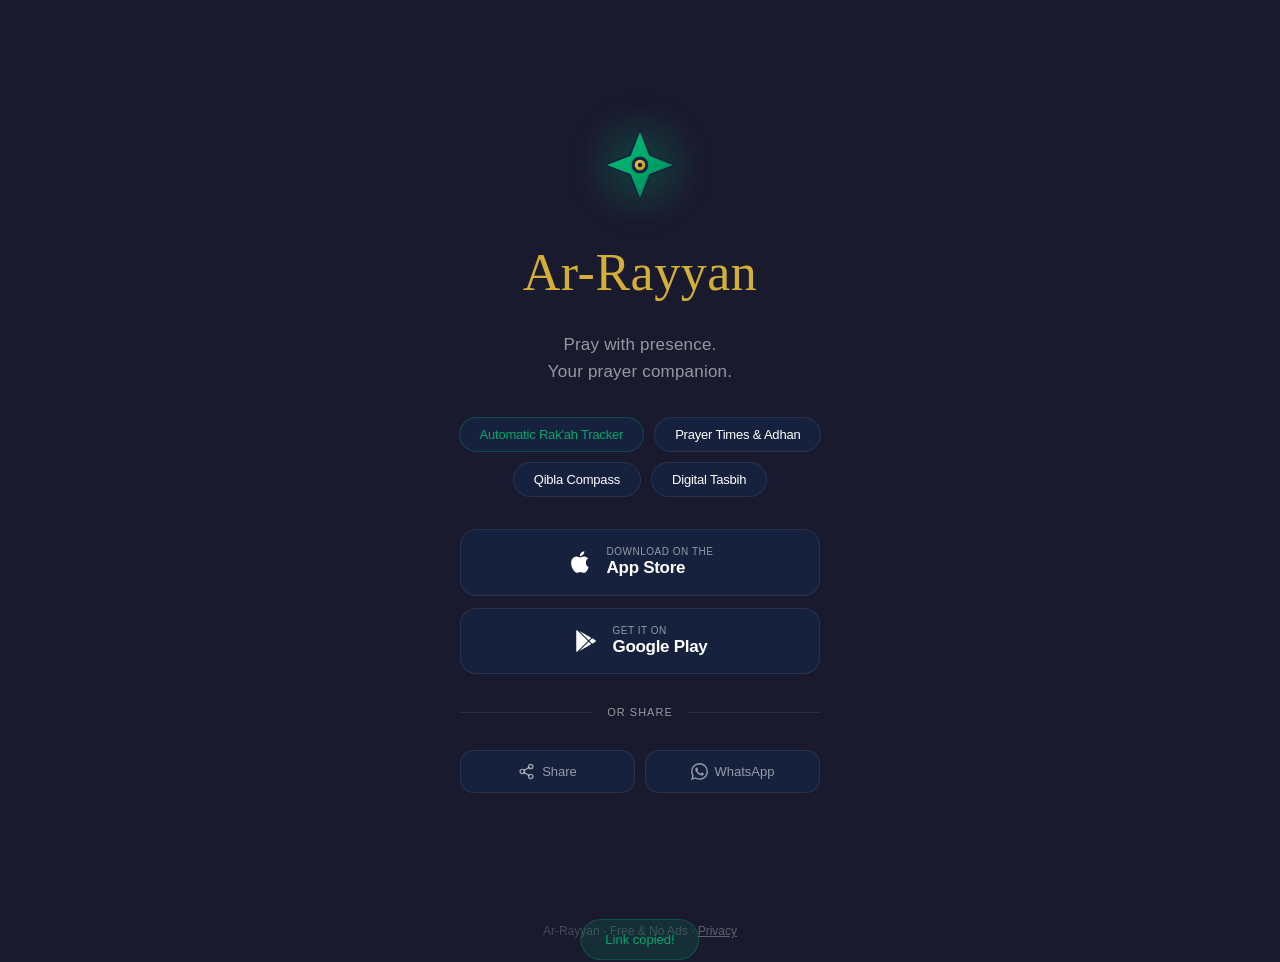
==== index.html @ 62183a60 "Fix colors to match app theme (navy #1A1A2E, emerald #00A86B, gold #D4AF37), remove auto-redirect, h" ====
<!DOCTYPE html>
<html lang="en">
<head>
<meta charset="UTF-8">
<meta name="viewport" content="width=device-width, initial-scale=1.0">
<title>Ar-Rayyan — Your Prayer Companion</title>
<meta name="description" content="Pray with presence. Automatic rakah tracker, prayer times, qibla compass, and digital tasbih. Free, no ads.">

<!-- Open Graph -->
<meta property="og:title" content="Ar-Rayyan — Your Prayer Companion">
<meta property="og:description" content="Automatic rakah tracker, prayer times, qibla compass & digital tasbih. Free, no ads.">
<meta property="og:image" content="https://hussamfazal.github.io/arrayyan-landing/og-image.png">
<meta property="og:image:width" content="1200">
<meta property="og:image:height" content="630">
<meta property="og:type" content="website">
<meta property="og:url" content="https://hussamfazal.github.io/arrayyan-landing/">

<!-- Twitter -->
<meta name="twitter:card" content="summary_large_image">
<meta name="twitter:title" content="Ar-Rayyan — Your Prayer Companion">
<meta name="twitter:description" content="Automatic rakah tracker, prayer times, qibla compass & digital tasbih. Free, no ads.">
<meta name="twitter:image" content="https://hussamfazal.github.io/arrayyan-landing/og-image.png">

<meta name="theme-color" content="#1A1A2E">
<link rel="canonical" href="https://hussamfazal.github.io/arrayyan-landing/">

<script>
  const CONFIG = {
    iosAppId:        "6743618943",       /* ← UPDATE with your real App Store ID */
    iosAppName:      "ar-rayyan",
    androidPackage:  "com.hussam.arrayyan",
    baseUrl:         "https://hussamfazal.github.io/arrayyan-landing/",
    ogImageUrl:      "https://hussamfazal.github.io/arrayyan-landing/og-image.png",
  };
</script>

<style>
  :root {
    --bg:       #1A1A2E;
    --card:     #16213E;
    --emerald:  #00A86B;
    --gold:     #D4AF37;
    --text:     #FFFFFF;
    --muted:    rgba(255, 255, 255, 0.55);
    --border:   rgba(255, 255, 255, 0.08);
  }

  * { margin: 0; padding: 0; box-sizing: border-box; }

  body {
    background: var(--bg);
    font-family: -apple-system, BlinkMacSystemFont, 'SF Pro Display', 'Helvetica Neue', sans-serif;
    -webkit-font-smoothing: antialiased;
    color: var(--text);
    min-height: 100vh;
    min-height: 100dvh;
    display: flex;
    flex-direction: column;
    align-items: center;
  }

  .main {
    display: flex;
    flex-direction: column;
    align-items: center;
    justify-content: center;
    min-height: 100vh;
    min-height: 100dvh;
    padding: 48px 24px 40px;
    max-width: 480px;
    width: 100%;
    gap: 32px;
  }

  /* ── Logo ───────────────────────────────────────────────────── */
  .logo-wrap {
    position: relative;
    width: 100px;
    height: 100px;
    display: flex;
    align-items: center;
    justify-content: center;
  }

  .logo-glow {
    position: absolute;
    inset: -20px;
    border-radius: 50%;
    background: radial-gradient(circle, rgba(0, 168, 107, 0.18) 0%, transparent 60%);
  }

  .logo-svg {
    width: 88px;
    height: 88px;
    position: relative;
    z-index: 2;
    filter: drop-shadow(0 0 24px rgba(0, 168, 107, 0.25));
  }

  /* ── Headline ───────────────────────────────────────────────── */
  .headline {
    font-family: 'Georgia', 'Times New Roman', serif;
    font-size: 52px;
    font-weight: 400;
    color: var(--gold);
    letter-spacing: 0.5px;
    line-height: 1;
    text-align: center;
  }

  .tagline {
    font-size: 17px;
    font-weight: 300;
    color: var(--muted);
    text-align: center;
    line-height: 1.6;
    letter-spacing: 0.2px;
  }

  /* ── Feature pills ──────────────────────────────────────────── */
  .features {
    display: flex;
    gap: 10px;
    flex-wrap: wrap;
    justify-content: center;
  }

  .pill {
    padding: 9px 20px;
    border-radius: 100px;
    background: var(--card);
    border: 1px solid var(--border);
    font-size: 13px;
    font-weight: 400;
    color: var(--text);
    letter-spacing: -0.2px;
    white-space: nowrap;
  }

  .pill.emerald {
    border-color: rgba(0, 168, 107, 0.3);
    color: var(--emerald);
  }

  /* ── Download buttons ───────────────────────────────────────── */
  .download-section {
    display: flex;
    flex-direction: column;
    gap: 12px;
    width: 100%;
    max-width: 360px;
  }

  .store-btn {
    display: flex;
    align-items: center;
    justify-content: center;
    gap: 14px;
    padding: 16px 24px;
    background: var(--card);
    border: 1px solid var(--border);
    border-radius: 16px;
    color: var(--text);
    font-size: 16px;
    font-weight: 500;
    text-decoration: none;
    cursor: pointer;
    transition: all 0.2s ease;
    -webkit-tap-highlight-color: transparent;
    user-select: none;
    position: relative;
  }

  .store-btn:hover,
  .store-btn:active {
    background: rgba(0, 168, 107, 0.08);
    border-color: rgba(0, 168, 107, 0.25);
  }

  /* Highlighted button (detected device) */
  .store-btn.highlight {
    background: rgba(0, 168, 107, 0.1);
    border-color: rgba(0, 168, 107, 0.35);
    box-shadow: 0 0 20px rgba(0, 168, 107, 0.08);
  }

  .store-btn.highlight::after {
    content: 'Tap to install';
    position: absolute;
    top: -10px;
    right: 20px;
    background: var(--emerald);
    color: #fff;
    font-size: 11px;
    font-weight: 600;
    padding: 3px 10px;
    border-radius: 100px;
    letter-spacing: 0.3px;
  }

  .store-btn svg {
    width: 26px;
    height: 26px;
    flex-shrink: 0;
  }

  .btn-text {
    display: flex;
    flex-direction: column;
    align-items: flex-start;
    line-height: 1.2;
  }

  .btn-text .label {
    font-size: 10px;
    color: var(--muted);
    font-weight: 400;
    text-transform: uppercase;
    letter-spacing: 0.5px;
  }

  .btn-text .store {
    font-size: 17px;
    font-weight: 600;
    letter-spacing: -0.3px;
  }

  /* ── Divider ────────────────────────────────────────────────── */
  .divider {
    display: flex;
    align-items: center;
    gap: 14px;
    width: 100%;
    max-width: 360px;
  }
  .divider::before, .divider::after {
    content: '';
    flex: 1;
    height: 1px;
    background: var(--border);
  }
  .divider span {
    font-size: 11px;
    color: var(--muted);
    text-transform: uppercase;
    letter-spacing: 1px;
  }

  /* ── Share buttons ──────────────────────────────────────────── */
  .share-section {
    display: flex;
    gap: 10px;
    width: 100%;
    max-width: 360px;
  }

  .share-btn {
    flex: 1;
    display: flex;
    align-items: center;
    justify-content: center;
    gap: 7px;
    padding: 12px;
    border-radius: 14px;
    background: var(--card);
    border: 1px solid var(--border);
    color: var(--muted);
    font-size: 13px;
    font-weight: 500;
    cursor: pointer;
    text-decoration: none;
    transition: all 0.2s ease;
    -webkit-tap-highlight-color: transparent;
    user-select: none;
  }

  .share-btn:hover,
  .share-btn:active {
    background: rgba(0, 168, 107, 0.08);
    color: var(--text);
  }

  .share-btn svg {
    width: 17px;
    height: 17px;
  }

  /* ── Toast ──────────────────────────────────────────────────── */
  .toast {
    position: fixed;
    bottom: 40px;
    left: 50%;
    transform: translateX(-50%) translateY(100px);
    padding: 12px 24px;
    border-radius: 100px;
    background: rgba(0, 168, 107, 0.15);
    border: 1px solid rgba(0, 168, 107, 0.3);
    color: var(--emerald);
    font-size: 13px;
    font-weight: 500;
    z-index: 100;
    transition: transform 0.3s ease;
    pointer-events: none;
  }

  .toast.show {
    transform: translateX(-50%) translateY(0);
  }

  /* ── Footer ─────────────────────────────────────────────────── */
  .footer {
    padding: 24px;
    text-align: center;
    font-size: 12px;
    color: rgba(255,255,255,0.2);
  }
  .footer a { color: rgba(255,255,255,0.3); }
</style>
</head>
<body>

<main class="main">

  <!-- Logo: emerald 8-pointed star with gold center -->
  <div class="logo-wrap">
    <div class="logo-glow"></div>
    <svg class="logo-svg" viewBox="0 0 200 200" fill="none">
      <g transform="translate(100,100)">
        <polygon points="0,-80 22.6,-22.6 80,0 22.6,22.6 0,80 -22.6,22.6 -80,0 -22.6,-22.6"
                 fill="url(#emeraldGrad)" stroke="#16213E" stroke-width="4"/>
        <polygon points="0,-55 15.5,-15.5 55,0 15.5,15.5 0,55 -15.5,15.5 -55,0 -15.5,-15.5"
                 fill="none" stroke="#00A86B" stroke-width="2.5"/>
        <circle cx="0" cy="0" r="20" fill="#16213E" stroke="#00A86B" stroke-width="2"/>
        <circle cx="0" cy="0" r="12" fill="url(#goldGrad)"/>
        <circle cx="0" cy="0" r="5" fill="#1A1A2E"/>
      </g>
      <defs>
        <linearGradient id="emeraldGrad" x1="0" y1="0" x2="1" y2="1">
          <stop offset="0%" stop-color="#00C17E"/>
          <stop offset="50%" stop-color="#00A86B"/>
          <stop offset="100%" stop-color="#006B44"/>
        </linearGradient>
        <linearGradient id="goldGrad" x1="0" y1="0" x2="1" y2="1">
          <stop offset="0%" stop-color="#F0D060"/>
          <stop offset="50%" stop-color="#D4AF37"/>
          <stop offset="100%" stop-color="#B8960F"/>
        </linearGradient>
      </defs>
    </svg>
  </div>

  <h1 class="headline">Ar-Rayyan</h1>
  <p class="tagline">Pray with presence.<br>Your prayer companion.</p>

  <div class="features">
    <div class="pill emerald">Automatic Rak'ah Tracker</div>
    <div class="pill">Prayer Times &amp; Adhan</div>
    <div class="pill">Qibla Compass</div>
    <div class="pill">Digital Tasbih</div>
  </div>

  <div class="download-section">
    <a class="store-btn" id="iosBtn"
       href="https://apps.apple.com/app/id" target="_blank" rel="noopener">
      <svg viewBox="0 0 24 24" fill="white">
        <path d="M18.71 19.5c-.83 1.24-1.71 2.45-3.05 2.47-1.34.03-1.77-.79-3.29-.79-1.53 0-2 .77-3.27.82-1.31.05-2.3-1.32-3.14-2.53C4.25 17 2.94 12.45 4.7 9.39c.87-1.52 2.43-2.48 4.12-2.51 1.28-.02 2.5.87 3.29.87.78 0 2.26-1.07 3.81-.91.65.03 2.47.26 3.64 1.98-.09.06-2.17 1.28-2.15 3.81.03 3.02 2.65 4.03 2.68 4.04-.03.07-.42 1.44-1.38 2.83M13 3.5c.73-.83 1.94-1.46 2.94-1.5.13 1.17-.34 2.35-1.04 3.19-.69.85-1.83 1.51-2.95 1.42-.15-1.15.41-2.35 1.05-3.11z"/>
      </svg>
      <div class="btn-text">
        <span class="label">Download on the</span>
        <span class="store">App Store</span>
      </div>
    </a>

    <a class="store-btn" id="androidBtn"
       href="https://play.google.com/store/apps/details?id=com.hussam.arrayyan" target="_blank" rel="noopener">
      <svg viewBox="0 0 24 24" fill="white">
        <path d="M3.609 1.814L13.792 12 3.61 22.186a.996.996 0 01-.61-.92V2.734a1 1 0 01.609-.92zm10.89 10.893l2.302 2.302-10.937 6.333 8.635-8.635zm3.199-3.199l2.807 1.626a1 1 0 010 1.732l-2.807 1.626L15.206 12l2.492-2.492zM5.864 2.658L16.8 8.99l-2.302 2.302-8.634-8.634z"/>
      </svg>
      <div class="btn-text">
        <span class="label">Get it on</span>
        <span class="store">Google Play</span>
      </div>
    </a>
  </div>

  <div class="divider"><span>or share</span></div>

  <div class="share-section">
    <button class="share-btn" onclick="shareLink()">
      <svg viewBox="0 0 24 24" fill="none" stroke="currentColor" stroke-width="2" stroke-linecap="round" stroke-linejoin="round">
        <circle cx="18" cy="5" r="3"/>
        <circle cx="6" cy="12" r="3"/>
        <circle cx="18" cy="19" r="3"/>
        <line x1="8.59" y1="13.51" x2="15.42" y2="17.49"/>
        <line x1="15.41" y1="6.51" x2="8.59" y2="10.49"/>
      </svg>
      Share
    </button>

    <a class="share-btn" id="whatsappBtn" target="_blank" rel="noopener">
      <svg viewBox="0 0 24 24" fill="currentColor">
        <path d="M17.472 14.382c-.297-.149-1.758-.867-2.03-.967-.273-.099-.471-.148-.67.15-.197.297-.767.966-.94 1.164-.173.199-.347.223-.644.075-.297-.15-1.255-.463-2.39-1.475-.883-.788-1.48-1.761-1.653-2.059-.173-.297-.018-.458.13-.606.134-.133.298-.347.446-.52.149-.174.198-.298.298-.497.099-.198.05-.371-.025-.52-.075-.149-.669-1.612-.916-2.207-.242-.579-.487-.5-.669-.51-.173-.008-.371-.01-.57-.01-.198 0-.52.074-.792.372-.272.297-1.04 1.016-1.04 2.479 0 1.462 1.065 2.875 1.213 3.074.149.198 2.096 3.2 5.077 4.487.709.306 1.262.489 1.694.625.712.227 1.36.195 1.871.118.571-.085 1.758-.719 2.006-1.413.248-.694.248-1.289.173-1.413-.074-.124-.272-.198-.57-.347m-5.421 7.403h-.004a9.87 9.87 0 01-5.031-1.378l-.361-.214-3.741.982.998-3.648-.235-.374a9.86 9.86 0 01-1.51-5.26c.001-5.45 4.436-9.884 9.888-9.884 2.64 0 5.122 1.03 6.988 2.898a9.825 9.825 0 012.893 6.994c-.003 5.45-4.437 9.884-9.885 9.884m8.413-18.297A11.815 11.815 0 0012.05 0C5.495 0 .16 5.335.157 11.892c0 2.096.547 4.142 1.588 5.945L.057 24l6.305-1.654a11.882 11.882 0 005.683 1.448h.005c6.554 0 11.89-5.335 11.893-11.893a11.821 11.821 0 00-3.48-8.413z"/>
      </svg>
      WhatsApp
    </a>
  </div>

</main>

<div class="toast" id="toast">Link copied!</div>

<div class="footer">
  Ar-Rayyan · Free &amp; No Ads · <a href="/privacy">Privacy</a>
</div>

<script>
(function() {
  const ua = navigator.userAgent || '';

  const isIOS     = /iPhone|iPad|iPod/i.test(ua);
  const isAndroid = /Android/i.test(ua);

  // Build real URLs
  const iosUrl     = `https://apps.apple.com/app/${CONFIG.iosAppName}/id${CONFIG.iosAppId}`;
  const androidUrl = `https://play.google.com/store/apps/details?id=${CONFIG.androidPackage}`;

  document.getElementById('iosBtn').href     = iosUrl;
  document.getElementById('androidBtn').href = androidUrl;

  // Highlight the button matching the visitor's device
  if (isIOS) {
    document.getElementById('iosBtn').classList.add('highlight');
  } else if (isAndroid) {
    document.getElementById('androidBtn').classList.add('highlight');
  }

  // Update OG meta
  document.querySelector('meta[property="og:image"]').content   = CONFIG.ogImageUrl;
  document.querySelector('meta[name="twitter:image"]').content   = CONFIG.ogImageUrl;
  document.querySelector('meta[property="og:url"]').content      = CONFIG.baseUrl;
  document.querySelector('link[rel="canonical"]').href           = CONFIG.baseUrl;

  // WhatsApp share link
  const waText = encodeURIComponent(
    `Ar-Rayyan — Your Prayer Companion 🕌\n\n` +
    `Automatic rakah tracker, prayer times, qibla compass & digital tasbih. Free, no ads.\n\n` +
    `${CONFIG.baseUrl}`
  );
  document.getElementById('whatsappBtn').href = `https://wa.me/?text=${waText}`;

  // Share
  window.shareLink = async function() {
    const shareData = {
      title: 'Ar-Rayyan — Your Prayer Companion',
      text: 'Automatic rakah tracker, prayer times, qibla compass & digital tasbih. Free, no ads.',
      url: CONFIG.baseUrl,
    };

    if (navigator.share) {
      try { await navigator.share(shareData); return; } catch (_) {}
    }

    try {
      await navigator.clipboard.writeText(CONFIG.baseUrl);
    } catch (_) {
      const tmp = document.createElement('input');
      tmp.value = CONFIG.baseUrl;
      document.body.appendChild(tmp);
      tmp.select();
      document.execCommand('copy');
      document.body.removeChild(tmp);
    }

    const toast = document.getElementById('toast');
    toast.classList.add('show');
    setTimeout(() => toast.classList.remove('show'), 2000);
  };
})();
</script>

</body>
</html>
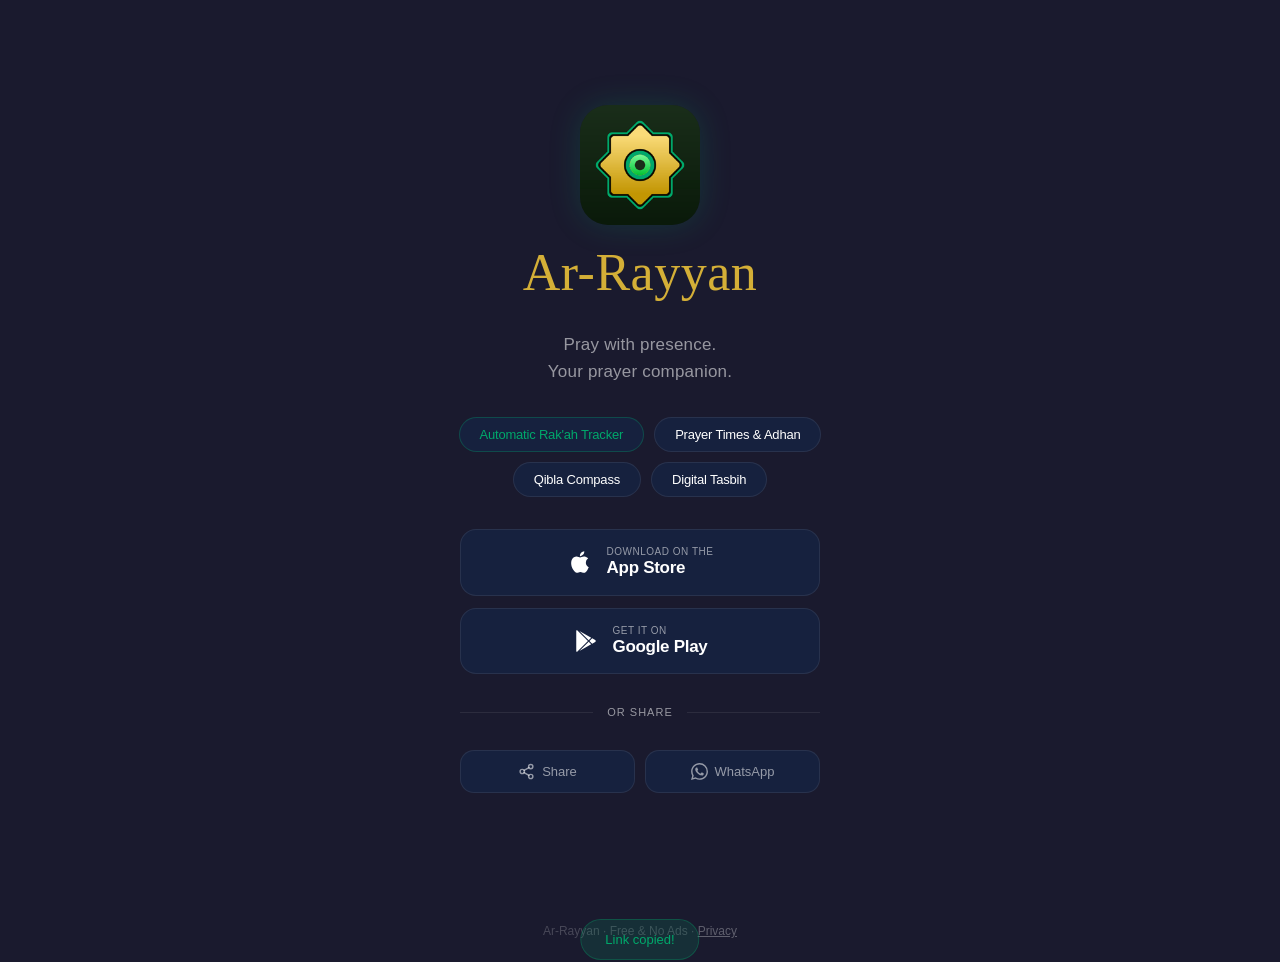
==== commit 75210d87: "Use actual app icon (ic_launcher.png) instead of SVG" ====
--- a/index.html
+++ b/index.html
@@ -95,6 +95,15 @@
     position: relative;
     z-index: 2;
     filter: drop-shadow(0 0 24px rgba(0, 168, 107, 0.25));
+  }
+
+  .logo-img {
+    width: 120px;
+    height: 120px;
+    border-radius: 28px;
+    position: relative;
+    z-index: 2;
+    box-shadow: 0 0 32px rgba(0, 168, 107, 0.2);
   }
 
   /* ── Headline ───────────────────────────────────────────────── */
@@ -321,32 +330,10 @@
 
 <main class="main">
 
-  <!-- Logo: emerald 8-pointed star with gold center -->
+  <!-- Logo: actual app icon -->
   <div class="logo-wrap">
     <div class="logo-glow"></div>
-    <svg class="logo-svg" viewBox="0 0 200 200" fill="none">
-      <g transform="translate(100,100)">
-        <polygon points="0,-80 22.6,-22.6 80,0 22.6,22.6 0,80 -22.6,22.6 -80,0 -22.6,-22.6"
-                 fill="url(#emeraldGrad)" stroke="#16213E" stroke-width="4"/>
-        <polygon points="0,-55 15.5,-15.5 55,0 15.5,15.5 0,55 -15.5,15.5 -55,0 -15.5,-15.5"
-                 fill="none" stroke="#00A86B" stroke-width="2.5"/>
-        <circle cx="0" cy="0" r="20" fill="#16213E" stroke="#00A86B" stroke-width="2"/>
-        <circle cx="0" cy="0" r="12" fill="url(#goldGrad)"/>
-        <circle cx="0" cy="0" r="5" fill="#1A1A2E"/>
-      </g>
-      <defs>
-        <linearGradient id="emeraldGrad" x1="0" y1="0" x2="1" y2="1">
-          <stop offset="0%" stop-color="#00C17E"/>
-          <stop offset="50%" stop-color="#00A86B"/>
-          <stop offset="100%" stop-color="#006B44"/>
-        </linearGradient>
-        <linearGradient id="goldGrad" x1="0" y1="0" x2="1" y2="1">
-          <stop offset="0%" stop-color="#F0D060"/>
-          <stop offset="50%" stop-color="#D4AF37"/>
-          <stop offset="100%" stop-color="#B8960F"/>
-        </linearGradient>
-      </defs>
-    </svg>
+    <img src="icon.png" alt="Ar-Rayyan" class="logo-img" width="120" height="120">
   </div>
 
   <h1 class="headline">Ar-Rayyan</h1>
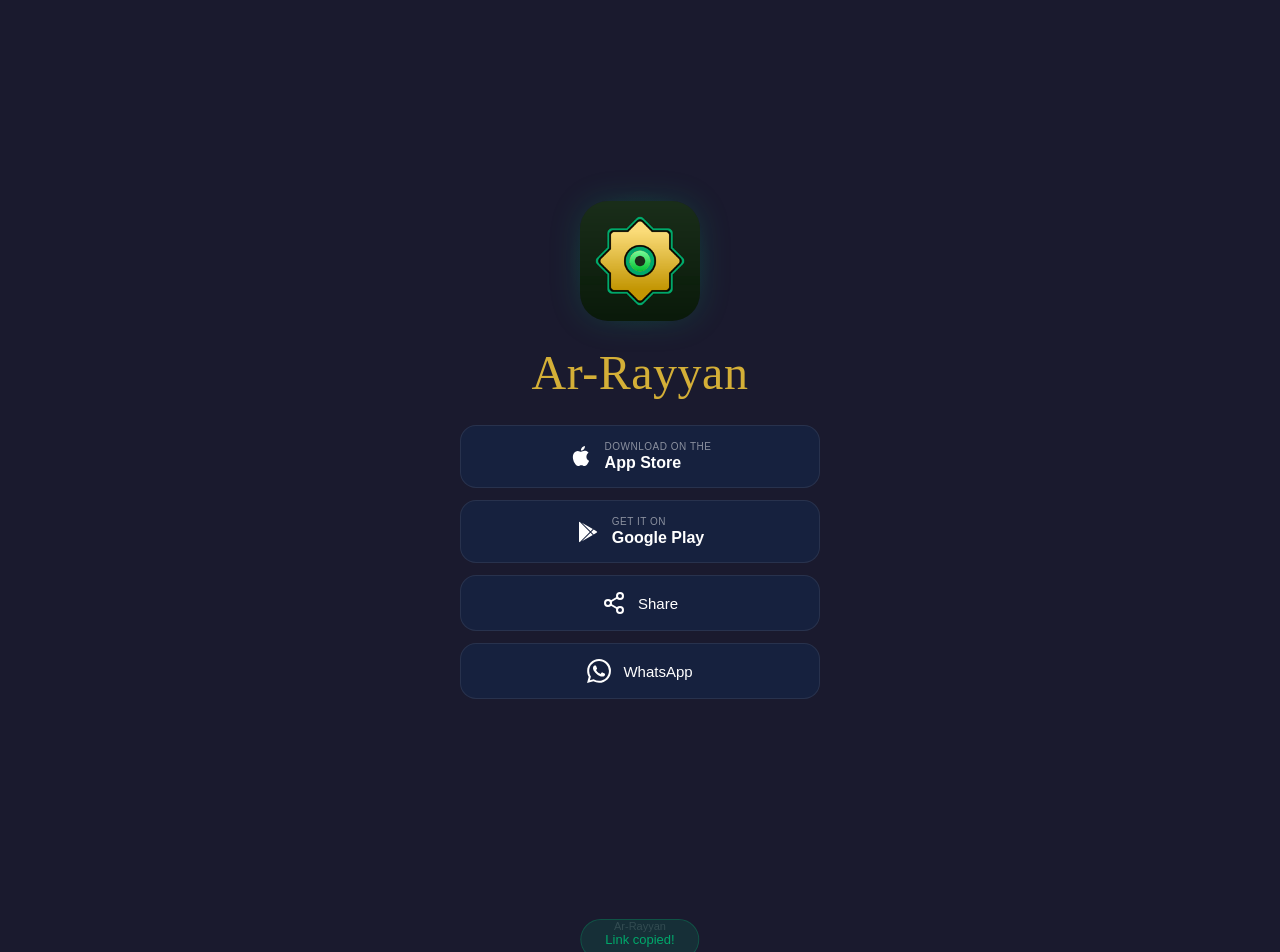
==== commit f656981a: "Simplify: logo + name + 4 buttons only" ====
--- a/index.html
+++ b/index.html
@@ -3,22 +3,20 @@
 <head>
 <meta charset="UTF-8">
 <meta name="viewport" content="width=device-width, initial-scale=1.0">
-<title>Ar-Rayyan — Your Prayer Companion</title>
-<meta name="description" content="Pray with presence. Automatic rakah tracker, prayer times, qibla compass, and digital tasbih. Free, no ads.">
+<title>Ar-Rayyan</title>
+<meta name="description" content="Your prayer companion. Download free on iOS and Android.">
 
-<!-- Open Graph -->
-<meta property="og:title" content="Ar-Rayyan — Your Prayer Companion">
-<meta property="og:description" content="Automatic rakah tracker, prayer times, qibla compass & digital tasbih. Free, no ads.">
+<meta property="og:title" content="Ar-Rayyan">
+<meta property="og:description" content="Your prayer companion. Download free on iOS and Android.">
 <meta property="og:image" content="https://hussamfazal.github.io/arrayyan-landing/og-image.png">
 <meta property="og:image:width" content="1200">
 <meta property="og:image:height" content="630">
 <meta property="og:type" content="website">
 <meta property="og:url" content="https://hussamfazal.github.io/arrayyan-landing/">
 
-<!-- Twitter -->
 <meta name="twitter:card" content="summary_large_image">
-<meta name="twitter:title" content="Ar-Rayyan — Your Prayer Companion">
-<meta name="twitter:description" content="Automatic rakah tracker, prayer times, qibla compass & digital tasbih. Free, no ads.">
+<meta name="twitter:title" content="Ar-Rayyan">
+<meta name="twitter:description" content="Your prayer companion. Download free on iOS and Android.">
 <meta name="twitter:image" content="https://hussamfazal.github.io/arrayyan-landing/og-image.png">
 
 <meta name="theme-color" content="#1A1A2E">
@@ -26,11 +24,10 @@
 
 <script>
   const CONFIG = {
-    iosAppId:        "6743618943",       /* ← UPDATE with your real App Store ID */
+    iosAppId:        "6743618943",
     iosAppName:      "ar-rayyan",
     androidPackage:  "com.hussam.arrayyan",
     baseUrl:         "https://hussamfazal.github.io/arrayyan-landing/",
-    ogImageUrl:      "https://hussamfazal.github.io/arrayyan-landing/og-image.png",
   };
 </script>
 
@@ -41,18 +38,17 @@
     --emerald:  #00A86B;
     --gold:     #D4AF37;
     --text:     #FFFFFF;
-    --muted:    rgba(255, 255, 255, 0.55);
-    --border:   rgba(255, 255, 255, 0.08);
+    --muted:    rgba(255,255,255,0.5);
+    --border:   rgba(255,255,255,0.08);
   }
 
-  * { margin: 0; padding: 0; box-sizing: border-box; }
+  * { margin:0; padding:0; box-sizing:border-box; }
 
   body {
     background: var(--bg);
-    font-family: -apple-system, BlinkMacSystemFont, 'SF Pro Display', 'Helvetica Neue', sans-serif;
+    font-family: -apple-system, BlinkMacSystemFont, 'SF Pro Display', sans-serif;
     -webkit-font-smoothing: antialiased;
     color: var(--text);
-    min-height: 100vh;
     min-height: 100dvh;
     display: flex;
     flex-direction: column;
@@ -64,406 +60,140 @@
     flex-direction: column;
     align-items: center;
     justify-content: center;
-    min-height: 100vh;
     min-height: 100dvh;
-    padding: 48px 24px 40px;
-    max-width: 480px;
+    padding: 48px 24px;
+    max-width: 420px;
     width: 100%;
-    gap: 32px;
+    gap: 28px;
   }
 
-  /* ── Logo ───────────────────────────────────────────────────── */
   .logo-wrap {
     position: relative;
-    width: 100px;
-    height: 100px;
-    display: flex;
-    align-items: center;
-    justify-content: center;
+    width: 120px; height: 120px;
+    display: flex; align-items: center; justify-content: center;
+  }
+  .logo-glow {
+    position: absolute; inset: -24px; border-radius: 50%;
+    background: radial-gradient(circle, rgba(0,168,107,0.2) 0%, transparent 60%);
+  }
+  .logo-img {
+    width: 120px; height: 120px; border-radius: 28px;
+    position: relative; z-index: 2;
+    box-shadow: 0 0 32px rgba(0,168,107,0.2);
   }
 
-  .logo-glow {
-    position: absolute;
-    inset: -20px;
-    border-radius: 50%;
-    background: radial-gradient(circle, rgba(0, 168, 107, 0.18) 0%, transparent 60%);
+  .headline {
+    font-family: 'Georgia','Times New Roman',serif;
+    font-size: 48px; font-weight: 400; color: var(--gold);
+    letter-spacing: 0.5px; line-height: 1; text-align: center;
   }
 
-  .logo-svg {
-    width: 88px;
-    height: 88px;
-    position: relative;
-    z-index: 2;
-    filter: drop-shadow(0 0 24px rgba(0, 168, 107, 0.25));
+  .buttons {
+    display: flex; flex-direction: column; gap: 12px;
+    width: 100%; max-width: 360px;
   }
 
-  .logo-img {
-    width: 120px;
-    height: 120px;
-    border-radius: 28px;
-    position: relative;
-    z-index: 2;
-    box-shadow: 0 0 32px rgba(0, 168, 107, 0.2);
-  }
-
-  /* ── Headline ───────────────────────────────────────────────── */
-  .headline {
-    font-family: 'Georgia', 'Times New Roman', serif;
-    font-size: 52px;
-    font-weight: 400;
-    color: var(--gold);
-    letter-spacing: 0.5px;
-    line-height: 1;
-    text-align: center;
-  }
-
-  .tagline {
-    font-size: 17px;
-    font-weight: 300;
-    color: var(--muted);
-    text-align: center;
-    line-height: 1.6;
-    letter-spacing: 0.2px;
-  }
-
-  /* ── Feature pills ──────────────────────────────────────────── */
-  .features {
-    display: flex;
-    gap: 10px;
-    flex-wrap: wrap;
-    justify-content: center;
-  }
-
-  .pill {
-    padding: 9px 20px;
-    border-radius: 100px;
-    background: var(--card);
-    border: 1px solid var(--border);
-    font-size: 13px;
-    font-weight: 400;
-    color: var(--text);
-    letter-spacing: -0.2px;
-    white-space: nowrap;
-  }
-
-  .pill.emerald {
-    border-color: rgba(0, 168, 107, 0.3);
-    color: var(--emerald);
-  }
-
-  /* ── Download buttons ───────────────────────────────────────── */
-  .download-section {
-    display: flex;
-    flex-direction: column;
-    gap: 12px;
-    width: 100%;
-    max-width: 360px;
-  }
-
-  .store-btn {
-    display: flex;
-    align-items: center;
-    justify-content: center;
-    gap: 14px;
-    padding: 16px 24px;
-    background: var(--card);
-    border: 1px solid var(--border);
-    border-radius: 16px;
-    color: var(--text);
-    font-size: 16px;
-    font-weight: 500;
-    text-decoration: none;
-    cursor: pointer;
-    transition: all 0.2s ease;
-    -webkit-tap-highlight-color: transparent;
-    user-select: none;
+  .btn {
+    display: flex; align-items: center; justify-content: center; gap: 12px;
+    padding: 15px 24px; border-radius: 16px;
+    background: var(--card); border: 1px solid var(--border);
+    color: var(--text); font-size: 15px; font-weight: 500;
+    text-decoration: none; cursor: pointer;
+    transition: all 0.2s; -webkit-tap-highlight-color: transparent;
     position: relative;
   }
+  .btn:hover,.btn:active {
+    background: rgba(0,168,107,0.1); border-color: rgba(0,168,107,0.25);
+  }
+  .btn.highlight {
+    background: rgba(0,168,107,0.12); border-color: rgba(0,168,107,0.35);
+    box-shadow: 0 0 20px rgba(0,168,107,0.08);
+  }
+  .btn.highlight::after {
+    content: 'Tap to install';
+    position: absolute; top: -10px; right: 18px;
+    background: var(--emerald); color: #fff;
+    font-size: 10px; font-weight: 600; padding: 3px 10px;
+    border-radius: 100px; letter-spacing: .3px;
+  }
+  .btn svg { width: 24px; height: 24px; flex-shrink: 0; }
+  .btn-text { display: flex; flex-direction: column; align-items: flex-start; line-height:1.2; }
+  .btn-text .label { font-size: 10px; color: var(--muted); text-transform: uppercase; letter-spacing: .5px; }
+  .btn-text .store { font-size: 16px; font-weight: 600; }
 
-  .store-btn:hover,
-  .store-btn:active {
-    background: rgba(0, 168, 107, 0.08);
-    border-color: rgba(0, 168, 107, 0.25);
+  .toast {
+    position: fixed; bottom: 40px; left: 50%;
+    transform: translateX(-50%) translateY(100px);
+    padding: 12px 24px; border-radius: 100px;
+    background: rgba(0,168,107,0.15); border: 1px solid rgba(0,168,107,0.3);
+    color: var(--emerald); font-size: 13px; font-weight: 500;
+    z-index: 100; transition: transform 0.3s; pointer-events: none;
   }
+  .toast.show { transform: translateX(-50%) translateY(0); }
 
-  /* Highlighted button (detected device) */
-  .store-btn.highlight {
-    background: rgba(0, 168, 107, 0.1);
-    border-color: rgba(0, 168, 107, 0.35);
-    box-shadow: 0 0 20px rgba(0, 168, 107, 0.08);
-  }
-
-  .store-btn.highlight::after {
-    content: 'Tap to install';
-    position: absolute;
-    top: -10px;
-    right: 20px;
-    background: var(--emerald);
-    color: #fff;
-    font-size: 11px;
-    font-weight: 600;
-    padding: 3px 10px;
-    border-radius: 100px;
-    letter-spacing: 0.3px;
-  }
-
-  .store-btn svg {
-    width: 26px;
-    height: 26px;
-    flex-shrink: 0;
-  }
-
-  .btn-text {
-    display: flex;
-    flex-direction: column;
-    align-items: flex-start;
-    line-height: 1.2;
-  }
-
-  .btn-text .label {
-    font-size: 10px;
-    color: var(--muted);
-    font-weight: 400;
-    text-transform: uppercase;
-    letter-spacing: 0.5px;
-  }
-
-  .btn-text .store {
-    font-size: 17px;
-    font-weight: 600;
-    letter-spacing: -0.3px;
-  }
-
-  /* ── Divider ────────────────────────────────────────────────── */
-  .divider {
-    display: flex;
-    align-items: center;
-    gap: 14px;
-    width: 100%;
-    max-width: 360px;
-  }
-  .divider::before, .divider::after {
-    content: '';
-    flex: 1;
-    height: 1px;
-    background: var(--border);
-  }
-  .divider span {
-    font-size: 11px;
-    color: var(--muted);
-    text-transform: uppercase;
-    letter-spacing: 1px;
-  }
-
-  /* ── Share buttons ──────────────────────────────────────────── */
-  .share-section {
-    display: flex;
-    gap: 10px;
-    width: 100%;
-    max-width: 360px;
-  }
-
-  .share-btn {
-    flex: 1;
-    display: flex;
-    align-items: center;
-    justify-content: center;
-    gap: 7px;
-    padding: 12px;
-    border-radius: 14px;
-    background: var(--card);
-    border: 1px solid var(--border);
-    color: var(--muted);
-    font-size: 13px;
-    font-weight: 500;
-    cursor: pointer;
-    text-decoration: none;
-    transition: all 0.2s ease;
-    -webkit-tap-highlight-color: transparent;
-    user-select: none;
-  }
-
-  .share-btn:hover,
-  .share-btn:active {
-    background: rgba(0, 168, 107, 0.08);
-    color: var(--text);
-  }
-
-  .share-btn svg {
-    width: 17px;
-    height: 17px;
-  }
-
-  /* ── Toast ──────────────────────────────────────────────────── */
-  .toast {
-    position: fixed;
-    bottom: 40px;
-    left: 50%;
-    transform: translateX(-50%) translateY(100px);
-    padding: 12px 24px;
-    border-radius: 100px;
-    background: rgba(0, 168, 107, 0.15);
-    border: 1px solid rgba(0, 168, 107, 0.3);
-    color: var(--emerald);
-    font-size: 13px;
-    font-weight: 500;
-    z-index: 100;
-    transition: transform 0.3s ease;
-    pointer-events: none;
-  }
-
-  .toast.show {
-    transform: translateX(-50%) translateY(0);
-  }
-
-  /* ── Footer ─────────────────────────────────────────────────── */
-  .footer {
-    padding: 24px;
-    text-align: center;
-    font-size: 12px;
-    color: rgba(255,255,255,0.2);
-  }
-  .footer a { color: rgba(255,255,255,0.3); }
+  .footer { padding: 20px; font-size: 11px; color: rgba(255,255,255,.15); }
 </style>
 </head>
 <body>
 
 <main class="main">
-
-  <!-- Logo: actual app icon -->
   <div class="logo-wrap">
     <div class="logo-glow"></div>
     <img src="icon.png" alt="Ar-Rayyan" class="logo-img" width="120" height="120">
   </div>
 
   <h1 class="headline">Ar-Rayyan</h1>
-  <p class="tagline">Pray with presence.<br>Your prayer companion.</p>
 
-  <div class="features">
-    <div class="pill emerald">Automatic Rak'ah Tracker</div>
-    <div class="pill">Prayer Times &amp; Adhan</div>
-    <div class="pill">Qibla Compass</div>
-    <div class="pill">Digital Tasbih</div>
-  </div>
-
-  <div class="download-section">
-    <a class="store-btn" id="iosBtn"
-       href="https://apps.apple.com/app/id" target="_blank" rel="noopener">
-      <svg viewBox="0 0 24 24" fill="white">
-        <path d="M18.71 19.5c-.83 1.24-1.71 2.45-3.05 2.47-1.34.03-1.77-.79-3.29-.79-1.53 0-2 .77-3.27.82-1.31.05-2.3-1.32-3.14-2.53C4.25 17 2.94 12.45 4.7 9.39c.87-1.52 2.43-2.48 4.12-2.51 1.28-.02 2.5.87 3.29.87.78 0 2.26-1.07 3.81-.91.65.03 2.47.26 3.64 1.98-.09.06-2.17 1.28-2.15 3.81.03 3.02 2.65 4.03 2.68 4.04-.03.07-.42 1.44-1.38 2.83M13 3.5c.73-.83 1.94-1.46 2.94-1.5.13 1.17-.34 2.35-1.04 3.19-.69.85-1.83 1.51-2.95 1.42-.15-1.15.41-2.35 1.05-3.11z"/>
-      </svg>
-      <div class="btn-text">
-        <span class="label">Download on the</span>
-        <span class="store">App Store</span>
-      </div>
+  <div class="buttons">
+    <a class="btn" id="iosBtn" target="_blank" rel="noopener">
+      <svg viewBox="0 0 24 24" fill="white"><path d="M18.71 19.5c-.83 1.24-1.71 2.45-3.05 2.47-1.34.03-1.77-.79-3.29-.79-1.53 0-2 .77-3.27.82-1.31.05-2.3-1.32-3.14-2.53C4.25 17 2.94 12.45 4.7 9.39c.87-1.52 2.43-2.48 4.12-2.51 1.28-.02 2.5.87 3.29.87.78 0 2.26-1.07 3.81-.91.65.03 2.47.26 3.64 1.98-.09.06-2.17 1.28-2.15 3.81.03 3.02 2.65 4.03 2.68 4.04-.03.07-.42 1.44-1.38 2.83M13 3.5c.73-.83 1.94-1.46 2.94-1.5.13 1.17-.34 2.35-1.04 3.19-.69.85-1.83 1.51-2.95 1.42-.15-1.15.41-2.35 1.05-3.11z"/></svg>
+      <span class="btn-text"><span class="label">Download on the</span><span class="store">App Store</span></span>
     </a>
 
-    <a class="store-btn" id="androidBtn"
-       href="https://play.google.com/store/apps/details?id=com.hussam.arrayyan" target="_blank" rel="noopener">
-      <svg viewBox="0 0 24 24" fill="white">
-        <path d="M3.609 1.814L13.792 12 3.61 22.186a.996.996 0 01-.61-.92V2.734a1 1 0 01.609-.92zm10.89 10.893l2.302 2.302-10.937 6.333 8.635-8.635zm3.199-3.199l2.807 1.626a1 1 0 010 1.732l-2.807 1.626L15.206 12l2.492-2.492zM5.864 2.658L16.8 8.99l-2.302 2.302-8.634-8.634z"/>
-      </svg>
-      <div class="btn-text">
-        <span class="label">Get it on</span>
-        <span class="store">Google Play</span>
-      </div>
+    <a class="btn" id="androidBtn" target="_blank" rel="noopener">
+      <svg viewBox="0 0 24 24" fill="white"><path d="M3.609 1.814L13.792 12 3.61 22.186a.996.996 0 01-.61-.92V2.734a1 1 0 01.609-.92zm10.89 10.893l2.302 2.302-10.937 6.333 8.635-8.635zm3.199-3.199l2.807 1.626a1 1 0 010 1.732l-2.807 1.626L15.206 12l2.492-2.492zM5.864 2.658L16.8 8.99l-2.302 2.302-8.634-8.634z"/></svg>
+      <span class="btn-text"><span class="label">Get it on</span><span class="store">Google Play</span></span>
+    </a>
+
+    <button class="btn" onclick="shareLink()">
+      <svg viewBox="0 0 24 24" fill="none" stroke="currentColor" stroke-width="2" stroke-linecap="round" stroke-linejoin="round"><circle cx="18" cy="5" r="3"/><circle cx="6" cy="12" r="3"/><circle cx="18" cy="19" r="3"/><line x1="8.59" y1="13.51" x2="15.42" y2="17.49"/><line x1="15.41" y1="6.51" x2="8.59" y2="10.49"/></svg>
+      <span>Share</span>
+    </button>
+
+    <a class="btn" id="whatsappBtn" target="_blank" rel="noopener">
+      <svg viewBox="0 0 24 24" fill="currentColor"><path d="M17.472 14.382c-.297-.149-1.758-.867-2.03-.967-.273-.099-.471-.148-.67.15-.197.297-.767.966-.94 1.164-.173.199-.347.223-.644.075-.297-.15-1.255-.463-2.39-1.475-.883-.788-1.48-1.761-1.653-2.059-.173-.297-.018-.458.13-.606.134-.133.298-.347.446-.52.149-.174.198-.298.298-.497.099-.198.05-.371-.025-.52-.075-.149-.669-1.612-.916-2.207-.242-.579-.487-.5-.669-.51-.173-.008-.371-.01-.57-.01-.198 0-.52.074-.792.372-.272.297-1.04 1.016-1.04 2.479 0 1.462 1.065 2.875 1.213 3.074.149.198 2.096 3.2 5.077 4.487.709.306 1.262.489 1.694.625.712.227 1.36.195 1.871.118.571-.085 1.758-.719 2.006-1.413.248-.694.248-1.289.173-1.413-.074-.124-.272-.198-.57-.347m-5.421 7.403h-.004a9.87 9.87 0 01-5.031-1.378l-.361-.214-3.741.982.998-3.648-.235-.374a9.86 9.86 0 01-1.51-5.26c.001-5.45 4.436-9.884 9.888-9.884 2.64 0 5.122 1.03 6.988 2.898a9.825 9.825 0 012.893 6.994c-.003 5.45-4.437 9.884-9.885 9.884m8.413-18.297A11.815 11.815 0 0012.05 0C5.495 0 .16 5.335.157 11.892c0 2.096.547 4.142 1.588 5.945L.057 24l6.305-1.654a11.882 11.882 0 005.683 1.448h.005c6.554 0 11.89-5.335 11.893-11.893a11.821 11.821 0 00-3.48-8.413z"/></svg>
+      <span>WhatsApp</span>
     </a>
   </div>
-
-  <div class="divider"><span>or share</span></div>
-
-  <div class="share-section">
-    <button class="share-btn" onclick="shareLink()">
-      <svg viewBox="0 0 24 24" fill="none" stroke="currentColor" stroke-width="2" stroke-linecap="round" stroke-linejoin="round">
-        <circle cx="18" cy="5" r="3"/>
-        <circle cx="6" cy="12" r="3"/>
-        <circle cx="18" cy="19" r="3"/>
-        <line x1="8.59" y1="13.51" x2="15.42" y2="17.49"/>
-        <line x1="15.41" y1="6.51" x2="8.59" y2="10.49"/>
-      </svg>
-      Share
-    </button>
-
-    <a class="share-btn" id="whatsappBtn" target="_blank" rel="noopener">
-      <svg viewBox="0 0 24 24" fill="currentColor">
-        <path d="M17.472 14.382c-.297-.149-1.758-.867-2.03-.967-.273-.099-.471-.148-.67.15-.197.297-.767.966-.94 1.164-.173.199-.347.223-.644.075-.297-.15-1.255-.463-2.39-1.475-.883-.788-1.48-1.761-1.653-2.059-.173-.297-.018-.458.13-.606.134-.133.298-.347.446-.52.149-.174.198-.298.298-.497.099-.198.05-.371-.025-.52-.075-.149-.669-1.612-.916-2.207-.242-.579-.487-.5-.669-.51-.173-.008-.371-.01-.57-.01-.198 0-.52.074-.792.372-.272.297-1.04 1.016-1.04 2.479 0 1.462 1.065 2.875 1.213 3.074.149.198 2.096 3.2 5.077 4.487.709.306 1.262.489 1.694.625.712.227 1.36.195 1.871.118.571-.085 1.758-.719 2.006-1.413.248-.694.248-1.289.173-1.413-.074-.124-.272-.198-.57-.347m-5.421 7.403h-.004a9.87 9.87 0 01-5.031-1.378l-.361-.214-3.741.982.998-3.648-.235-.374a9.86 9.86 0 01-1.51-5.26c.001-5.45 4.436-9.884 9.888-9.884 2.64 0 5.122 1.03 6.988 2.898a9.825 9.825 0 012.893 6.994c-.003 5.45-4.437 9.884-9.885 9.884m8.413-18.297A11.815 11.815 0 0012.05 0C5.495 0 .16 5.335.157 11.892c0 2.096.547 4.142 1.588 5.945L.057 24l6.305-1.654a11.882 11.882 0 005.683 1.448h.005c6.554 0 11.89-5.335 11.893-11.893a11.821 11.821 0 00-3.48-8.413z"/>
-      </svg>
-      WhatsApp
-    </a>
-  </div>
-
 </main>
 
 <div class="toast" id="toast">Link copied!</div>
-
-<div class="footer">
-  Ar-Rayyan · Free &amp; No Ads · <a href="/privacy">Privacy</a>
-</div>
+<div class="footer">Ar-Rayyan</div>
 
 <script>
-(function() {
-  const ua = navigator.userAgent || '';
+(function(){
+  const ua=navigator.userAgent||'';
+  const isIOS=/iPhone|iPad|iPod/i.test(ua);
+  const isAndroid=/Android/i.test(ua);
 
-  const isIOS     = /iPhone|iPad|iPod/i.test(ua);
-  const isAndroid = /Android/i.test(ua);
+  const iosUrl=`https://apps.apple.com/app/${CONFIG.iosAppName}/id${CONFIG.iosAppId}`;
+  const androidUrl=`https://play.google.com/store/apps/details?id=${CONFIG.androidPackage}`;
+  document.getElementById('iosBtn').href=iosUrl;
+  document.getElementById('androidBtn').href=androidUrl;
 
-  // Build real URLs
-  const iosUrl     = `https://apps.apple.com/app/${CONFIG.iosAppName}/id${CONFIG.iosAppId}`;
-  const androidUrl = `https://play.google.com/store/apps/details?id=${CONFIG.androidPackage}`;
+  if(isIOS) document.getElementById('iosBtn').classList.add('highlight');
+  else if(isAndroid) document.getElementById('androidBtn').classList.add('highlight');
 
-  document.getElementById('iosBtn').href     = iosUrl;
-  document.getElementById('androidBtn').href = androidUrl;
+  const waText=encodeURIComponent(`Ar-Rayyan \uD83D\uDD4C\n\n${CONFIG.baseUrl}`);
+  document.getElementById('whatsappBtn').href=`https://wa.me/?text=${waText}`;
 
-  // Highlight the button matching the visitor's device
-  if (isIOS) {
-    document.getElementById('iosBtn').classList.add('highlight');
-  } else if (isAndroid) {
-    document.getElementById('androidBtn').classList.add('highlight');
-  }
-
-  // Update OG meta
-  document.querySelector('meta[property="og:image"]').content   = CONFIG.ogImageUrl;
-  document.querySelector('meta[name="twitter:image"]').content   = CONFIG.ogImageUrl;
-  document.querySelector('meta[property="og:url"]').content      = CONFIG.baseUrl;
-  document.querySelector('link[rel="canonical"]').href           = CONFIG.baseUrl;
-
-  // WhatsApp share link
-  const waText = encodeURIComponent(
-    `Ar-Rayyan — Your Prayer Companion 🕌\n\n` +
-    `Automatic rakah tracker, prayer times, qibla compass & digital tasbih. Free, no ads.\n\n` +
-    `${CONFIG.baseUrl}`
-  );
-  document.getElementById('whatsappBtn').href = `https://wa.me/?text=${waText}`;
-
-  // Share
-  window.shareLink = async function() {
-    const shareData = {
-      title: 'Ar-Rayyan — Your Prayer Companion',
-      text: 'Automatic rakah tracker, prayer times, qibla compass & digital tasbih. Free, no ads.',
-      url: CONFIG.baseUrl,
-    };
-
-    if (navigator.share) {
-      try { await navigator.share(shareData); return; } catch (_) {}
-    }
-
-    try {
-      await navigator.clipboard.writeText(CONFIG.baseUrl);
-    } catch (_) {
-      const tmp = document.createElement('input');
-      tmp.value = CONFIG.baseUrl;
-      document.body.appendChild(tmp);
-      tmp.select();
-      document.execCommand('copy');
-      document.body.removeChild(tmp);
-    }
-
-    const toast = document.getElementById('toast');
-    toast.classList.add('show');
-    setTimeout(() => toast.classList.remove('show'), 2000);
+  window.shareLink=async function(){
+    if(navigator.share) try{await navigator.share({title:'Ar-Rayyan',url:CONFIG.baseUrl});return}catch(_){}
+    try{await navigator.clipboard.writeText(CONFIG.baseUrl)}
+    catch(_){const t=document.createElement('input');t.value=CONFIG.baseUrl;document.body.appendChild(t);t.select();document.execCommand('copy');document.body.removeChild(t)}
+    const t=document.getElementById('toast');t.classList.add('show');setTimeout(()=>t.classList.remove('show'),2000);
   };
 })();
 </script>
-
 </body>
 </html>
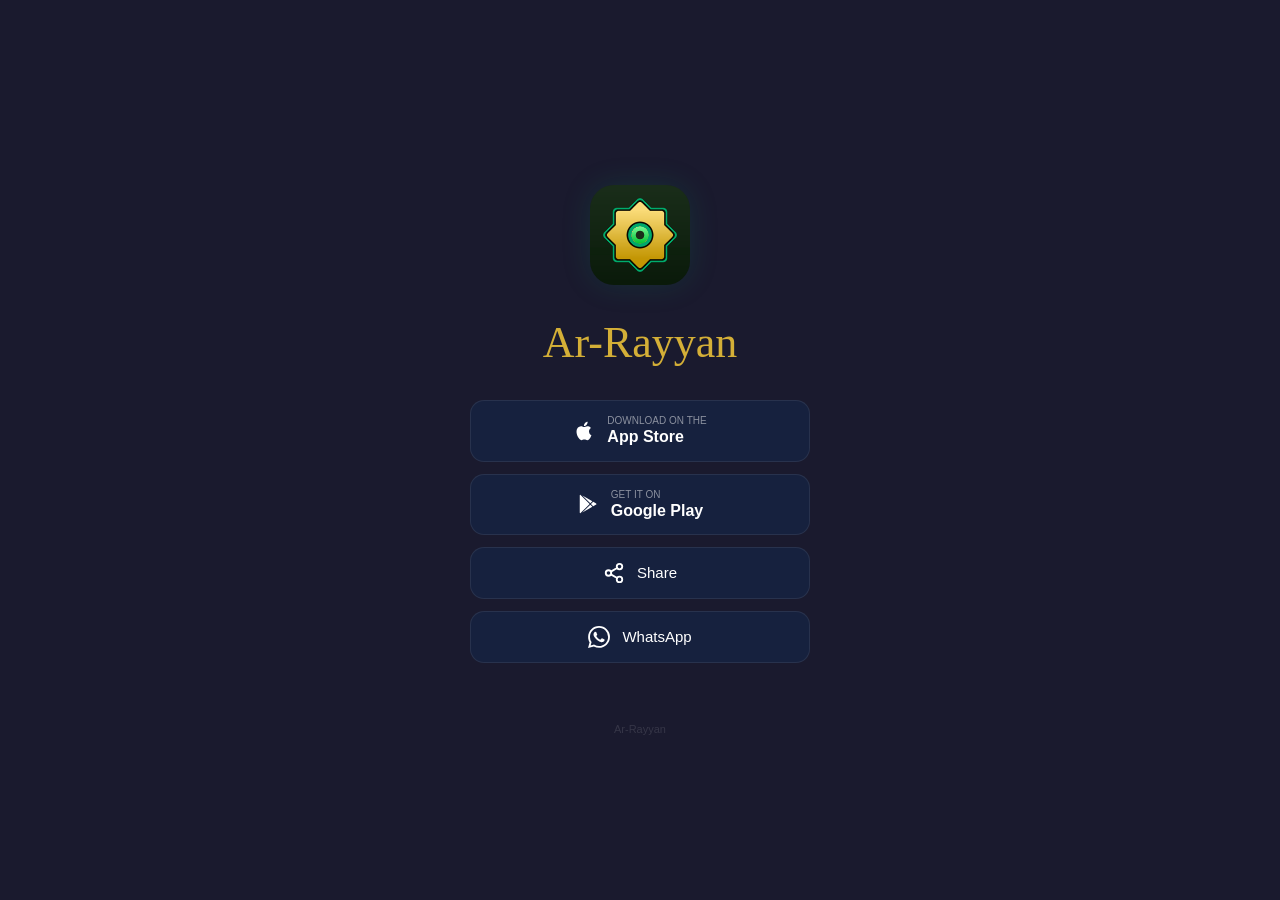
==== commit 3994ab53: "Fix mobile: remove all pseudo-elements, toast, animations; use -webkit-fill-available; simpler CSS" ====
--- a/index.html
+++ b/index.html
@@ -2,25 +2,23 @@
 <html lang="en">
 <head>
 <meta charset="UTF-8">
-<meta name="viewport" content="width=device-width, initial-scale=1.0">
+<meta name="viewport" content="width=device-width, initial-scale=1.0, maximum-scale=1.0, user-scalable=no">
 <title>Ar-Rayyan</title>
 <meta name="description" content="Your prayer companion. Download free on iOS and Android.">
 
 <meta property="og:title" content="Ar-Rayyan">
 <meta property="og:description" content="Your prayer companion. Download free on iOS and Android.">
-<meta property="og:image" content="https://hussamfazal.github.io/arrayyan-landing/og-image.png">
-<meta property="og:image:width" content="1200">
-<meta property="og:image:height" content="630">
+<meta property="og:image" content="https://hussamfazal.github.io/arrayyan-landing/icon.png">
+<meta property="og:image:width" content="192">
+<meta property="og:image:height" content="192">
 <meta property="og:type" content="website">
 <meta property="og:url" content="https://hussamfazal.github.io/arrayyan-landing/">
 
-<meta name="twitter:card" content="summary_large_image">
+<meta name="twitter:card" content="summary">
 <meta name="twitter:title" content="Ar-Rayyan">
-<meta name="twitter:description" content="Your prayer companion. Download free on iOS and Android.">
-<meta name="twitter:image" content="https://hussamfazal.github.io/arrayyan-landing/og-image.png">
+<meta name="twitter:image" content="https://hussamfazal.github.io/arrayyan-landing/icon.png">
 
 <meta name="theme-color" content="#1A1A2E">
-<link rel="canonical" href="https://hussamfazal.github.io/arrayyan-landing/">
 
 <script>
   const CONFIG = {
@@ -32,166 +30,100 @@
 </script>
 
 <style>
-  :root {
-    --bg:       #1A1A2E;
-    --card:     #16213E;
-    --emerald:  #00A86B;
-    --gold:     #D4AF37;
-    --text:     #FFFFFF;
-    --muted:    rgba(255,255,255,0.5);
-    --border:   rgba(255,255,255,0.08);
+  *{margin:0;padding:0;box-sizing:border-box}
+  html,body{height:100%}
+  body{
+    background:#1A1A2E;
+    font-family:-apple-system,BlinkMacSystemFont,'Helvetica Neue',sans-serif;
+    -webkit-font-smoothing:antialiased;
+    color:#fff;
+    display:flex;flex-direction:column;align-items:center;justify-content:center;
+    min-height:-webkit-fill-available;
   }
-
-  * { margin:0; padding:0; box-sizing:border-box; }
-
-  body {
-    background: var(--bg);
-    font-family: -apple-system, BlinkMacSystemFont, 'SF Pro Display', sans-serif;
-    -webkit-font-smoothing: antialiased;
-    color: var(--text);
-    min-height: 100dvh;
-    display: flex;
-    flex-direction: column;
-    align-items: center;
+  .main{
+    display:flex;flex-direction:column;align-items:center;justify-content:center;
+    width:100%;max-width:380px;padding:40px 20px;gap:32px;
   }
-
-  .main {
-    display: flex;
-    flex-direction: column;
-    align-items: center;
-    justify-content: center;
-    min-height: 100dvh;
-    padding: 48px 24px;
-    max-width: 420px;
-    width: 100%;
-    gap: 28px;
+  .logo-img{
+    width:100px;height:100px;border-radius:24px;
+    box-shadow:0 0 30px rgba(0,168,107,.15);
   }
-
-  .logo-wrap {
-    position: relative;
-    width: 120px; height: 120px;
-    display: flex; align-items: center; justify-content: center;
+  h1{
+    font-family:Georgia,'Times New Roman',serif;
+    font-size:44px;font-weight:400;color:#D4AF37;text-align:center;
   }
-  .logo-glow {
-    position: absolute; inset: -24px; border-radius: 50%;
-    background: radial-gradient(circle, rgba(0,168,107,0.2) 0%, transparent 60%);
+  .buttons{display:flex;flex-direction:column;gap:12px;width:100%}
+  .btn{
+    display:flex;align-items:center;justify-content:center;gap:12px;
+    padding:14px 20px;border-radius:14px;
+    background:#16213E;border:1px solid rgba(255,255,255,.08);
+    color:#fff;font-size:15px;font-weight:500;
+    text-decoration:none;cursor:pointer;
+    -webkit-tap-highlight-color:transparent;
+    transition:background .15s,border-color .15s;
   }
-  .logo-img {
-    width: 120px; height: 120px; border-radius: 28px;
-    position: relative; z-index: 2;
-    box-shadow: 0 0 32px rgba(0,168,107,0.2);
-  }
-
-  .headline {
-    font-family: 'Georgia','Times New Roman',serif;
-    font-size: 48px; font-weight: 400; color: var(--gold);
-    letter-spacing: 0.5px; line-height: 1; text-align: center;
-  }
-
-  .buttons {
-    display: flex; flex-direction: column; gap: 12px;
-    width: 100%; max-width: 360px;
-  }
-
-  .btn {
-    display: flex; align-items: center; justify-content: center; gap: 12px;
-    padding: 15px 24px; border-radius: 16px;
-    background: var(--card); border: 1px solid var(--border);
-    color: var(--text); font-size: 15px; font-weight: 500;
-    text-decoration: none; cursor: pointer;
-    transition: all 0.2s; -webkit-tap-highlight-color: transparent;
-    position: relative;
-  }
-  .btn:hover,.btn:active {
-    background: rgba(0,168,107,0.1); border-color: rgba(0,168,107,0.25);
-  }
-  .btn.highlight {
-    background: rgba(0,168,107,0.12); border-color: rgba(0,168,107,0.35);
-    box-shadow: 0 0 20px rgba(0,168,107,0.08);
-  }
-  .btn.highlight::after {
-    content: 'Tap to install';
-    position: absolute; top: -10px; right: 18px;
-    background: var(--emerald); color: #fff;
-    font-size: 10px; font-weight: 600; padding: 3px 10px;
-    border-radius: 100px; letter-spacing: .3px;
-  }
-  .btn svg { width: 24px; height: 24px; flex-shrink: 0; }
-  .btn-text { display: flex; flex-direction: column; align-items: flex-start; line-height:1.2; }
-  .btn-text .label { font-size: 10px; color: var(--muted); text-transform: uppercase; letter-spacing: .5px; }
-  .btn-text .store { font-size: 16px; font-weight: 600; }
-
-  .toast {
-    position: fixed; bottom: 40px; left: 50%;
-    transform: translateX(-50%) translateY(100px);
-    padding: 12px 24px; border-radius: 100px;
-    background: rgba(0,168,107,0.15); border: 1px solid rgba(0,168,107,0.3);
-    color: var(--emerald); font-size: 13px; font-weight: 500;
-    z-index: 100; transition: transform 0.3s; pointer-events: none;
-  }
-  .toast.show { transform: translateX(-50%) translateY(0); }
-
-  .footer { padding: 20px; font-size: 11px; color: rgba(255,255,255,.15); }
+  .btn:active{background:rgba(0,168,107,.12);border-color:rgba(0,168,107,.25)}
+  .btn svg{width:22px;height:22px;flex-shrink:0}
+  .btn-text{display:flex;flex-direction:column;align-items:flex-start;line-height:1.2}
+  .btn-text span:first-child{font-size:10px;color:rgba(255,255,255,.5);text-transform:uppercase}
+  .btn-text span:last-child{font-size:16px;font-weight:600}
+  .footer{padding:20px;font-size:11px;color:rgba(255,255,255,.12)}
 </style>
 </head>
 <body>
 
 <main class="main">
-  <div class="logo-wrap">
-    <div class="logo-glow"></div>
-    <img src="icon.png" alt="Ar-Rayyan" class="logo-img" width="120" height="120">
-  </div>
+  <img src="icon.png" alt="Ar-Rayyan" class="logo-img" width="100" height="100">
 
-  <h1 class="headline">Ar-Rayyan</h1>
+  <h1>Ar-Rayyan</h1>
 
   <div class="buttons">
-    <a class="btn" id="iosBtn" target="_blank" rel="noopener">
-      <svg viewBox="0 0 24 24" fill="white"><path d="M18.71 19.5c-.83 1.24-1.71 2.45-3.05 2.47-1.34.03-1.77-.79-3.29-.79-1.53 0-2 .77-3.27.82-1.31.05-2.3-1.32-3.14-2.53C4.25 17 2.94 12.45 4.7 9.39c.87-1.52 2.43-2.48 4.12-2.51 1.28-.02 2.5.87 3.29.87.78 0 2.26-1.07 3.81-.91.65.03 2.47.26 3.64 1.98-.09.06-2.17 1.28-2.15 3.81.03 3.02 2.65 4.03 2.68 4.04-.03.07-.42 1.44-1.38 2.83M13 3.5c.73-.83 1.94-1.46 2.94-1.5.13 1.17-.34 2.35-1.04 3.19-.69.85-1.83 1.51-2.95 1.42-.15-1.15.41-2.35 1.05-3.11z"/></svg>
-      <span class="btn-text"><span class="label">Download on the</span><span class="store">App Store</span></span>
+    <a class="btn" id="iosBtn">
+      <svg viewBox="0 0 24 24" fill="white"><path d="M18.71 19.5c-.83 1.24-1.71 2.45-3.05 2.47-1.34.03-1.77-.79-3.29-.79-1.53 0-2 .77-3.27.82-1.31.05-2.3-1.32-3.14-2.53C4.25 17 2.94 12.45 4.7 9.39c.87-1.52 2.43-2.48 4.12-2.51 1.28-.02 2.5.87 3.29.87.78 0 2.26-1.07 3.81-.91.65.03 2.47.26 3.64 1.98-.09.06-2.17 1.28-2.15 3.81.03 3.02 2.65 4.03 2.68 4.04-.03.07-.42 1.44-1.38 2.83M13 3.5c.73-.83 1.94-1.46 2.94-1.5.13 1.17-.34 2.35-1.04 3.19-.69.85-1.83 1.51-2.95 1.42-.15-1.15.41-2.35 1.05-3.11"/></svg>
+      <span class="btn-text"><span>Download on the</span><span>App Store</span></span>
     </a>
 
-    <a class="btn" id="androidBtn" target="_blank" rel="noopener">
-      <svg viewBox="0 0 24 24" fill="white"><path d="M3.609 1.814L13.792 12 3.61 22.186a.996.996 0 01-.61-.92V2.734a1 1 0 01.609-.92zm10.89 10.893l2.302 2.302-10.937 6.333 8.635-8.635zm3.199-3.199l2.807 1.626a1 1 0 010 1.732l-2.807 1.626L15.206 12l2.492-2.492zM5.864 2.658L16.8 8.99l-2.302 2.302-8.634-8.634z"/></svg>
-      <span class="btn-text"><span class="label">Get it on</span><span class="store">Google Play</span></span>
+    <a class="btn" id="androidBtn">
+      <svg viewBox="0 0 24 24" fill="white"><path d="M3.609 1.814L13.792 12 3.61 22.186a.996.996 0 01-.61-.92V2.734a1 1 0 01.609-.92zm10.89 10.893l2.302 2.302-10.937 6.333 8.635-8.635zm3.199-3.199l2.807 1.626a1 1 0 010 1.732l-2.807 1.626L15.206 12l2.492-2.492zM5.864 2.658L16.8 8.99l-2.302 2.302-8.634-8.634"/></svg>
+      <span class="btn-text"><span>Get it on</span><span>Google Play</span></span>
     </a>
 
-    <button class="btn" onclick="shareLink()">
+    <button class="btn" onclick="shareLink()" style="font-family:inherit">
       <svg viewBox="0 0 24 24" fill="none" stroke="currentColor" stroke-width="2" stroke-linecap="round" stroke-linejoin="round"><circle cx="18" cy="5" r="3"/><circle cx="6" cy="12" r="3"/><circle cx="18" cy="19" r="3"/><line x1="8.59" y1="13.51" x2="15.42" y2="17.49"/><line x1="15.41" y1="6.51" x2="8.59" y2="10.49"/></svg>
-      <span>Share</span>
+      Share
     </button>
 
-    <a class="btn" id="whatsappBtn" target="_blank" rel="noopener">
-      <svg viewBox="0 0 24 24" fill="currentColor"><path d="M17.472 14.382c-.297-.149-1.758-.867-2.03-.967-.273-.099-.471-.148-.67.15-.197.297-.767.966-.94 1.164-.173.199-.347.223-.644.075-.297-.15-1.255-.463-2.39-1.475-.883-.788-1.48-1.761-1.653-2.059-.173-.297-.018-.458.13-.606.134-.133.298-.347.446-.52.149-.174.198-.298.298-.497.099-.198.05-.371-.025-.52-.075-.149-.669-1.612-.916-2.207-.242-.579-.487-.5-.669-.51-.173-.008-.371-.01-.57-.01-.198 0-.52.074-.792.372-.272.297-1.04 1.016-1.04 2.479 0 1.462 1.065 2.875 1.213 3.074.149.198 2.096 3.2 5.077 4.487.709.306 1.262.489 1.694.625.712.227 1.36.195 1.871.118.571-.085 1.758-.719 2.006-1.413.248-.694.248-1.289.173-1.413-.074-.124-.272-.198-.57-.347m-5.421 7.403h-.004a9.87 9.87 0 01-5.031-1.378l-.361-.214-3.741.982.998-3.648-.235-.374a9.86 9.86 0 01-1.51-5.26c.001-5.45 4.436-9.884 9.888-9.884 2.64 0 5.122 1.03 6.988 2.898a9.825 9.825 0 012.893 6.994c-.003 5.45-4.437 9.884-9.885 9.884m8.413-18.297A11.815 11.815 0 0012.05 0C5.495 0 .16 5.335.157 11.892c0 2.096.547 4.142 1.588 5.945L.057 24l6.305-1.654a11.882 11.882 0 005.683 1.448h.005c6.554 0 11.89-5.335 11.893-11.893a11.821 11.821 0 00-3.48-8.413z"/></svg>
-      <span>WhatsApp</span>
+    <a class="btn" id="whatsappBtn">
+      <svg viewBox="0 0 24 24" fill="currentColor"><path d="M17.472 14.382c-.297-.149-1.758-.867-2.03-.967-.273-.099-.471-.148-.67.15-.197.297-.767.966-.94 1.164-.173.199-.347.223-.644.075-.297-.15-1.255-.463-2.39-1.475-.883-.788-1.48-1.761-1.653-2.059-.173-.297-.018-.458.13-.606.134-.133.298-.347.446-.52.149-.174.198-.298.298-.497.099-.198.05-.371-.025-.52-.075-.149-.669-1.612-.916-2.207-.242-.579-.487-.5-.669-.51-.173-.008-.371-.01-.57-.01-.198 0-.52.074-.792.372-.272.297-1.04 1.016-1.04 2.479 0 1.462 1.065 2.875 1.213 3.074.149.198 2.096 3.2 5.077 4.487.709.306 1.262.489 1.694.625.712.227 1.36.195 1.871.118.571-.085 1.758-.719 2.006-1.413.248-.694.248-1.289.173-1.413-.074-.124-.272-.198-.57-.347m-5.421 7.403h-.004a9.87 9.87 0 01-5.031-1.378l-.361-.214-3.741.982.998-3.648-.235-.374a9.86 9.86 0 01-1.51-5.26c.001-5.45 4.436-9.884 9.888-9.884 2.64 0 5.122 1.03 6.988 2.898a9.825 9.825 0 012.893 6.994c-.003 5.45-4.437 9.884-9.885 9.884m8.413-18.297A11.815 11.815 0 0012.05 0C5.495 0 .16 5.335.157 11.892c0 2.096.547 4.142 1.588 5.945L.057 24l6.305-1.654a11.882 11.882 0 005.683 1.448h.005c6.554 0 11.89-5.335 11.893-11.893a11.821 11.821 0 00-3.48-8.413"/></svg>
+      WhatsApp
     </a>
   </div>
 </main>
 
-<div class="toast" id="toast">Link copied!</div>
 <div class="footer">Ar-Rayyan</div>
 
 <script>
 (function(){
-  const ua=navigator.userAgent||'';
-  const isIOS=/iPhone|iPad|iPod/i.test(ua);
-  const isAndroid=/Android/i.test(ua);
+  var ua=navigator.userAgent||'';
+  var isIOS=/iPhone|iPad|iPod/i.test(ua);
+  var isAndroid=/Android/i.test(ua);
 
-  const iosUrl=`https://apps.apple.com/app/${CONFIG.iosAppName}/id${CONFIG.iosAppId}`;
-  const androidUrl=`https://play.google.com/store/apps/details?id=${CONFIG.androidPackage}`;
-  document.getElementById('iosBtn').href=iosUrl;
-  document.getElementById('androidBtn').href=androidUrl;
+  document.getElementById('iosBtn').href='https://apps.apple.com/app/'+CONFIG.iosAppName+'/id'+CONFIG.iosAppId;
+  document.getElementById('androidBtn').href='https://play.google.com/store/apps/details?id='+CONFIG.androidPackage;
 
-  if(isIOS) document.getElementById('iosBtn').classList.add('highlight');
-  else if(isAndroid) document.getElementById('androidBtn').classList.add('highlight');
+  if(isIOS) document.getElementById('iosBtn').style.borderColor='rgba(0,168,107,.4)';
+  if(isAndroid) document.getElementById('androidBtn').style.borderColor='rgba(0,168,107,.4)';
 
-  const waText=encodeURIComponent(`Ar-Rayyan \uD83D\uDD4C\n\n${CONFIG.baseUrl}`);
-  document.getElementById('whatsappBtn').href=`https://wa.me/?text=${waText}`;
+  document.getElementById('whatsappBtn').href='https://wa.me/?text='+encodeURIComponent('Ar-Rayyan \uD83D\uDD4C\n\n'+CONFIG.baseUrl);
 
-  window.shareLink=async function(){
-    if(navigator.share) try{await navigator.share({title:'Ar-Rayyan',url:CONFIG.baseUrl});return}catch(_){}
-    try{await navigator.clipboard.writeText(CONFIG.baseUrl)}
-    catch(_){const t=document.createElement('input');t.value=CONFIG.baseUrl;document.body.appendChild(t);t.select();document.execCommand('copy');document.body.removeChild(t)}
-    const t=document.getElementById('toast');t.classList.add('show');setTimeout(()=>t.classList.remove('show'),2000);
+  window.shareLink=function(){
+    if(navigator.share){
+      navigator.share({title:'Ar-Rayyan',url:CONFIG.baseUrl}).catch(function(){});
+      return;
+    }
+    if(navigator.clipboard){
+      navigator.clipboard.writeText(CONFIG.baseUrl).catch(function(){});
+    }
   };
 })();
 </script>
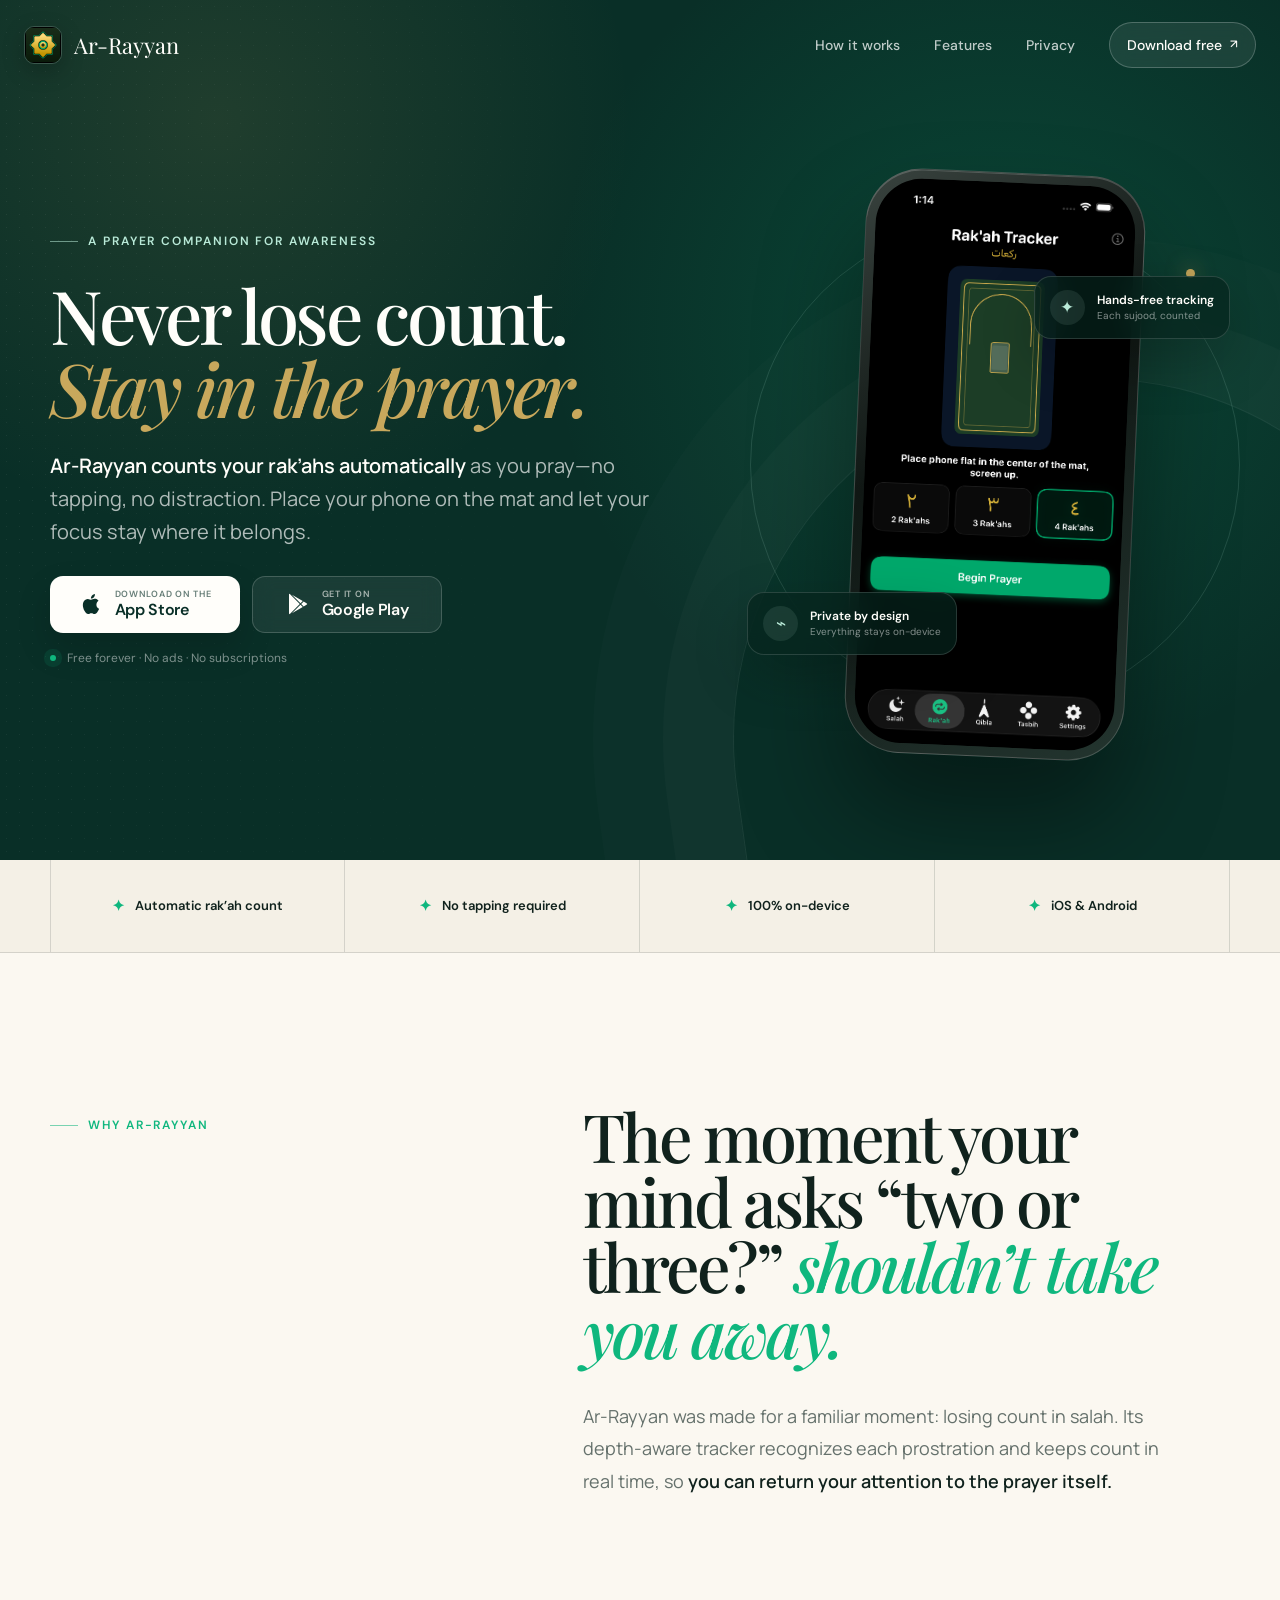
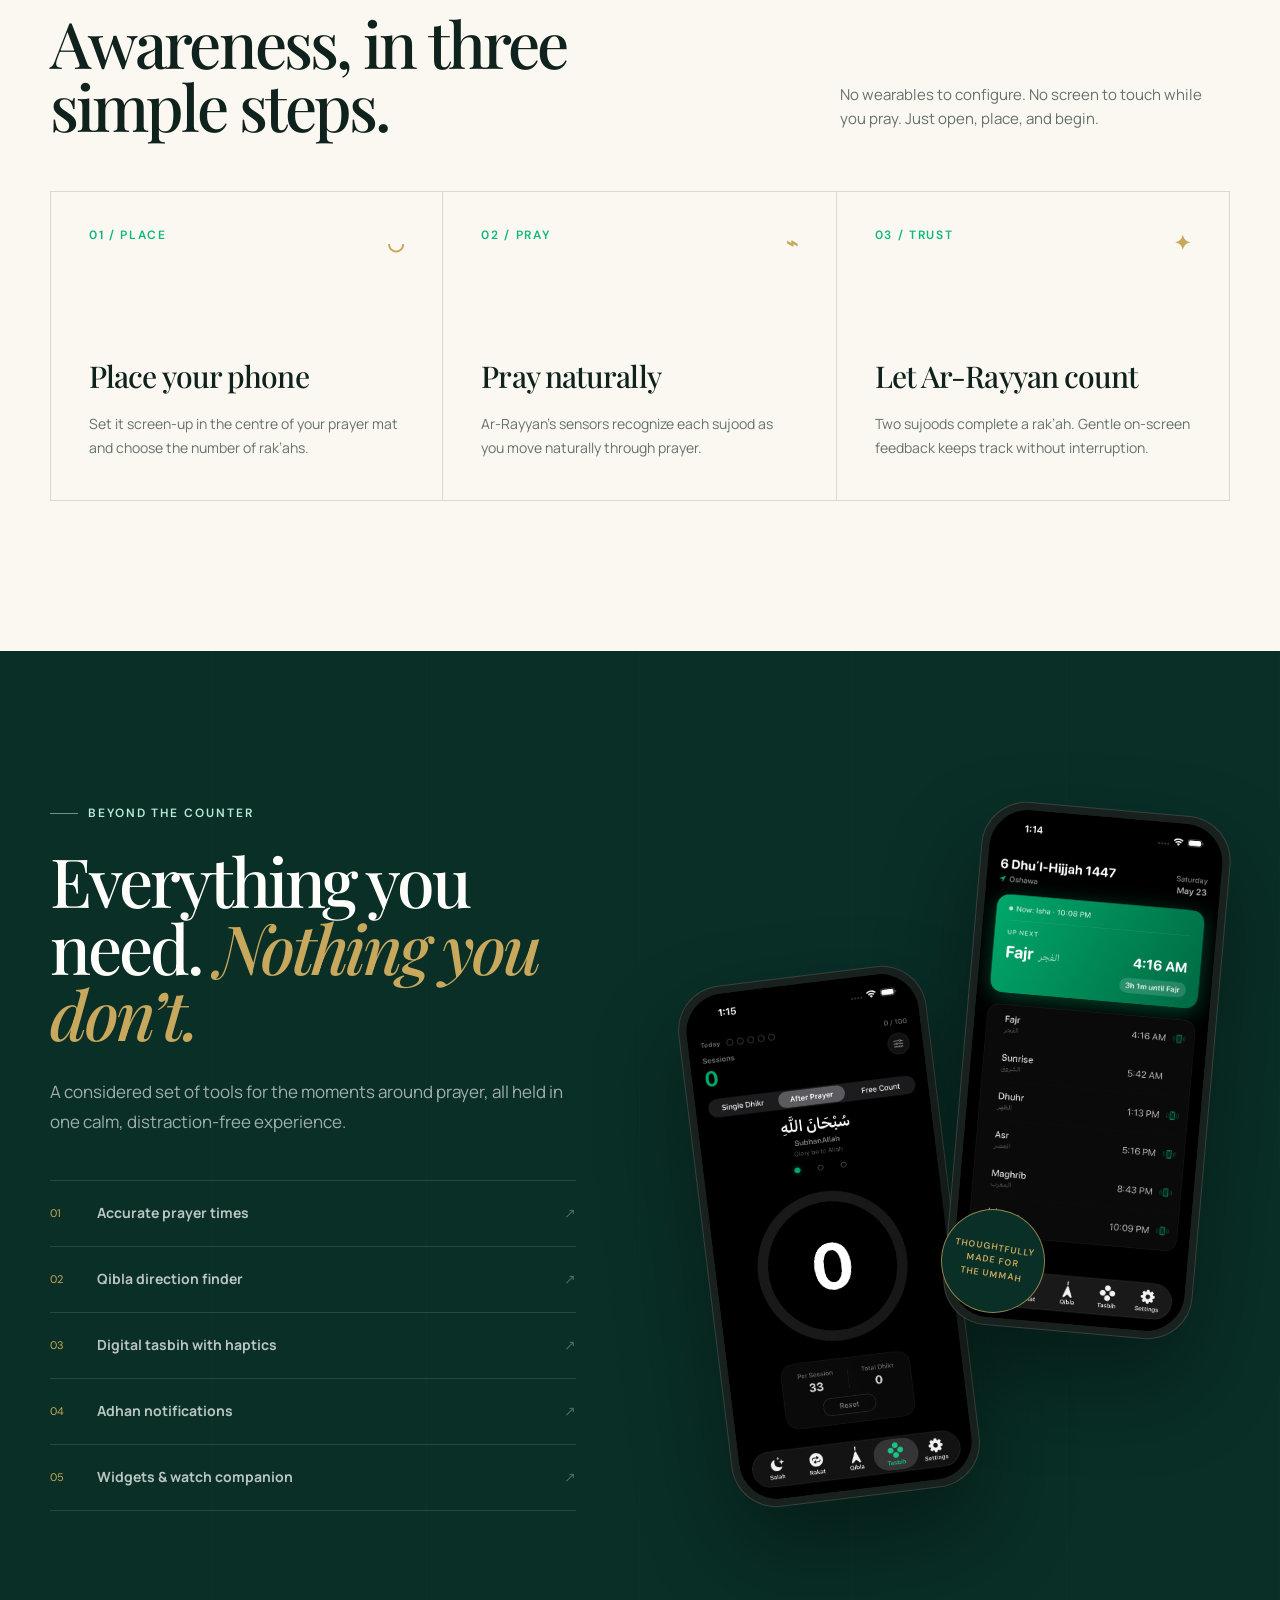
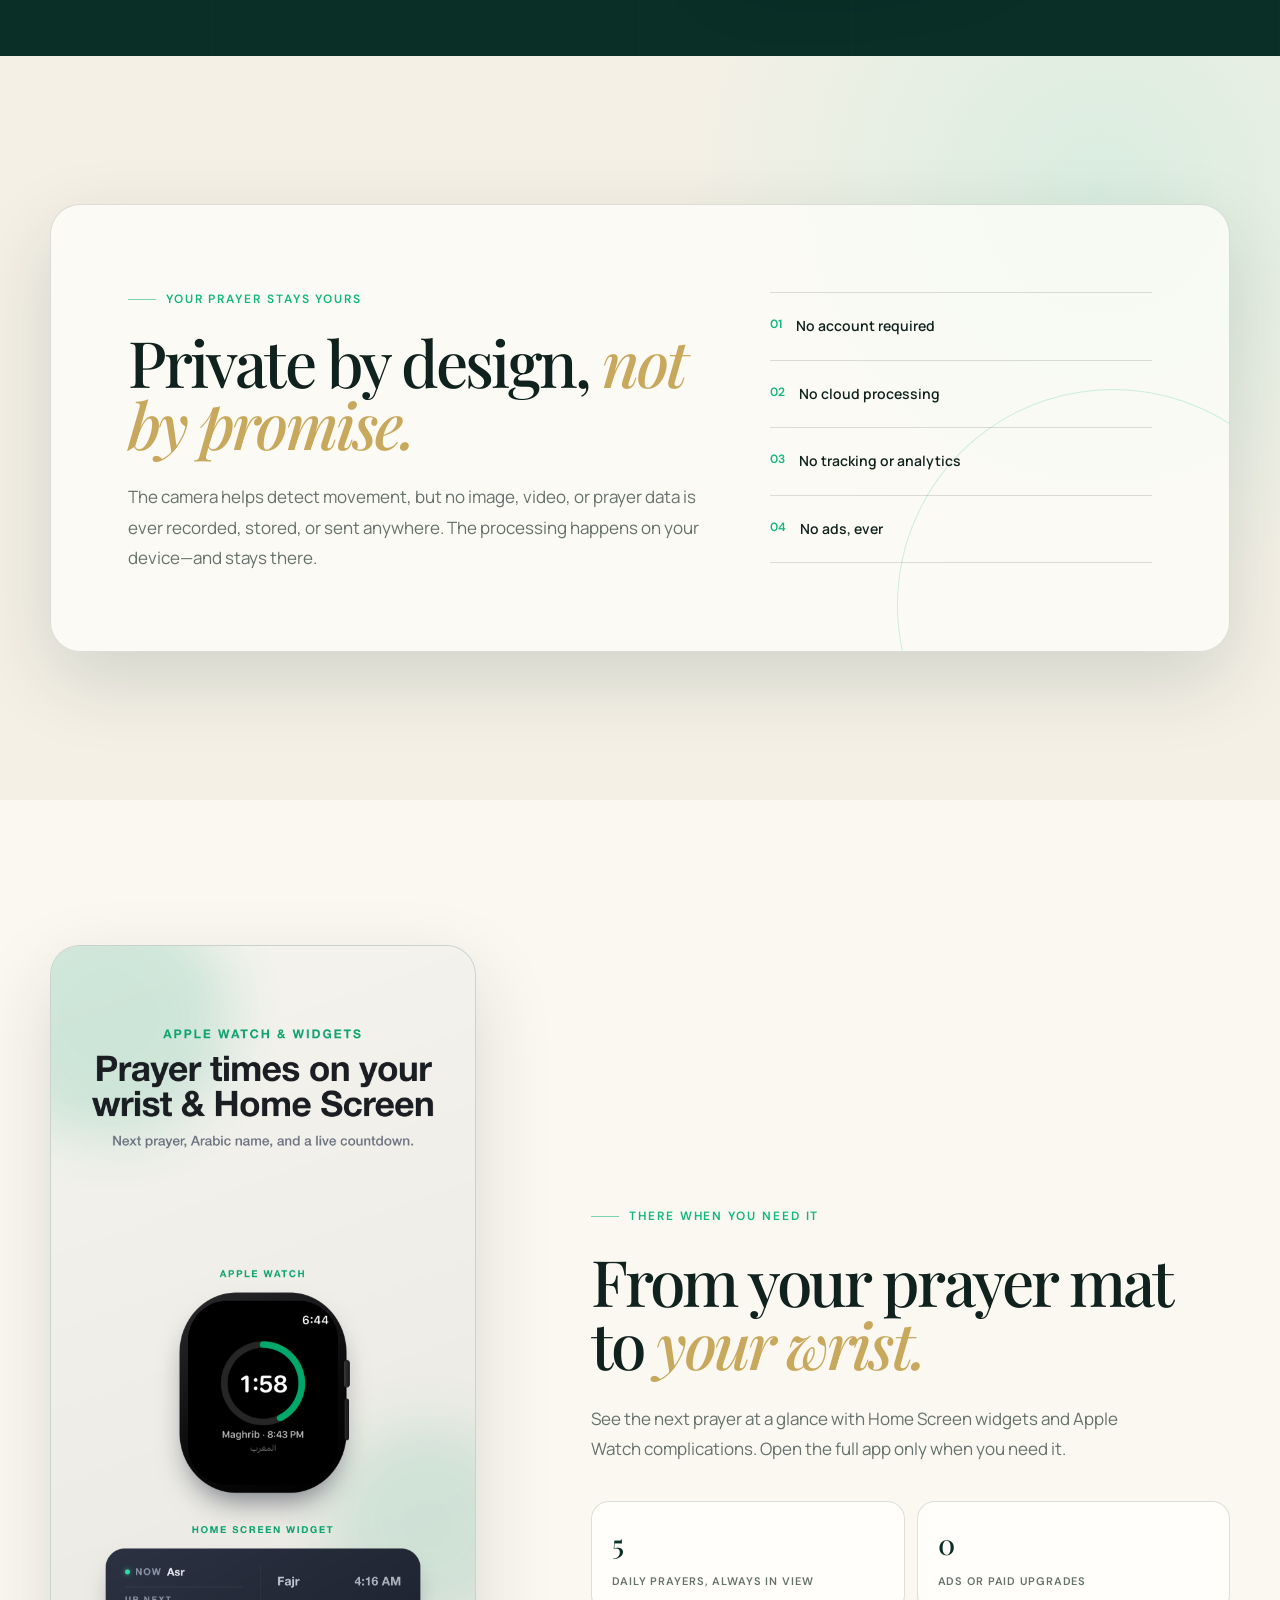
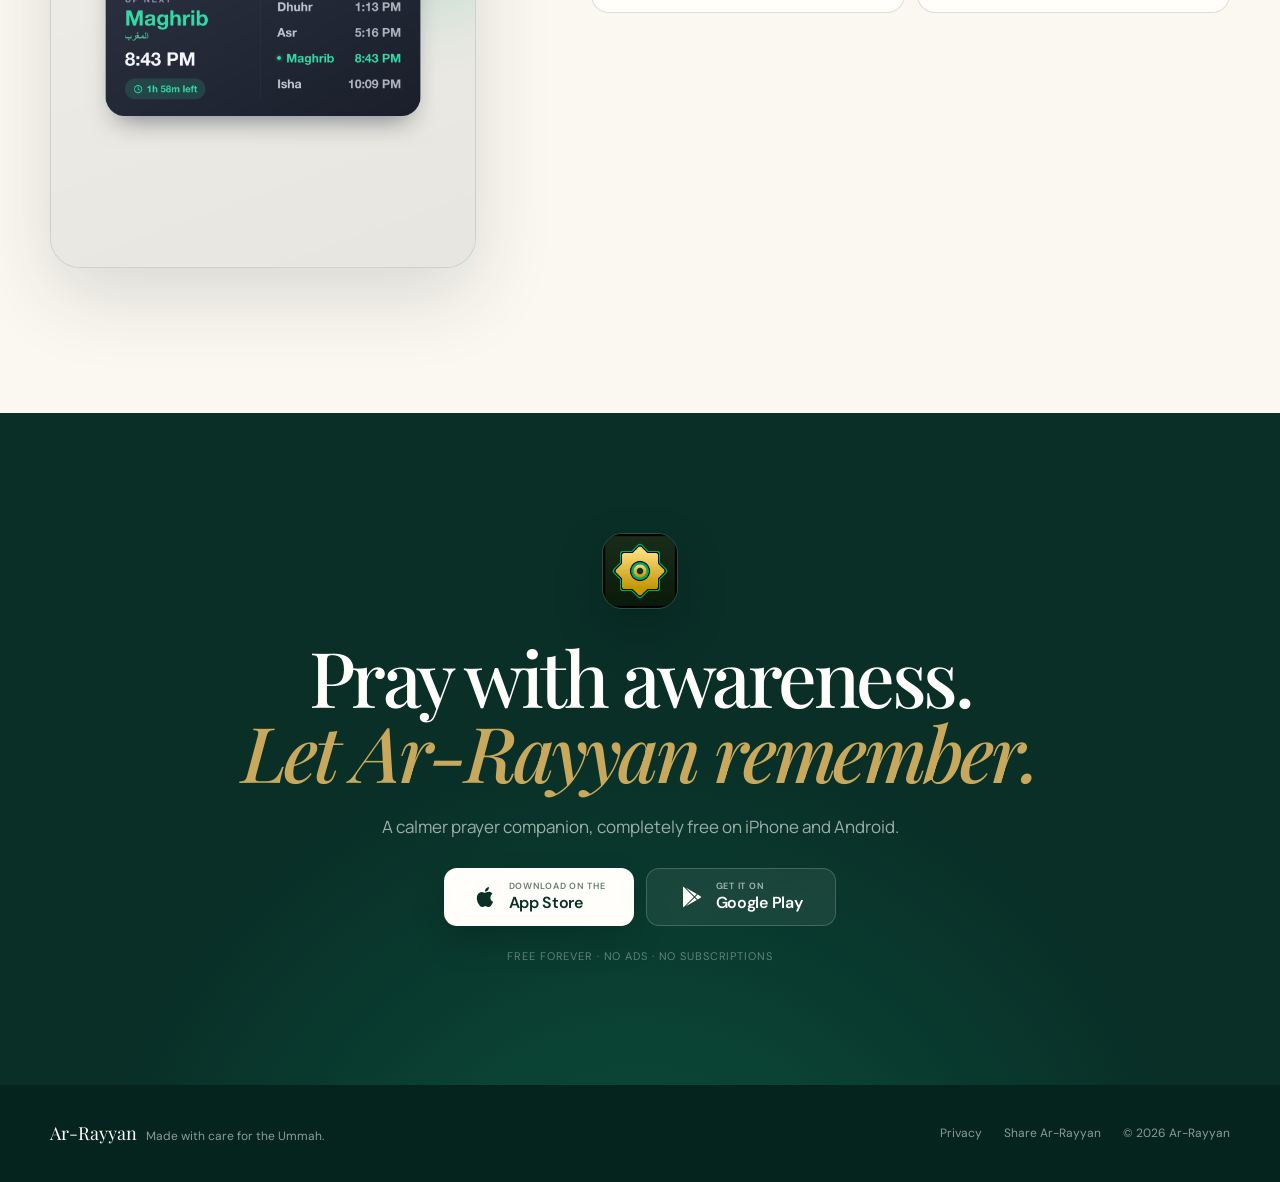
==== commit 93c2da4c: "Replace landing page with premium Ar-Rayyan site" ====
--- a/index.html
+++ b/index.html
@@ -1,131 +1,1624 @@
 <!DOCTYPE html>
 <html lang="en">
 <head>
-<meta charset="UTF-8">
-<meta name="viewport" content="width=device-width, initial-scale=1.0, maximum-scale=1.0, user-scalable=no">
-<title>Ar-Rayyan</title>
-<meta name="description" content="Your prayer companion. Download free on iOS and Android.">
-
-<meta property="og:title" content="Ar-Rayyan">
-<meta property="og:description" content="Your prayer companion. Download free on iOS and Android.">
-<meta property="og:image" content="https://hussamfazal.github.io/arrayyan-landing/icon.png">
-<meta property="og:image:width" content="192">
-<meta property="og:image:height" content="192">
-<meta property="og:type" content="website">
-<meta property="og:url" content="https://hussamfazal.github.io/arrayyan-landing/">
-
-<meta name="twitter:card" content="summary">
-<meta name="twitter:title" content="Ar-Rayyan">
-<meta name="twitter:image" content="https://hussamfazal.github.io/arrayyan-landing/icon.png">
-
-<meta name="theme-color" content="#1A1A2E">
-
-<script>
-  const CONFIG = {
-    iosAppId:        "6743618943",
-    iosAppName:      "ar-rayyan",
-    androidPackage:  "com.hussam.arrayyan",
-    baseUrl:         "https://hussamfazal.github.io/arrayyan-landing/",
-  };
-</script>
-
-<style>
-  *{margin:0;padding:0;box-sizing:border-box}
-  html,body{height:100%}
-  body{
-    background:#1A1A2E;
-    font-family:-apple-system,BlinkMacSystemFont,'Helvetica Neue',sans-serif;
-    -webkit-font-smoothing:antialiased;
-    color:#fff;
-    display:flex;flex-direction:column;align-items:center;justify-content:center;
-    min-height:-webkit-fill-available;
-  }
-  .main{
-    display:flex;flex-direction:column;align-items:center;justify-content:center;
-    width:100%;max-width:380px;padding:40px 20px;gap:32px;
-  }
-  .logo-img{
-    width:100px;height:100px;border-radius:24px;
-    box-shadow:0 0 30px rgba(0,168,107,.15);
-  }
-  h1{
-    font-family:Georgia,'Times New Roman',serif;
-    font-size:44px;font-weight:400;color:#D4AF37;text-align:center;
-  }
-  .buttons{display:flex;flex-direction:column;gap:12px;width:100%}
-  .btn{
-    display:flex;align-items:center;justify-content:center;gap:12px;
-    padding:14px 20px;border-radius:14px;
-    background:#16213E;border:1px solid rgba(255,255,255,.08);
-    color:#fff;font-size:15px;font-weight:500;
-    text-decoration:none;cursor:pointer;
-    -webkit-tap-highlight-color:transparent;
-    transition:background .15s,border-color .15s;
-  }
-  .btn:active{background:rgba(0,168,107,.12);border-color:rgba(0,168,107,.25)}
-  .btn svg{width:22px;height:22px;flex-shrink:0}
-  .btn-text{display:flex;flex-direction:column;align-items:flex-start;line-height:1.2}
-  .btn-text span:first-child{font-size:10px;color:rgba(255,255,255,.5);text-transform:uppercase}
-  .btn-text span:last-child{font-size:16px;font-weight:600}
-  .footer{padding:20px;font-size:11px;color:rgba(255,255,255,.12)}
-</style>
+  <meta charset="UTF-8">
+  <meta name="viewport" content="width=device-width, initial-scale=1">
+  <title>Ar-Rayyan — Stay Aware in Every Prayer</title>
+  <meta name="description" content="Ar-Rayyan counts your rak’ahs automatically so you can pray with awareness. Prayer times, qibla, tasbih, widgets and more — free on iOS and Android.">
+  <meta name="theme-color" content="#092f27">
+  <meta property="og:title" content="Ar-Rayyan — Stay Aware in Every Prayer">
+  <meta property="og:description" content="Hands-free rak’ah tracking. Private by design. Free forever.">
+  <meta property="og:image" content="https://hussamfazal.github.io/arrayyan-landing/og-image.png">
+  <meta property="og:image:width" content="1200">
+  <meta property="og:image:height" content="630">
+  <meta property="og:type" content="website">
+  <meta property="og:url" content="https://hussamfazal.github.io/arrayyan-landing/">
+  <meta name="twitter:card" content="summary_large_image">
+  <meta name="twitter:title" content="Ar-Rayyan — Stay Aware in Every Prayer">
+  <meta name="twitter:description" content="Hands-free rak’ah tracking. Private by design. Free forever.">
+  <meta name="twitter:image" content="https://hussamfazal.github.io/arrayyan-landing/og-image.png">
+  <link rel="preconnect" href="https://fonts.googleapis.com">
+  <link rel="preconnect" href="https://fonts.gstatic.com" crossorigin>
+  <link href="https://fonts.googleapis.com/css2?family=DM+Sans:wght@400;500;600&family=Manrope:wght@400;500;600;700&family=Playfair+Display:ital,wght@0,500;1,500&display=swap" rel="stylesheet">
+  <script>
+    const CONFIG = {
+      iosUrl: "https://apps.apple.com/app/ar-rayyan-muslim-prayer-times/id6778996322",
+      androidUrl: "https://play.google.com/store/apps/details?id=com.hussam.arrayyan",
+      baseUrl: "https://hussamfazal.github.io/arrayyan-landing/"
+    };
+  </script>
+  <style>
+    :root {
+      --ink: #10221d;
+      --forest: #092f27;
+      --forest-2: #0c3d32;
+      --green: #0fb77e;
+      --mint: #b9ead8;
+      --ivory: #f4f0e6;
+      --paper: #fbf8f1;
+      --gold: #c8a85c;
+      --line: rgba(16, 34, 29, .14);
+      --muted: #65716c;
+      --white: #fffefa;
+      --radius: 30px;
+      --shadow: 0 28px 80px rgba(5, 37, 30, .14);
+    }
+
+    * {
+      box-sizing: border-box;
+      margin: 0;
+      padding: 0;
+    }
+
+    html {
+      scroll-behavior: smooth;
+      background: var(--paper);
+    }
+
+    body {
+      color: var(--ink);
+      background:
+        radial-gradient(circle at 8% 3%, rgba(185, 234, 216, .42), transparent 24rem),
+        var(--paper);
+      font-family: "Manrope", -apple-system, BlinkMacSystemFont, "Segoe UI", sans-serif;
+      font-size: 16px;
+      line-height: 1.6;
+      -webkit-font-smoothing: antialiased;
+      overflow-x: hidden;
+    }
+
+    body.menu-open {
+      overflow: hidden;
+    }
+
+    img {
+      display: block;
+      max-width: 100%;
+      height: auto;
+    }
+
+    a {
+      color: inherit;
+    }
+
+    button,
+    a {
+      -webkit-tap-highlight-color: transparent;
+    }
+
+    .shell {
+      width: min(1180px, calc(100% - 48px));
+      margin-inline: auto;
+    }
+
+    .eyebrow {
+      display: inline-flex;
+      align-items: center;
+      gap: 10px;
+      font-family: "DM Sans", sans-serif;
+      font-size: 12px;
+      font-weight: 600;
+      letter-spacing: .16em;
+      text-transform: uppercase;
+    }
+
+    .eyebrow::before {
+      content: "";
+      width: 28px;
+      height: 1px;
+      background: currentColor;
+      opacity: .55;
+    }
+
+    .display {
+      font-family: "Playfair Display", Georgia, serif;
+      font-weight: 500;
+      letter-spacing: -.045em;
+      line-height: .98;
+    }
+
+    .display em {
+      color: var(--gold);
+      font-weight: 500;
+    }
+
+    .skip-link {
+      position: fixed;
+      z-index: 100;
+      left: 16px;
+      top: 12px;
+      transform: translateY(-150%);
+      border-radius: 100px;
+      background: var(--white);
+      color: var(--forest);
+      padding: 10px 16px;
+      font-weight: 700;
+    }
+
+    .skip-link:focus {
+      transform: translateY(0);
+    }
+
+    .nav {
+      position: absolute;
+      z-index: 20;
+      top: 0;
+      left: 0;
+      width: 100%;
+      color: var(--white);
+    }
+
+    .nav-inner {
+      width: min(1240px, calc(100% - 48px));
+      min-height: 90px;
+      margin-inline: auto;
+      display: flex;
+      align-items: center;
+      justify-content: space-between;
+      gap: 32px;
+    }
+
+    .brand {
+      display: inline-flex;
+      align-items: center;
+      gap: 12px;
+      color: inherit;
+      text-decoration: none;
+      font-family: "Playfair Display", Georgia, serif;
+      font-size: 22px;
+      line-height: 1;
+    }
+
+    .brand img {
+      width: 38px;
+      aspect-ratio: 1;
+      border: 1px solid rgba(255, 255, 255, .16);
+      border-radius: 10px;
+      box-shadow: 0 7px 22px rgba(0, 0, 0, .22);
+    }
+
+    .nav-links {
+      display: flex;
+      align-items: center;
+      gap: 34px;
+      list-style: none;
+    }
+
+    .nav-links a {
+      color: rgba(255, 255, 255, .74);
+      font-family: "DM Sans", sans-serif;
+      font-size: 14px;
+      font-weight: 500;
+      text-decoration: none;
+      transition: color .2s ease;
+    }
+
+    .nav-links a:hover,
+    .nav-links a:focus-visible {
+      color: var(--white);
+    }
+
+    .nav-download {
+      display: inline-flex;
+      align-items: center;
+      gap: 8px;
+      border: 1px solid rgba(255, 255, 255, .22);
+      border-radius: 100px;
+      padding: 11px 17px;
+      color: var(--white) !important;
+      background: rgba(255, 255, 255, .08);
+      backdrop-filter: blur(10px);
+    }
+
+    .nav-download::after {
+      content: "↗";
+      font-size: 12px;
+    }
+
+    .menu-button {
+      display: none;
+      width: 44px;
+      height: 44px;
+      border: 1px solid rgba(255, 255, 255, .2);
+      border-radius: 50%;
+      background: rgba(255, 255, 255, .08);
+      color: var(--white);
+      cursor: pointer;
+    }
+
+    .menu-button span,
+    .menu-button::before,
+    .menu-button::after {
+      display: block;
+      width: 18px;
+      height: 1px;
+      margin: 5px auto;
+      background: currentColor;
+      content: "";
+      transition: transform .2s ease, opacity .2s ease;
+    }
+
+    .menu-button[aria-expanded="true"] span {
+      opacity: 0;
+    }
+
+    .menu-button[aria-expanded="true"]::before {
+      transform: translateY(6px) rotate(45deg);
+    }
+
+    .menu-button[aria-expanded="true"]::after {
+      transform: translateY(-6px) rotate(-45deg);
+    }
+
+    .hero {
+      position: relative;
+      min-height: 860px;
+      padding: 170px 0 84px;
+      color: var(--white);
+      background:
+        radial-gradient(circle at 78% 38%, rgba(15, 183, 126, .18), transparent 28rem),
+        radial-gradient(circle at 17% 14%, rgba(200, 168, 92, .12), transparent 26rem),
+        var(--forest);
+      isolation: isolate;
+      overflow: hidden;
+    }
+
+    .hero::before,
+    .hero::after {
+      position: absolute;
+      z-index: -1;
+      content: "";
+      pointer-events: none;
+    }
+
+    .hero::before {
+      width: 720px;
+      height: 720px;
+      right: -175px;
+      bottom: -240px;
+      border: 1px solid rgba(255, 255, 255, .08);
+      border-radius: 50% 50% 0 0;
+      box-shadow:
+        0 0 0 70px rgba(255, 255, 255, .018),
+        0 0 0 140px rgba(255, 255, 255, .012);
+      transform: rotate(-8deg);
+    }
+
+    .hero::after {
+      inset: 0;
+      opacity: .16;
+      background-image: radial-gradient(rgba(255, 255, 255, .42) .65px, transparent .65px);
+      background-size: 13px 13px;
+      mask-image: linear-gradient(100deg, black, transparent 46%);
+    }
+
+    .hero-grid {
+      display: grid;
+      grid-template-columns: minmax(0, 1.18fr) minmax(340px, .82fr);
+      align-items: center;
+      gap: 32px;
+    }
+
+    .hero-copy {
+      position: relative;
+      z-index: 2;
+      padding-bottom: 38px;
+    }
+
+    .hero .eyebrow {
+      color: var(--mint);
+      margin-bottom: 28px;
+    }
+
+    .hero h1 {
+      max-width: 720px;
+      font-size: clamp(56px, 5.8vw, 82px);
+    }
+
+    .hero h1 em {
+      display: block;
+    }
+
+    .hero-lead {
+      max-width: 620px;
+      margin-top: 24px;
+      color: rgba(255, 255, 255, .68);
+      font-size: clamp(17px, 1.7vw, 20px);
+      line-height: 1.65;
+    }
+
+    .hero-lead strong {
+      color: var(--white);
+      font-weight: 600;
+    }
+
+    .download-row {
+      display: flex;
+      flex-wrap: wrap;
+      gap: 12px;
+      margin-top: 28px;
+    }
+
+    .store-button {
+      min-width: 190px;
+      display: inline-flex;
+      align-items: center;
+      justify-content: center;
+      gap: 12px;
+      border-radius: 13px;
+      padding: 13px 20px;
+      color: var(--forest);
+      background: var(--white);
+      text-decoration: none;
+      box-shadow: 0 16px 34px rgba(0, 0, 0, .16);
+      transition: transform .2s ease, box-shadow .2s ease;
+    }
+
+    .store-button.secondary {
+      border: 1px solid rgba(255, 255, 255, .18);
+      color: var(--white);
+      background: rgba(255, 255, 255, .07);
+      box-shadow: none;
+      backdrop-filter: blur(10px);
+    }
+
+    .store-button:hover,
+    .store-button:focus-visible {
+      transform: translateY(-2px);
+      box-shadow: 0 20px 42px rgba(0, 0, 0, .2);
+    }
+
+    .store-button svg {
+      width: 24px;
+      height: 24px;
+      flex: 0 0 auto;
+    }
+
+    .store-copy {
+      display: flex;
+      flex-direction: column;
+      align-items: flex-start;
+      font-family: "DM Sans", sans-serif;
+      line-height: 1.05;
+    }
+
+    .store-copy small {
+      margin-bottom: 3px;
+      font-size: 9px;
+      font-weight: 600;
+      letter-spacing: .08em;
+      text-transform: uppercase;
+      opacity: .62;
+    }
+
+    .store-copy span {
+      font-size: 16px;
+      font-weight: 600;
+      letter-spacing: -.02em;
+    }
+
+    .hero-note {
+      display: flex;
+      align-items: center;
+      gap: 11px;
+      margin-top: 16px;
+      color: rgba(255, 255, 255, .47);
+      font-family: "DM Sans", sans-serif;
+      font-size: 12px;
+    }
+
+    .hero-note span {
+      width: 6px;
+      height: 6px;
+      border-radius: 50%;
+      background: var(--green);
+      box-shadow: 0 0 0 6px rgba(15, 183, 126, .12);
+    }
+
+    .hero-visual {
+      position: relative;
+      display: grid;
+      place-items: center;
+      min-height: 590px;
+    }
+
+    .phone {
+      position: relative;
+      width: min(280px, 70vw);
+      padding: 9px;
+      border: 1px solid rgba(255, 255, 255, .18);
+      border-radius: 56px;
+      background: linear-gradient(145deg, #39433f, #101714 42%, #23352f);
+      box-shadow:
+        0 60px 100px rgba(0, 0, 0, .4),
+        inset 0 1px rgba(255, 255, 255, .18);
+      transform: rotate(2.5deg);
+    }
+
+    .phone::before {
+      position: absolute;
+      z-index: 2;
+      top: 17px;
+      left: 50%;
+      width: 86px;
+      height: 25px;
+      border-radius: 100px;
+      background: #000;
+      content: "";
+      transform: translateX(-50%);
+    }
+
+    .phone img {
+      width: 100%;
+      border-radius: 47px;
+      background: #000;
+    }
+
+    .orbit {
+      position: absolute;
+      width: 490px;
+      aspect-ratio: 1;
+      border: 1px solid rgba(185, 234, 216, .14);
+      border-radius: 50%;
+      animation: slow-spin 42s linear infinite;
+    }
+
+    .orbit::after {
+      position: absolute;
+      top: 48px;
+      right: 44px;
+      width: 9px;
+      height: 9px;
+      border-radius: 50%;
+      background: var(--gold);
+      box-shadow: 0 0 20px rgba(200, 168, 92, .7);
+      content: "";
+    }
+
+    @keyframes slow-spin {
+      to { transform: rotate(360deg); }
+    }
+
+    .float-card {
+      position: absolute;
+      z-index: 3;
+      display: flex;
+      align-items: center;
+      gap: 12px;
+      min-width: 178px;
+      border: 1px solid rgba(255, 255, 255, .14);
+      border-radius: 17px;
+      padding: 13px 15px;
+      color: var(--white);
+      background: rgba(6, 36, 29, .7);
+      box-shadow: 0 22px 54px rgba(0, 0, 0, .22);
+      backdrop-filter: blur(16px);
+      font-family: "DM Sans", sans-serif;
+    }
+
+    .float-card.top {
+      top: 106px;
+      right: 0;
+    }
+
+    .float-card.bottom {
+      bottom: 105px;
+      left: -12px;
+    }
+
+    .float-icon {
+      display: grid;
+      place-items: center;
+      width: 35px;
+      height: 35px;
+      border-radius: 50%;
+      color: var(--mint);
+      background: rgba(185, 234, 216, .1);
+      font-size: 17px;
+    }
+
+    .float-copy {
+      display: flex;
+      flex-direction: column;
+      line-height: 1.25;
+    }
+
+    .float-copy strong {
+      font-size: 12px;
+      font-weight: 600;
+    }
+
+    .float-copy span {
+      margin-top: 2px;
+      color: rgba(255, 255, 255, .5);
+      font-size: 10px;
+    }
+
+    .assurance {
+      border-bottom: 1px solid var(--line);
+      background: var(--ivory);
+    }
+
+    .assurance-grid {
+      display: grid;
+      grid-template-columns: repeat(4, 1fr);
+    }
+
+    .assurance-item {
+      display: flex;
+      align-items: center;
+      justify-content: center;
+      gap: 10px;
+      min-height: 92px;
+      border-right: 1px solid var(--line);
+      font-family: "DM Sans", sans-serif;
+      font-size: 13px;
+      font-weight: 600;
+    }
+
+    .assurance-item:first-child {
+      border-left: 1px solid var(--line);
+    }
+
+    .assurance-mark {
+      color: var(--green);
+      font-size: 15px;
+    }
+
+    .intro {
+      padding: 150px 0 115px;
+      background: var(--paper);
+    }
+
+    .intro-grid {
+      display: grid;
+      grid-template-columns: minmax(0, .77fr) minmax(0, 1.23fr);
+      gap: 10vw;
+      align-items: start;
+    }
+
+    .intro .eyebrow {
+      color: var(--green);
+      margin-top: 13px;
+    }
+
+    .intro h2 {
+      max-width: 780px;
+      font-size: clamp(45px, 5.2vw, 72px);
+    }
+
+    .intro h2 em {
+      color: var(--green);
+    }
+
+    .intro-copy {
+      max-width: 610px;
+      margin-top: 36px;
+      color: var(--muted);
+      font-size: 18px;
+      line-height: 1.8;
+    }
+
+    .intro-copy strong {
+      color: var(--ink);
+      font-weight: 600;
+    }
+
+    .how {
+      padding: 0 0 150px;
+      background: var(--paper);
+    }
+
+    .section-head {
+      display: flex;
+      align-items: end;
+      justify-content: space-between;
+      gap: 40px;
+      margin-bottom: 54px;
+    }
+
+    .section-head h2 {
+      max-width: 650px;
+      font-size: clamp(42px, 5vw, 64px);
+    }
+
+    .section-head p {
+      max-width: 390px;
+      padding-bottom: 6px;
+      color: var(--muted);
+      font-size: 15px;
+    }
+
+    .steps {
+      display: grid;
+      grid-template-columns: repeat(3, 1fr);
+      border-top: 1px solid var(--line);
+      border-bottom: 1px solid var(--line);
+    }
+
+    .step {
+      min-height: 300px;
+      padding: 34px 38px 40px;
+      border-right: 1px solid var(--line);
+      transition: background .25s ease;
+    }
+
+    .step:first-child {
+      border-left: 1px solid var(--line);
+    }
+
+    .step:hover {
+      background: var(--ivory);
+    }
+
+    .step-number {
+      display: flex;
+      justify-content: space-between;
+      color: var(--green);
+      font-family: "DM Sans", sans-serif;
+      font-size: 12px;
+      font-weight: 600;
+      letter-spacing: .14em;
+    }
+
+    .step-symbol {
+      color: var(--gold);
+      font-family: "Playfair Display", Georgia, serif;
+      font-size: 20px;
+      letter-spacing: 0;
+    }
+
+    .step h3 {
+      margin-top: 94px;
+      font-family: "Playfair Display", Georgia, serif;
+      font-size: 30px;
+      font-weight: 500;
+      letter-spacing: -.03em;
+    }
+
+    .step p {
+      margin-top: 12px;
+      color: var(--muted);
+      font-size: 14px;
+      line-height: 1.7;
+    }
+
+    .feature-stage {
+      position: relative;
+      padding: 145px 0;
+      color: var(--white);
+      background: var(--forest);
+      overflow: hidden;
+    }
+
+    .feature-stage::before {
+      position: absolute;
+      inset: 0;
+      opacity: .18;
+      background:
+        repeating-linear-gradient(90deg, transparent 0, transparent calc(16.666% - 1px), rgba(255, 255, 255, .06) calc(16.666% - 1px), rgba(255, 255, 255, .06) 16.666%);
+      content: "";
+      pointer-events: none;
+    }
+
+    .feature-grid {
+      position: relative;
+      display: grid;
+      grid-template-columns: minmax(0, 1fr) minmax(0, 1fr);
+      gap: 10vw;
+      align-items: center;
+    }
+
+    .feature-copy .eyebrow {
+      color: var(--mint);
+      margin-bottom: 24px;
+    }
+
+    .feature-copy h2 {
+      max-width: 600px;
+      font-size: clamp(45px, 5.3vw, 72px);
+    }
+
+    .feature-copy > p {
+      max-width: 520px;
+      margin-top: 30px;
+      color: rgba(255, 255, 255, .62);
+      font-size: 17px;
+      line-height: 1.8;
+    }
+
+    .feature-list {
+      margin-top: 42px;
+      border-top: 1px solid rgba(255, 255, 255, .12);
+      list-style: none;
+    }
+
+    .feature-list li {
+      display: grid;
+      grid-template-columns: 34px 1fr auto;
+      align-items: center;
+      gap: 13px;
+      min-height: 66px;
+      border-bottom: 1px solid rgba(255, 255, 255, .12);
+      color: rgba(255, 255, 255, .72);
+      font-size: 14px;
+    }
+
+    .feature-list span:first-child {
+      color: var(--gold);
+      font-family: "DM Sans", sans-serif;
+      font-size: 11px;
+    }
+
+    .feature-list span:last-child {
+      color: rgba(255, 255, 255, .28);
+    }
+
+    .phone-pair {
+      position: relative;
+      min-height: 690px;
+    }
+
+    .mini-phone {
+      position: absolute;
+      width: 250px;
+      padding: 7px;
+      border: 1px solid rgba(255, 255, 255, .14);
+      border-radius: 45px;
+      background: #18211e;
+      box-shadow: 0 45px 90px rgba(0, 0, 0, .38);
+    }
+
+    .mini-phone img {
+      border-radius: 39px;
+    }
+
+    .mini-phone.one {
+      z-index: 2;
+      top: 0;
+      right: 18px;
+      transform: rotate(5deg);
+    }
+
+    .mini-phone.two {
+      z-index: 1;
+      bottom: 0;
+      left: 0;
+      transform: rotate(-7deg);
+    }
+
+    .feature-seal {
+      position: absolute;
+      z-index: 3;
+      right: 185px;
+      bottom: 185px;
+      display: grid;
+      place-items: center;
+      width: 104px;
+      aspect-ratio: 1;
+      border: 1px solid rgba(200, 168, 92, .7);
+      border-radius: 50%;
+      color: var(--gold);
+      background: var(--forest);
+      font-family: "DM Sans", sans-serif;
+      font-size: 9px;
+      font-weight: 600;
+      letter-spacing: .12em;
+      line-height: 1.45;
+      text-align: center;
+      text-transform: uppercase;
+      transform: rotate(9deg);
+    }
+
+    .privacy {
+      padding: 148px 0;
+      background:
+        radial-gradient(circle at 86% 18%, rgba(185, 234, 216, .45), transparent 26rem),
+        var(--ivory);
+    }
+
+    .privacy-card {
+      position: relative;
+      display: grid;
+      grid-template-columns: minmax(0, 1.2fr) minmax(280px, .8fr);
+      gap: 70px;
+      align-items: center;
+      border: 1px solid var(--line);
+      border-radius: var(--radius);
+      padding: clamp(42px, 6vw, 78px);
+      background: rgba(255, 254, 250, .74);
+      box-shadow: var(--shadow);
+      overflow: hidden;
+    }
+
+    .privacy-card::after {
+      position: absolute;
+      right: -100px;
+      bottom: -170px;
+      width: 430px;
+      height: 430px;
+      border: 1px solid rgba(15, 183, 126, .2);
+      border-radius: 50% 50% 0 0;
+      content: "";
+      transform: rotate(-18deg);
+    }
+
+    .privacy-copy {
+      position: relative;
+      z-index: 1;
+    }
+
+    .privacy .eyebrow {
+      margin-bottom: 22px;
+      color: var(--green);
+    }
+
+    .privacy h2 {
+      max-width: 690px;
+      font-size: clamp(42px, 5vw, 66px);
+    }
+
+    .privacy p {
+      max-width: 650px;
+      margin-top: 26px;
+      color: var(--muted);
+      font-size: 17px;
+      line-height: 1.8;
+    }
+
+    .privacy-points {
+      position: relative;
+      z-index: 1;
+      list-style: none;
+    }
+
+    .privacy-points li {
+      display: flex;
+      gap: 14px;
+      align-items: flex-start;
+      padding: 22px 0;
+      border-bottom: 1px solid var(--line);
+    }
+
+    .privacy-points li:first-child {
+      border-top: 1px solid var(--line);
+    }
+
+    .privacy-points b {
+      color: var(--green);
+      font-family: "DM Sans", sans-serif;
+      font-size: 12px;
+      font-weight: 600;
+    }
+
+    .privacy-points span {
+      font-size: 14px;
+      font-weight: 600;
+    }
+
+    .ecosystem {
+      padding: 145px 0;
+      background: var(--paper);
+    }
+
+    .ecosystem-grid {
+      display: grid;
+      grid-template-columns: minmax(0, .8fr) minmax(0, 1.2fr);
+      gap: 9vw;
+      align-items: center;
+    }
+
+    .ecosystem-art {
+      overflow: hidden;
+      border: 1px solid var(--line);
+      border-radius: var(--radius);
+      box-shadow: var(--shadow);
+      background: #e7f0e9;
+    }
+
+    .ecosystem-copy .eyebrow {
+      margin-bottom: 24px;
+      color: var(--green);
+    }
+
+    .ecosystem-copy h2 {
+      font-size: clamp(44px, 5vw, 66px);
+    }
+
+    .ecosystem-copy p {
+      max-width: 540px;
+      margin-top: 28px;
+      color: var(--muted);
+      font-size: 17px;
+      line-height: 1.8;
+    }
+
+    .ecosystem-stats {
+      display: grid;
+      grid-template-columns: repeat(2, 1fr);
+      gap: 12px;
+      margin-top: 36px;
+    }
+
+    .ecosystem-stat {
+      border: 1px solid var(--line);
+      border-radius: 18px;
+      padding: 20px;
+      background: var(--white);
+    }
+
+    .ecosystem-stat strong {
+      display: block;
+      color: var(--forest);
+      font-family: "Playfair Display", Georgia, serif;
+      font-size: 28px;
+      font-weight: 500;
+    }
+
+    .ecosystem-stat span {
+      color: var(--muted);
+      font-family: "DM Sans", sans-serif;
+      font-size: 11px;
+      font-weight: 600;
+      letter-spacing: .08em;
+      text-transform: uppercase;
+    }
+
+    .closing {
+      padding: 120px 0;
+      color: var(--white);
+      background:
+        radial-gradient(circle at 50% 130%, rgba(15, 183, 126, .25), transparent 35rem),
+        var(--forest);
+      text-align: center;
+    }
+
+    .closing-icon {
+      width: 76px;
+      margin-inline: auto;
+      border: 1px solid rgba(255, 255, 255, .14);
+      border-radius: 20px;
+      box-shadow: 0 20px 50px rgba(0, 0, 0, .2);
+    }
+
+    .closing h2 {
+      max-width: 800px;
+      margin: 30px auto 0;
+      font-size: clamp(48px, 6vw, 80px);
+    }
+
+    .closing p {
+      max-width: 560px;
+      margin: 24px auto 0;
+      color: rgba(255, 255, 255, .6);
+      font-size: 17px;
+    }
+
+    .closing .download-row {
+      justify-content: center;
+    }
+
+    .closing-note {
+      margin-top: 22px;
+      color: rgba(255, 255, 255, .36);
+      font-family: "DM Sans", sans-serif;
+      font-size: 11px;
+      letter-spacing: .08em;
+      text-transform: uppercase;
+    }
+
+    .footer {
+      padding: 34px 0;
+      color: rgba(255, 255, 255, .54);
+      background: #05241e;
+      font-family: "DM Sans", sans-serif;
+      font-size: 12px;
+    }
+
+    .footer-inner {
+      display: flex;
+      align-items: center;
+      justify-content: space-between;
+      gap: 30px;
+    }
+
+    .footer-brand {
+      color: var(--white);
+      font-family: "Playfair Display", Georgia, serif;
+      font-size: 18px;
+    }
+
+    .footer-links {
+      display: flex;
+      flex-wrap: wrap;
+      gap: 22px;
+    }
+
+    .footer a {
+      text-decoration: none;
+    }
+
+    .footer a:hover,
+    .footer a:focus-visible {
+      color: var(--white);
+    }
+
+    .reveal {
+      opacity: 0;
+      transform: translateY(28px);
+      transition: opacity .75s ease, transform .75s ease;
+    }
+
+    .reveal.visible {
+      opacity: 1;
+      transform: none;
+    }
+
+    .delay-1 { transition-delay: .08s; }
+    .delay-2 { transition-delay: .16s; }
+
+    :focus-visible {
+      outline: 2px solid var(--gold);
+      outline-offset: 4px;
+    }
+
+    @media (max-width: 960px) {
+      .nav-links {
+        position: fixed;
+        inset: 0;
+        z-index: -1;
+        flex-direction: column;
+        justify-content: center;
+        gap: 24px;
+        visibility: hidden;
+        opacity: 0;
+        background: rgba(5, 36, 30, .98);
+        transition: opacity .2s ease, visibility .2s ease;
+      }
+
+      .nav-links.open {
+        visibility: visible;
+        opacity: 1;
+      }
+
+      .nav-links a {
+        font-family: "Playfair Display", Georgia, serif;
+        font-size: 34px;
+      }
+
+      .nav-download {
+        margin-top: 10px;
+        font-family: "DM Sans", sans-serif !important;
+        font-size: 15px !important;
+      }
+
+      .menu-button {
+        z-index: 2;
+        display: block;
+      }
+
+      .hero {
+        padding-top: 145px;
+      }
+
+      .hero-grid,
+      .intro-grid,
+      .feature-grid,
+      .privacy-card,
+      .ecosystem-grid {
+        grid-template-columns: 1fr;
+      }
+
+      .hero-copy {
+        max-width: 760px;
+      }
+
+      .hero-visual {
+        min-height: 610px;
+      }
+
+      .float-card.top {
+        right: 8%;
+      }
+
+      .float-card.bottom {
+        left: 8%;
+      }
+
+      .assurance-grid {
+        grid-template-columns: repeat(2, 1fr);
+      }
+
+      .assurance-item:nth-child(3) {
+        border-left: 1px solid var(--line);
+      }
+
+      .assurance-item:nth-child(-n+2) {
+        border-bottom: 1px solid var(--line);
+      }
+
+      .intro {
+        padding-block: 110px 90px;
+      }
+
+      .intro-grid {
+        gap: 34px;
+      }
+
+      .steps {
+        grid-template-columns: 1fr;
+      }
+
+      .step {
+        min-height: auto;
+        border-left: 1px solid var(--line);
+        border-bottom: 1px solid var(--line);
+      }
+
+      .step:last-child {
+        border-bottom: 0;
+      }
+
+      .step h3 {
+        margin-top: 55px;
+      }
+
+      .phone-pair {
+        width: min(560px, 100%);
+        margin-inline: auto;
+      }
+
+      .privacy-card {
+        gap: 38px;
+      }
+
+      .ecosystem-art {
+        max-width: 620px;
+        margin-inline: auto;
+      }
+    }
+
+    @media (max-width: 640px) {
+      .shell,
+      .nav-inner {
+        width: min(100% - 32px, 1180px);
+      }
+
+      .nav-inner {
+        min-height: 76px;
+      }
+
+      .brand {
+        font-size: 20px;
+      }
+
+      .hero {
+        min-height: auto;
+        padding: 125px 0 62px;
+      }
+
+      .hero h1 {
+        font-size: clamp(52px, 16vw, 68px);
+      }
+
+      .hero-lead {
+        margin-top: 24px;
+        font-size: 16px;
+      }
+
+      .download-row {
+        display: grid;
+        grid-template-columns: 1fr;
+      }
+
+      .store-button {
+        width: 100%;
+      }
+
+      .hero-visual {
+        min-height: 530px;
+        margin-top: 8px;
+      }
+
+      .phone {
+        width: 250px;
+        border-radius: 47px;
+      }
+
+      .phone img {
+        border-radius: 39px;
+      }
+
+      .orbit {
+        width: 390px;
+      }
+
+      .float-card {
+        min-width: 150px;
+        padding: 11px 12px;
+      }
+
+      .float-card.top {
+        top: 92px;
+        right: 0;
+      }
+
+      .float-card.bottom {
+        bottom: 75px;
+        left: 0;
+      }
+
+      .assurance-item {
+        min-height: 74px;
+        padding: 10px;
+        font-size: 11px;
+        text-align: center;
+      }
+
+      .intro,
+      .feature-stage,
+      .privacy,
+      .ecosystem {
+        padding-block: 92px;
+      }
+
+      .how {
+        padding-bottom: 92px;
+      }
+
+      .section-head {
+        display: block;
+        margin-bottom: 34px;
+      }
+
+      .section-head p {
+        margin-top: 20px;
+      }
+
+      .step {
+        padding: 28px;
+      }
+
+      .feature-grid {
+        gap: 70px;
+      }
+
+      .feature-copy > p,
+      .intro-copy,
+      .privacy p,
+      .ecosystem-copy p {
+        font-size: 16px;
+      }
+
+      .phone-pair {
+        min-height: 530px;
+      }
+
+      .mini-phone {
+        width: 194px;
+        border-radius: 37px;
+      }
+
+      .mini-phone img {
+        border-radius: 31px;
+      }
+
+      .feature-seal {
+        right: 120px;
+        bottom: 144px;
+        width: 85px;
+      }
+
+      .privacy-card {
+        padding: 34px 24px;
+      }
+
+      .ecosystem-stats {
+        grid-template-columns: 1fr;
+      }
+
+      .closing {
+        padding-block: 90px;
+      }
+
+      .footer-inner {
+        flex-direction: column;
+        align-items: flex-start;
+      }
+    }
+
+    @media (prefers-reduced-motion: reduce) {
+      *,
+      *::before,
+      *::after {
+        scroll-behavior: auto !important;
+        animation-duration: .01ms !important;
+        animation-iteration-count: 1 !important;
+        transition-duration: .01ms !important;
+      }
+
+      .reveal {
+        opacity: 1;
+        transform: none;
+      }
+    }
+  </style>
 </head>
 <body>
-
-<main class="main">
-  <img src="icon.png" alt="Ar-Rayyan" class="logo-img" width="100" height="100">
-
-  <h1>Ar-Rayyan</h1>
-
-  <div class="buttons">
-    <a class="btn" id="iosBtn">
-      <svg viewBox="0 0 24 24" fill="white"><path d="M18.71 19.5c-.83 1.24-1.71 2.45-3.05 2.47-1.34.03-1.77-.79-3.29-.79-1.53 0-2 .77-3.27.82-1.31.05-2.3-1.32-3.14-2.53C4.25 17 2.94 12.45 4.7 9.39c.87-1.52 2.43-2.48 4.12-2.51 1.28-.02 2.5.87 3.29.87.78 0 2.26-1.07 3.81-.91.65.03 2.47.26 3.64 1.98-.09.06-2.17 1.28-2.15 3.81.03 3.02 2.65 4.03 2.68 4.04-.03.07-.42 1.44-1.38 2.83M13 3.5c.73-.83 1.94-1.46 2.94-1.5.13 1.17-.34 2.35-1.04 3.19-.69.85-1.83 1.51-2.95 1.42-.15-1.15.41-2.35 1.05-3.11"/></svg>
-      <span class="btn-text"><span>Download on the</span><span>App Store</span></span>
-    </a>
-
-    <a class="btn" id="androidBtn">
-      <svg viewBox="0 0 24 24" fill="white"><path d="M3.609 1.814L13.792 12 3.61 22.186a.996.996 0 01-.61-.92V2.734a1 1 0 01.609-.92zm10.89 10.893l2.302 2.302-10.937 6.333 8.635-8.635zm3.199-3.199l2.807 1.626a1 1 0 010 1.732l-2.807 1.626L15.206 12l2.492-2.492zM5.864 2.658L16.8 8.99l-2.302 2.302-8.634-8.634"/></svg>
-      <span class="btn-text"><span>Get it on</span><span>Google Play</span></span>
-    </a>
-
-    <button class="btn" onclick="shareLink()" style="font-family:inherit">
-      <svg viewBox="0 0 24 24" fill="none" stroke="currentColor" stroke-width="2" stroke-linecap="round" stroke-linejoin="round"><circle cx="18" cy="5" r="3"/><circle cx="6" cy="12" r="3"/><circle cx="18" cy="19" r="3"/><line x1="8.59" y1="13.51" x2="15.42" y2="17.49"/><line x1="15.41" y1="6.51" x2="8.59" y2="10.49"/></svg>
-      Share
-    </button>
-
-    <a class="btn" id="whatsappBtn">
-      <svg viewBox="0 0 24 24" fill="currentColor"><path d="M17.472 14.382c-.297-.149-1.758-.867-2.03-.967-.273-.099-.471-.148-.67.15-.197.297-.767.966-.94 1.164-.173.199-.347.223-.644.075-.297-.15-1.255-.463-2.39-1.475-.883-.788-1.48-1.761-1.653-2.059-.173-.297-.018-.458.13-.606.134-.133.298-.347.446-.52.149-.174.198-.298.298-.497.099-.198.05-.371-.025-.52-.075-.149-.669-1.612-.916-2.207-.242-.579-.487-.5-.669-.51-.173-.008-.371-.01-.57-.01-.198 0-.52.074-.792.372-.272.297-1.04 1.016-1.04 2.479 0 1.462 1.065 2.875 1.213 3.074.149.198 2.096 3.2 5.077 4.487.709.306 1.262.489 1.694.625.712.227 1.36.195 1.871.118.571-.085 1.758-.719 2.006-1.413.248-.694.248-1.289.173-1.413-.074-.124-.272-.198-.57-.347m-5.421 7.403h-.004a9.87 9.87 0 01-5.031-1.378l-.361-.214-3.741.982.998-3.648-.235-.374a9.86 9.86 0 01-1.51-5.26c.001-5.45 4.436-9.884 9.888-9.884 2.64 0 5.122 1.03 6.988 2.898a9.825 9.825 0 012.893 6.994c-.003 5.45-4.437 9.884-9.885 9.884m8.413-18.297A11.815 11.815 0 0012.05 0C5.495 0 .16 5.335.157 11.892c0 2.096.547 4.142 1.588 5.945L.057 24l6.305-1.654a11.882 11.882 0 005.683 1.448h.005c6.554 0 11.89-5.335 11.893-11.893a11.821 11.821 0 00-3.48-8.413"/></svg>
-      WhatsApp
-    </a>
-  </div>
-</main>
-
-<div class="footer">Ar-Rayyan</div>
-
-<script>
-(function(){
-  var ua=navigator.userAgent||'';
-  var isIOS=/iPhone|iPad|iPod/i.test(ua);
-  var isAndroid=/Android/i.test(ua);
-
-  document.getElementById('iosBtn').href='https://apps.apple.com/app/'+CONFIG.iosAppName+'/id'+CONFIG.iosAppId;
-  document.getElementById('androidBtn').href='https://play.google.com/store/apps/details?id='+CONFIG.androidPackage;
-
-  if(isIOS) document.getElementById('iosBtn').style.borderColor='rgba(0,168,107,.4)';
-  if(isAndroid) document.getElementById('androidBtn').style.borderColor='rgba(0,168,107,.4)';
-
-  document.getElementById('whatsappBtn').href='https://wa.me/?text='+encodeURIComponent('Ar-Rayyan \uD83D\uDD4C\n\n'+CONFIG.baseUrl);
-
-  window.shareLink=function(){
-    if(navigator.share){
-      navigator.share({title:'Ar-Rayyan',url:CONFIG.baseUrl}).catch(function(){});
-      return;
-    }
-    if(navigator.clipboard){
-      navigator.clipboard.writeText(CONFIG.baseUrl).catch(function(){});
-    }
-  };
-})();
-</script>
+  <a class="skip-link" href="#main">Skip to content</a>
+
+  <header class="nav">
+    <div class="nav-inner">
+      <a class="brand" href="#" aria-label="Ar-Rayyan home">
+        <img src="assets/app-icon.png" alt="" width="38" height="38">
+        <span>Ar-Rayyan</span>
+      </a>
+      <button class="menu-button" type="button" aria-label="Open menu" aria-expanded="false" aria-controls="nav-links">
+        <span></span>
+      </button>
+      <ul class="nav-links" id="nav-links">
+        <li><a href="#how">How it works</a></li>
+        <li><a href="#features">Features</a></li>
+        <li><a href="#privacy">Privacy</a></li>
+        <li><a class="nav-download" href="#download">Download free</a></li>
+      </ul>
+    </div>
+  </header>
+
+  <main id="main">
+    <section class="hero">
+      <div class="shell hero-grid">
+        <div class="hero-copy">
+          <div class="eyebrow">A prayer companion for awareness</div>
+          <h1 class="display">Never lose count. <em>Stay in the prayer.</em></h1>
+          <p class="hero-lead"><strong>Ar-Rayyan counts your rak’ahs automatically</strong> as you pray—no tapping, no distraction. Place your phone on the mat and let your focus stay where it belongs.</p>
+          <div class="download-row">
+            <a class="store-button ios-link" href="https://apps.apple.com/app/ar-rayyan-muslim-prayer-times/id6778996322" aria-label="Download Ar-Rayyan on the App Store">
+              <svg viewBox="0 0 24 24" fill="currentColor" aria-hidden="true"><path d="M18.71 19.5c-.83 1.24-1.71 2.45-3.05 2.47-1.34.03-1.77-.79-3.29-.79-1.53 0-2 .77-3.27.82-1.31.05-2.3-1.32-3.14-2.53C4.25 17 2.94 12.45 4.7 9.39c.87-1.52 2.43-2.48 4.12-2.51 1.28-.02 2.5.87 3.29.87.78 0 2.26-1.07 3.81-.91.65.03 2.47.26 3.64 1.98-.09.06-2.17 1.28-2.15 3.81.03 3.02 2.65 4.03 2.68 4.04-.03.07-.42 1.44-1.38 2.83M13 3.5c.73-.83 1.94-1.46 2.94-1.5.13 1.17-.34 2.35-1.04 3.19-.69.85-1.83 1.51-2.95 1.42-.15-1.15.41-2.35 1.05-3.11"/></svg>
+              <span class="store-copy"><small>Download on the</small><span>App Store</span></span>
+            </a>
+            <a class="store-button secondary android-link" href="https://play.google.com/store/apps/details?id=com.hussam.arrayyan" aria-label="Get Ar-Rayyan on Google Play">
+              <svg viewBox="0 0 24 24" fill="currentColor" aria-hidden="true"><path d="M3.609 1.814L13.792 12 3.61 22.186a.996.996 0 0 1-.61-.92V2.734a1 1 0 0 1 .609-.92Zm10.89 10.893 2.302 2.302-10.937 6.333 8.635-8.635Zm3.199-3.199 2.807 1.626a1 1 0 0 1 0 1.732l-2.807 1.626L15.206 12l2.492-2.492ZM5.864 2.658 16.8 8.99l-2.302 2.302-8.634-8.634Z"/></svg>
+              <span class="store-copy"><small>Get it on</small><span>Google Play</span></span>
+            </a>
+          </div>
+          <div class="hero-note"><span></span> Free forever · No ads · No subscriptions</div>
+        </div>
+
+        <div class="hero-visual" aria-label="Ar-Rayyan rak’ah tracker shown on an iPhone">
+          <div class="orbit" aria-hidden="true"></div>
+          <div class="phone">
+            <img src="assets/screen-rakat.png" alt="Ar-Rayyan rak’ah tracker screen" width="1206" height="2622">
+          </div>
+          <div class="float-card top" aria-hidden="true">
+            <div class="float-icon">✦</div>
+            <div class="float-copy"><strong>Hands-free tracking</strong><span>Each sujood, counted</span></div>
+          </div>
+          <div class="float-card bottom" aria-hidden="true">
+            <div class="float-icon">⌁</div>
+            <div class="float-copy"><strong>Private by design</strong><span>Everything stays on-device</span></div>
+          </div>
+        </div>
+      </div>
+    </section>
+
+    <section class="assurance" aria-label="Product assurances">
+      <div class="shell assurance-grid">
+        <div class="assurance-item"><span class="assurance-mark">✦</span> Automatic rak’ah count</div>
+        <div class="assurance-item"><span class="assurance-mark">✦</span> No tapping required</div>
+        <div class="assurance-item"><span class="assurance-mark">✦</span> 100% on-device</div>
+        <div class="assurance-item"><span class="assurance-mark">✦</span> iOS &amp; Android</div>
+      </div>
+    </section>
+
+    <section class="intro">
+      <div class="shell intro-grid">
+        <div class="eyebrow reveal">Why Ar-Rayyan</div>
+        <div>
+          <h2 class="display reveal">The moment your mind asks “two or three?” <em>shouldn’t take you away.</em></h2>
+          <p class="intro-copy reveal">Ar-Rayyan was made for a familiar moment: losing count in salah. Its depth-aware tracker recognizes each prostration and keeps count in real time, so <strong>you can return your attention to the prayer itself.</strong></p>
+        </div>
+      </div>
+    </section>
+
+    <section class="how" id="how">
+      <div class="shell">
+        <div class="section-head">
+          <h2 class="display reveal">Awareness, in three simple steps.</h2>
+          <p class="reveal">No wearables to configure. No screen to touch while you pray. Just open, place, and begin.</p>
+        </div>
+        <div class="steps">
+          <article class="step reveal">
+            <div class="step-number"><span>01 / PLACE</span><span class="step-symbol">◡</span></div>
+            <h3>Place your phone</h3>
+            <p>Set it screen-up in the centre of your prayer mat and choose the number of rak’ahs.</p>
+          </article>
+          <article class="step reveal delay-1">
+            <div class="step-number"><span>02 / PRAY</span><span class="step-symbol">⌁</span></div>
+            <h3>Pray naturally</h3>
+            <p>Ar-Rayyan’s sensors recognize each sujood as you move naturally through prayer.</p>
+          </article>
+          <article class="step reveal delay-2">
+            <div class="step-number"><span>03 / TRUST</span><span class="step-symbol">✦</span></div>
+            <h3>Let Ar-Rayyan count</h3>
+            <p>Two sujoods complete a rak’ah. Gentle on-screen feedback keeps track without interruption.</p>
+          </article>
+        </div>
+      </div>
+    </section>
+
+    <section class="feature-stage" id="features">
+      <div class="shell feature-grid">
+        <div class="feature-copy">
+          <div class="eyebrow reveal">Beyond the counter</div>
+          <h2 class="display reveal">Everything you need. <em>Nothing you don’t.</em></h2>
+          <p class="reveal">A considered set of tools for the moments around prayer, all held in one calm, distraction-free experience.</p>
+          <ul class="feature-list reveal">
+            <li><span>01</span><strong>Accurate prayer times</strong><span>↗</span></li>
+            <li><span>02</span><strong>Qibla direction finder</strong><span>↗</span></li>
+            <li><span>03</span><strong>Digital tasbih with haptics</strong><span>↗</span></li>
+            <li><span>04</span><strong>Adhan notifications</strong><span>↗</span></li>
+            <li><span>05</span><strong>Widgets &amp; watch companion</strong><span>↗</span></li>
+          </ul>
+        </div>
+        <div class="phone-pair reveal">
+          <div class="mini-phone one">
+            <img src="assets/screen-prayer-times.png" alt="Ar-Rayyan prayer times screen" width="1206" height="2622" loading="lazy">
+          </div>
+          <div class="mini-phone two">
+            <img src="assets/screen-tasbih.png" alt="Ar-Rayyan digital tasbih screen" width="1206" height="2622" loading="lazy">
+          </div>
+          <div class="feature-seal" aria-hidden="true">Thoughtfully<br>made for<br>the Ummah</div>
+        </div>
+      </div>
+    </section>
+
+    <section class="privacy" id="privacy">
+      <div class="shell">
+        <div class="privacy-card reveal">
+          <div class="privacy-copy">
+            <div class="eyebrow">Your prayer stays yours</div>
+            <h2 class="display">Private by design, <em>not by promise.</em></h2>
+            <p>The camera helps detect movement, but no image, video, or prayer data is ever recorded, stored, or sent anywhere. The processing happens on your device—and stays there.</p>
+          </div>
+          <ul class="privacy-points">
+            <li><b>01</b><span>No account required</span></li>
+            <li><b>02</b><span>No cloud processing</span></li>
+            <li><b>03</b><span>No tracking or analytics</span></li>
+            <li><b>04</b><span>No ads, ever</span></li>
+          </ul>
+        </div>
+      </div>
+    </section>
+
+    <section class="ecosystem">
+      <div class="shell ecosystem-grid">
+        <div class="ecosystem-art reveal">
+          <img src="assets/watch-widgets.png" alt="Ar-Rayyan prayer times on Apple Watch and a Home Screen widget" width="1206" height="2622" loading="lazy">
+        </div>
+        <div class="ecosystem-copy">
+          <div class="eyebrow reveal">There when you need it</div>
+          <h2 class="display reveal">From your prayer mat to <em>your wrist.</em></h2>
+          <p class="reveal">See the next prayer at a glance with Home Screen widgets and Apple Watch complications. Open the full app only when you need it.</p>
+          <div class="ecosystem-stats reveal">
+            <div class="ecosystem-stat"><strong>5</strong><span>Daily prayers, always in view</span></div>
+            <div class="ecosystem-stat"><strong>0</strong><span>Ads or paid upgrades</span></div>
+          </div>
+        </div>
+      </div>
+    </section>
+
+    <section class="closing" id="download">
+      <div class="shell">
+        <img class="closing-icon reveal" src="assets/app-icon.png" alt="Ar-Rayyan app icon" width="76" height="76">
+        <h2 class="display reveal">Pray with awareness.<br><em>Let Ar-Rayyan remember.</em></h2>
+        <p class="reveal">A calmer prayer companion, completely free on iPhone and Android.</p>
+        <div class="download-row reveal">
+          <a class="store-button ios-link" href="https://apps.apple.com/app/ar-rayyan-muslim-prayer-times/id6778996322" aria-label="Download Ar-Rayyan on the App Store">
+            <svg viewBox="0 0 24 24" fill="currentColor" aria-hidden="true"><path d="M18.71 19.5c-.83 1.24-1.71 2.45-3.05 2.47-1.34.03-1.77-.79-3.29-.79-1.53 0-2 .77-3.27.82-1.31.05-2.3-1.32-3.14-2.53C4.25 17 2.94 12.45 4.7 9.39c.87-1.52 2.43-2.48 4.12-2.51 1.28-.02 2.5.87 3.29.87.78 0 2.26-1.07 3.81-.91.65.03 2.47.26 3.64 1.98-.09.06-2.17 1.28-2.15 3.81.03 3.02 2.65 4.03 2.68 4.04-.03.07-.42 1.44-1.38 2.83M13 3.5c.73-.83 1.94-1.46 2.94-1.5.13 1.17-.34 2.35-1.04 3.19-.69.85-1.83 1.51-2.95 1.42-.15-1.15.41-2.35 1.05-3.11"/></svg>
+            <span class="store-copy"><small>Download on the</small><span>App Store</span></span>
+          </a>
+          <a class="store-button secondary android-link" href="https://play.google.com/store/apps/details?id=com.hussam.arrayyan" aria-label="Get Ar-Rayyan on Google Play">
+            <svg viewBox="0 0 24 24" fill="currentColor" aria-hidden="true"><path d="M3.609 1.814L13.792 12 3.61 22.186a.996.996 0 0 1-.61-.92V2.734a1 1 0 0 1 .609-.92Zm10.89 10.893 2.302 2.302-10.937 6.333 8.635-8.635Zm3.199-3.199 2.807 1.626a1 1 0 0 1 0 1.732l-2.807 1.626L15.206 12l2.492-2.492ZM5.864 2.658 16.8 8.99l-2.302 2.302-8.634-8.634Z"/></svg>
+            <span class="store-copy"><small>Get it on</small><span>Google Play</span></span>
+          </a>
+        </div>
+        <div class="closing-note reveal">Free forever · No ads · No subscriptions</div>
+      </div>
+    </section>
+  </main>
+
+  <footer class="footer">
+    <div class="shell footer-inner">
+      <div><span class="footer-brand">Ar-Rayyan</span> &nbsp; Made with care for the Ummah.</div>
+      <div class="footer-links">
+        <a href="docs/privacy.html">Privacy</a>
+        <a class="share-link" href="#">Share Ar-Rayyan</a>
+        <span>© <span id="year"></span> Ar-Rayyan</span>
+      </div>
+    </div>
+  </footer>
+
+  <script>
+    (function () {
+      document.querySelectorAll(".ios-link").forEach(function (link) {
+        link.href = CONFIG.iosUrl;
+        link.rel = "noopener";
+      });
+
+      document.querySelectorAll(".android-link").forEach(function (link) {
+        link.href = CONFIG.androidUrl;
+        link.rel = "noopener";
+      });
+
+      document.getElementById("year").textContent = new Date().getFullYear();
+
+      var menuButton = document.querySelector(".menu-button");
+      var navLinks = document.querySelector(".nav-links");
+
+      function closeMenu() {
+        navLinks.classList.remove("open");
+        menuButton.setAttribute("aria-expanded", "false");
+        menuButton.setAttribute("aria-label", "Open menu");
+        document.body.classList.remove("menu-open");
+      }
+
+      menuButton.addEventListener("click", function () {
+        var isOpen = menuButton.getAttribute("aria-expanded") === "true";
+        if (isOpen) {
+          closeMenu();
+        } else {
+          navLinks.classList.add("open");
+          menuButton.setAttribute("aria-expanded", "true");
+          menuButton.setAttribute("aria-label", "Close menu");
+          document.body.classList.add("menu-open");
+        }
+      });
+
+      navLinks.querySelectorAll("a").forEach(function (link) {
+        link.addEventListener("click", closeMenu);
+      });
+
+      document.addEventListener("keydown", function (event) {
+        if (event.key === "Escape") closeMenu();
+      });
+
+      document.querySelector(".share-link").addEventListener("click", function (event) {
+        event.preventDefault();
+        if (navigator.share) {
+          navigator.share({
+            title: "Ar-Rayyan",
+            text: "Stay aware in every prayer with Ar-Rayyan.",
+            url: CONFIG.baseUrl
+          }).catch(function () {});
+        } else if (navigator.clipboard) {
+          navigator.clipboard.writeText(CONFIG.baseUrl).then(function () {
+            event.currentTarget.textContent = "Link copied";
+            setTimeout(function () {
+              event.currentTarget.textContent = "Share Ar-Rayyan";
+            }, 1800);
+          }).catch(function () {});
+        }
+      });
+
+      if ("IntersectionObserver" in window && !window.matchMedia("(prefers-reduced-motion: reduce)").matches) {
+        var observer = new IntersectionObserver(function (entries) {
+          entries.forEach(function (entry) {
+            if (entry.isIntersecting) {
+              entry.target.classList.add("visible");
+              observer.unobserve(entry.target);
+            }
+          });
+        }, { threshold: .12 });
+        document.querySelectorAll(".reveal").forEach(function (element) {
+          observer.observe(element);
+        });
+      } else {
+        document.querySelectorAll(".reveal").forEach(function (element) {
+          element.classList.add("visible");
+        });
+      }
+    })();
+  </script>
 </body>
 </html>
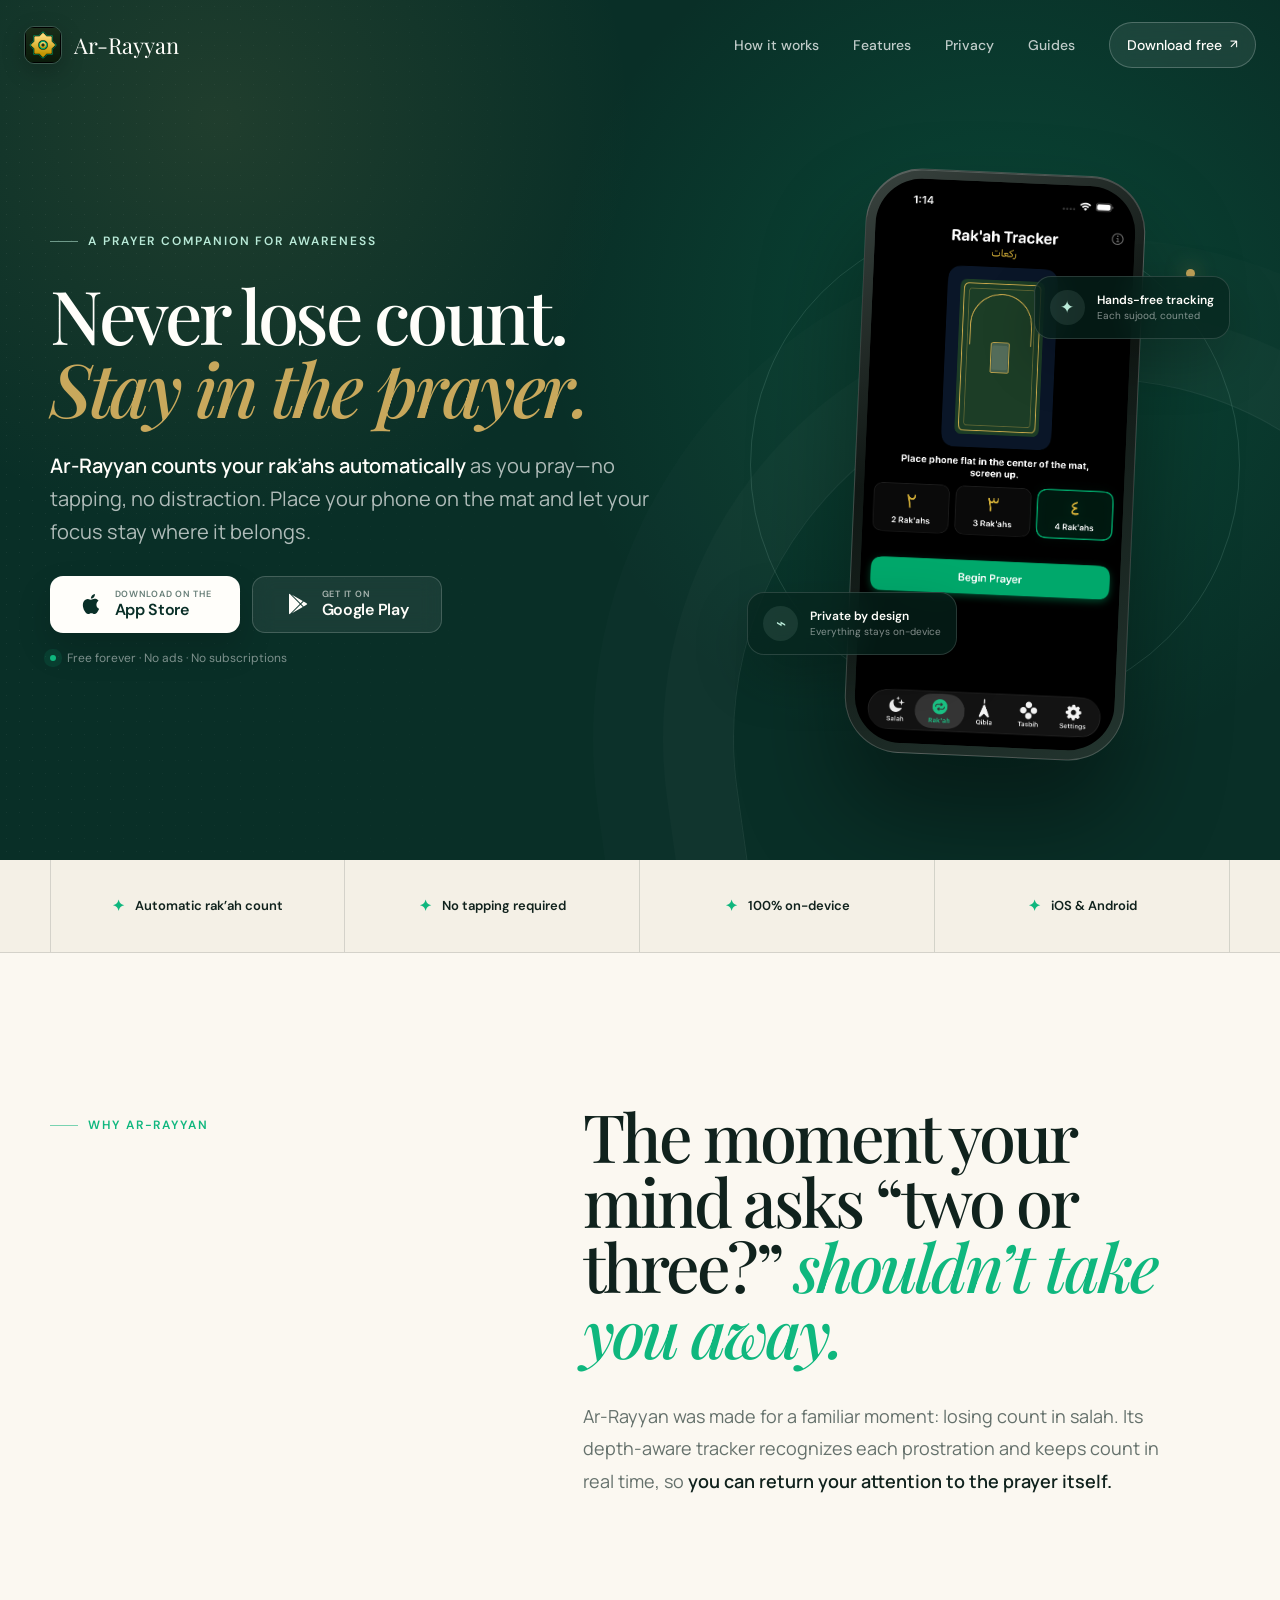
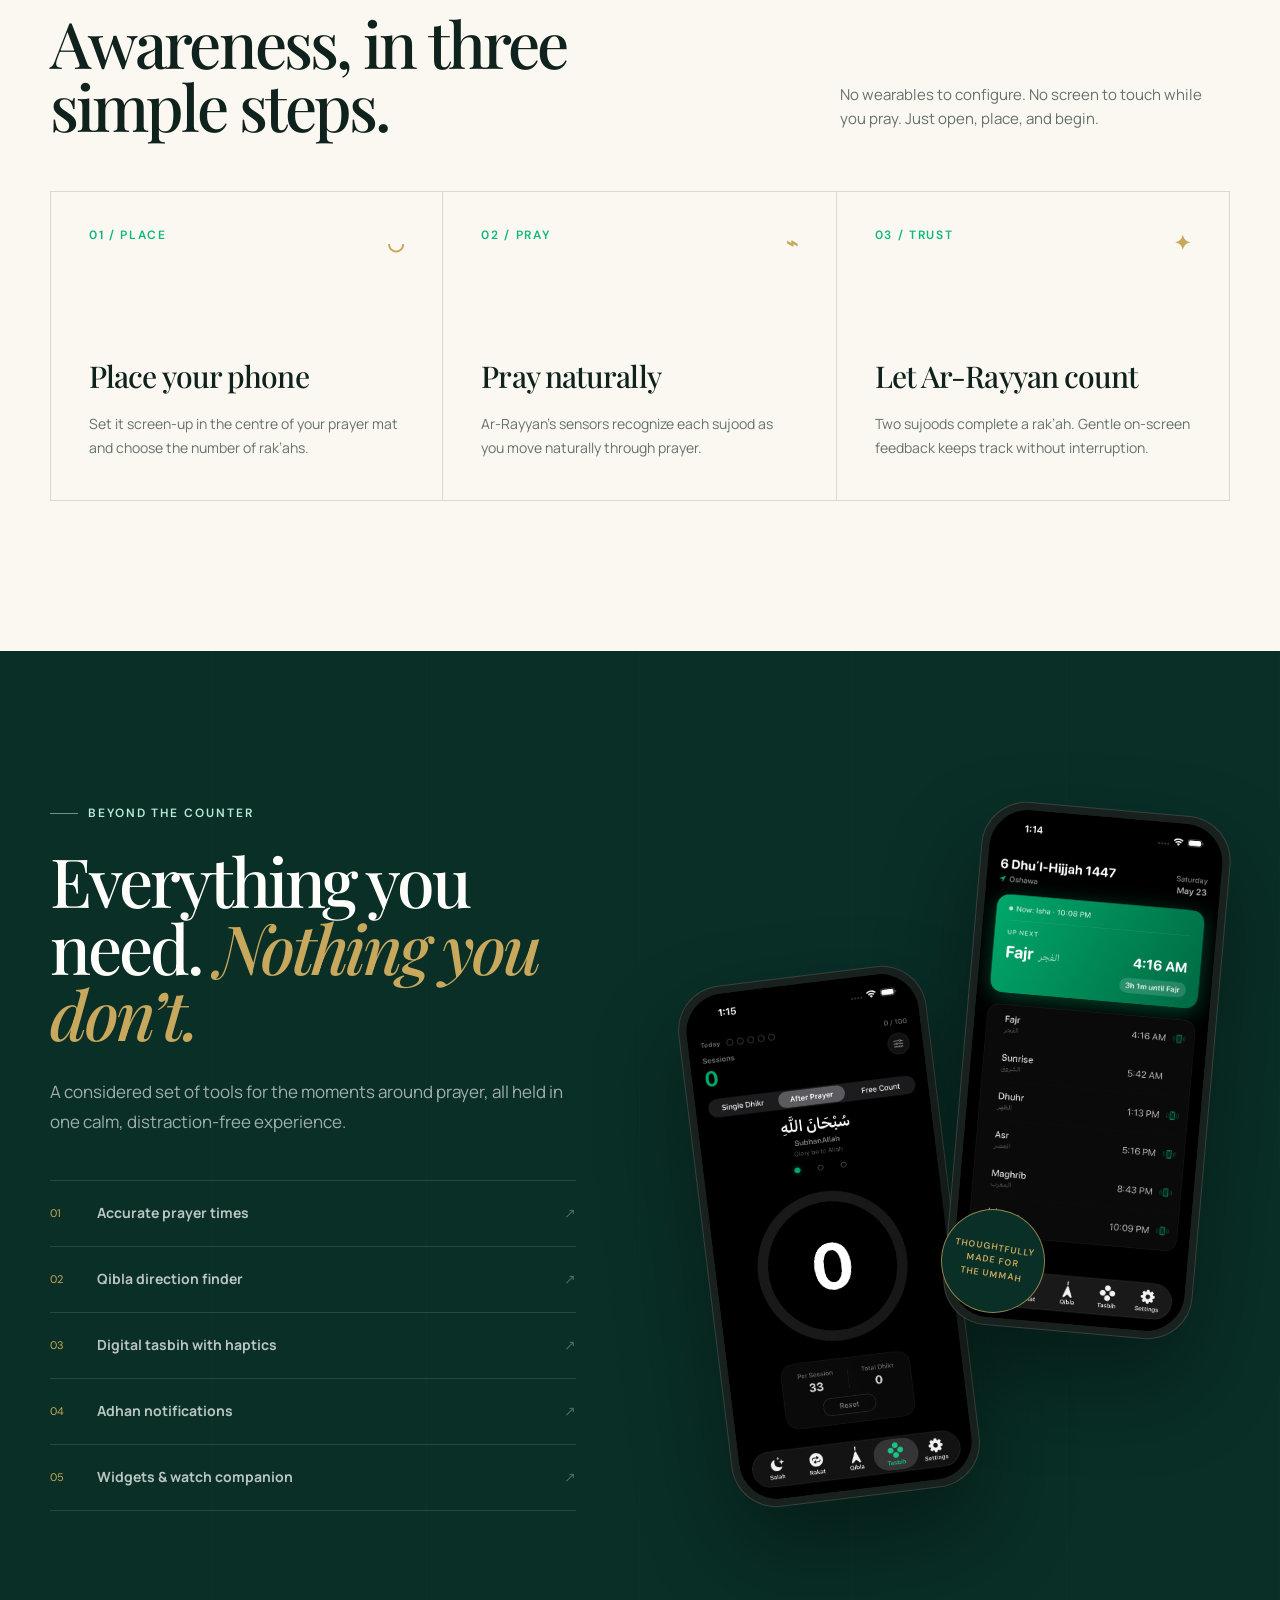
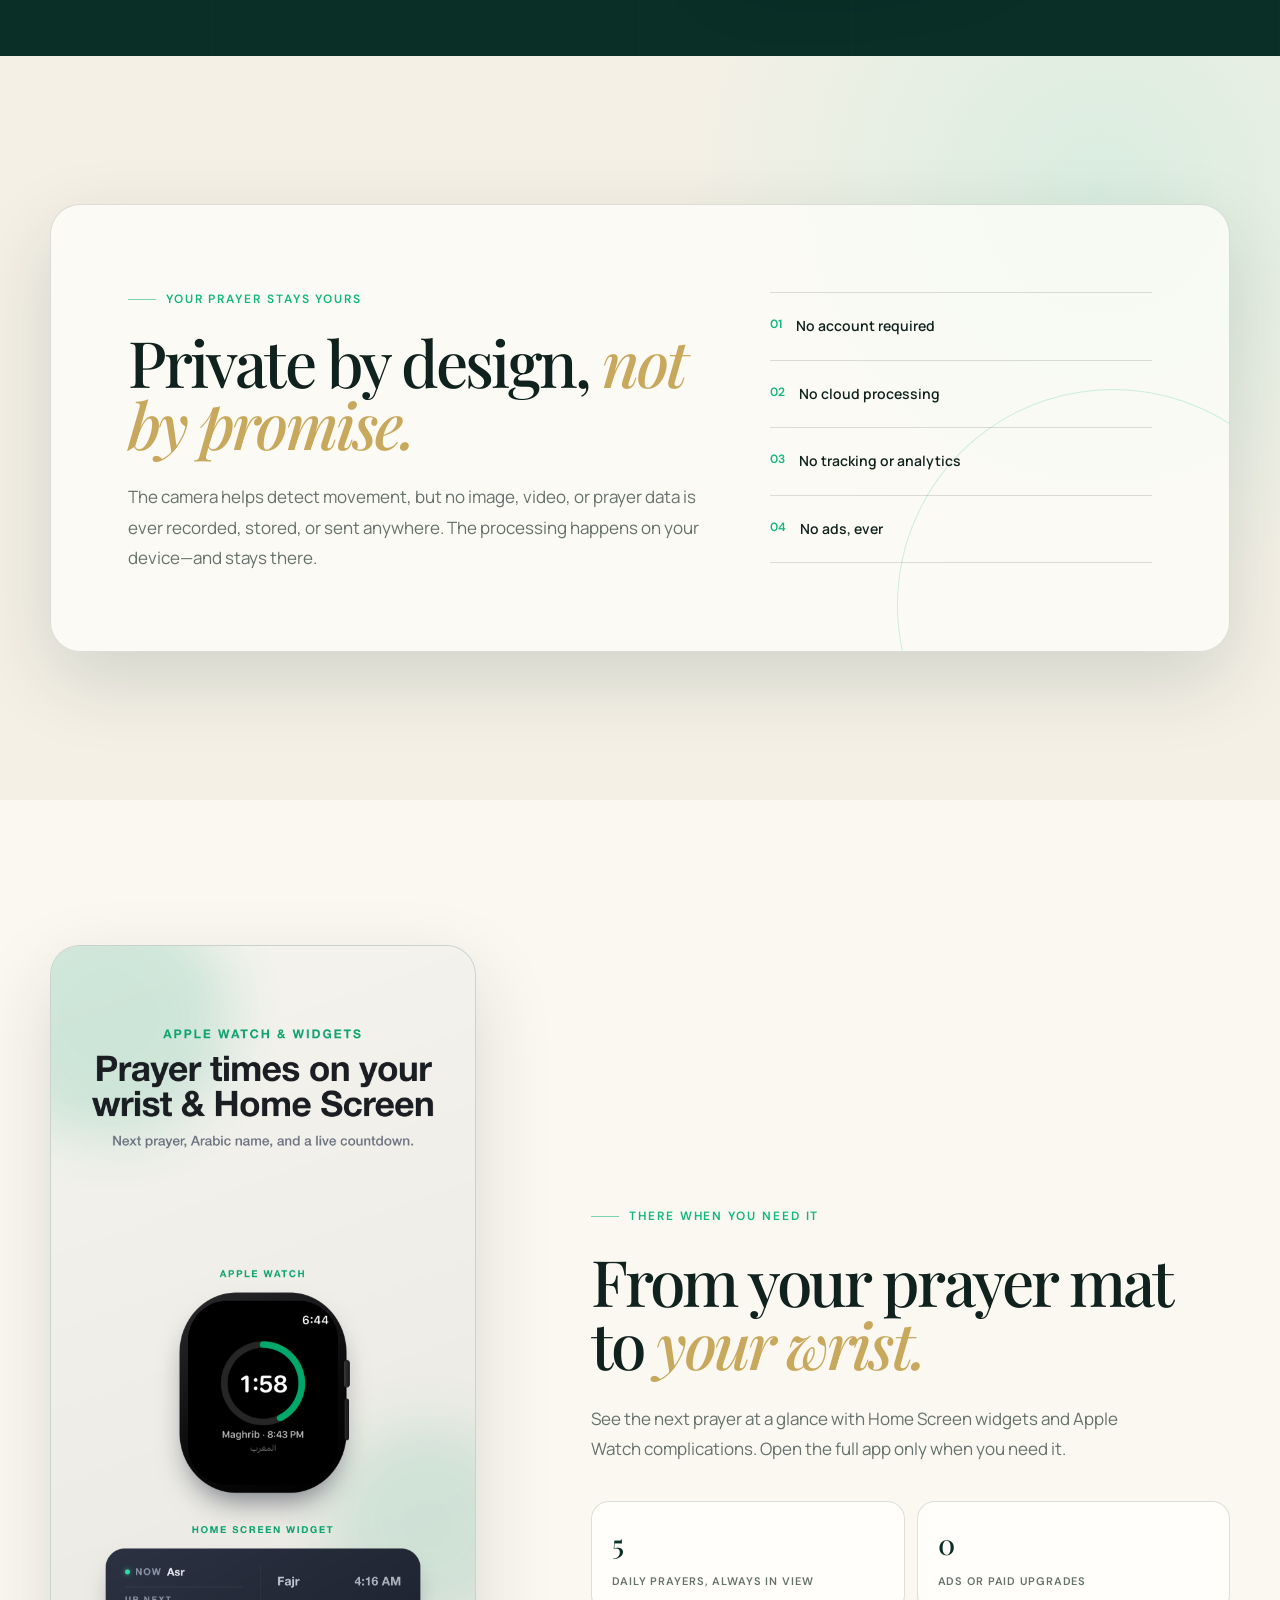
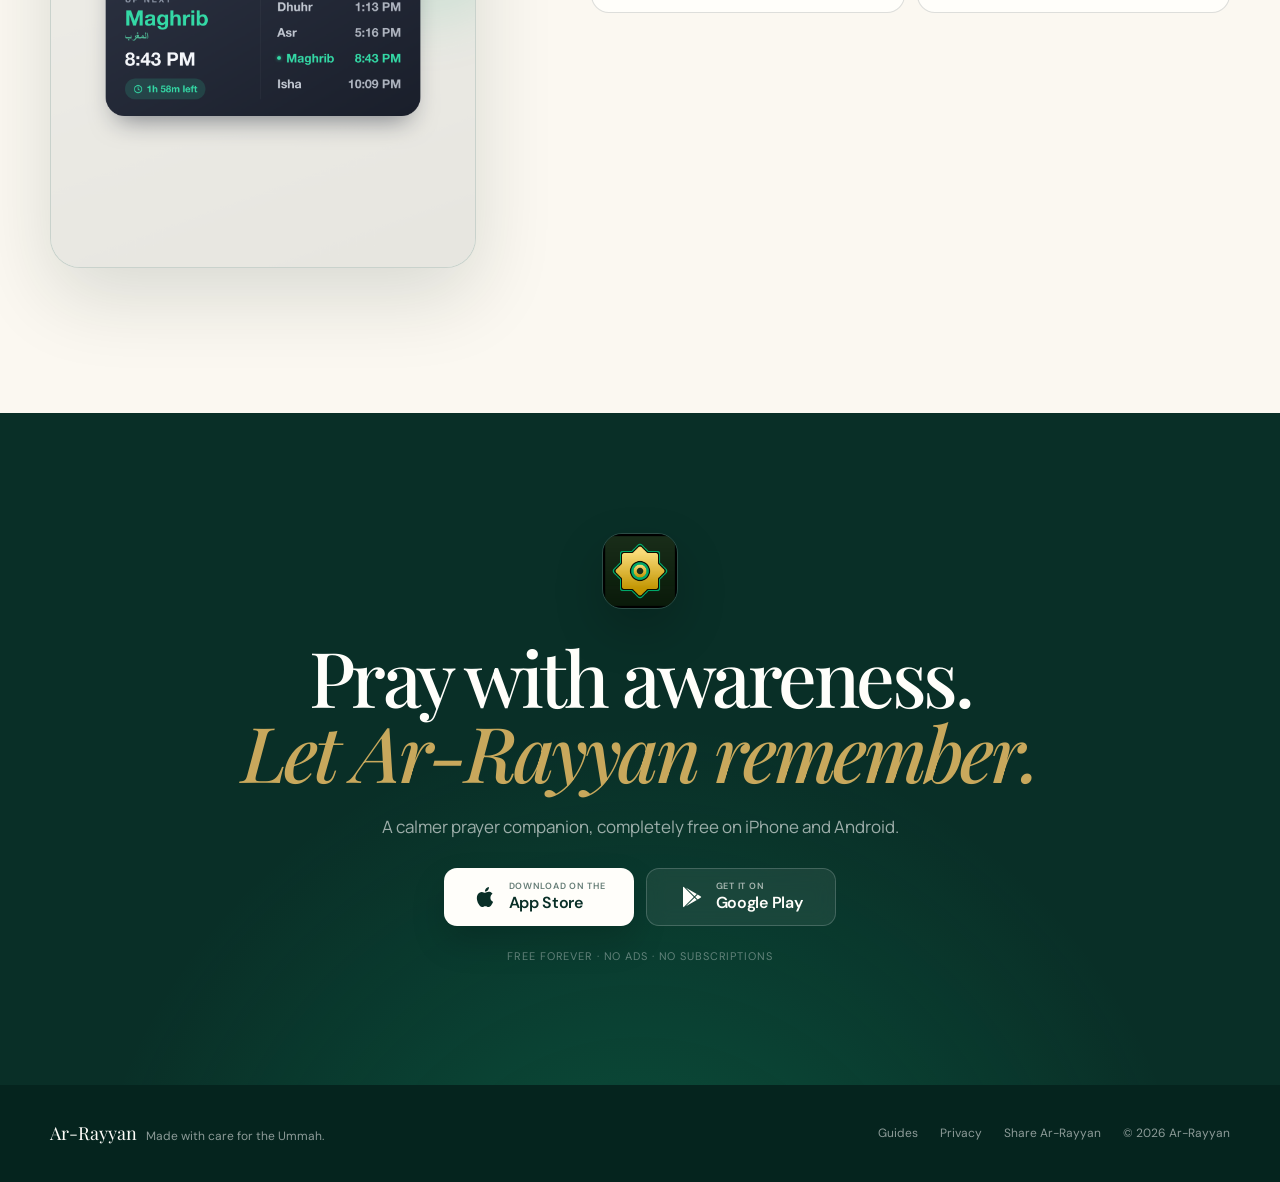
==== commit 294e3a96: "Add prayer guides + SEO fundamentals Four content-SEO articles plus a hub at /guides/, targeting the" ====
--- a/index.html
+++ b/index.html
@@ -17,6 +17,47 @@
   <meta name="twitter:title" content="Ar-Rayyan — Stay Aware in Every Prayer">
   <meta name="twitter:description" content="Hands-free rak’ah tracking. Private by design. Free forever.">
   <meta name="twitter:image" content="https://hussamfazal.github.io/arrayyan-landing/og-image.png">
+  <link rel="canonical" href="https://hussamfazal.github.io/arrayyan-landing/">
+  <!--
+    SoftwareApplication structured data. Note: `aggregateRating` is deliberately
+    absent — the app genuinely has no ratings yet, and Google treats invented or
+    unverifiable ratings as a structured-data violation. Add the block below once
+    real ratings exist, keeping the numbers in sync with the live App Store value:
+
+        "aggregateRating": {
+          "@type": "AggregateRating",
+          "ratingValue": "<live value>",
+          "ratingCount": "<live count>"
+        }
+  -->
+  <script type="application/ld+json">
+  {
+    "@context": "https://schema.org",
+    "@type": "SoftwareApplication",
+    "name": "Ar-Rayyan: Muslim Prayer Times",
+    "alternateName": "Ar-Rayyan",
+    "applicationCategory": "LifestyleApplication",
+    "operatingSystem": "iOS, Android, watchOS, Wear OS",
+    "url": "https://hussamfazal.github.io/arrayyan-landing/",
+    "image": "https://hussamfazal.github.io/arrayyan-landing/og-image.png",
+    "description": "Ar-Rayyan counts your rak'ahs automatically so you can pray with awareness. Prayer times, qibla, tasbih, widgets and more — free on iOS and Android.",
+    "author": {
+      "@type": "Person",
+      "name": "Hussam Fazal Hasnain"
+    },
+    "offers": {
+      "@type": "Offer",
+      "price": "0",
+      "priceCurrency": "USD"
+    },
+    "downloadUrl": [
+      "https://apps.apple.com/app/ar-rayyan-muslim-prayer-times/id6778996322",
+      "https://play.google.com/store/apps/details?id=com.hussam.arrayyan"
+    ],
+    "privacyPolicy": "https://hussamfazal.github.io/privacy.html",
+    "isAccessibleForFree": true
+  }
+  </script>
   <link rel="preconnect" href="https://fonts.googleapis.com">
   <link rel="preconnect" href="https://fonts.gstatic.com" crossorigin>
   <link href="https://fonts.googleapis.com/css2?family=DM+Sans:wght@400;500;600&family=Manrope:wght@400;500;600;700&family=Playfair+Display:ital,wght@0,500;1,500&display=swap" rel="stylesheet">
@@ -1360,6 +1401,7 @@
         <li><a href="#how">How it works</a></li>
         <li><a href="#features">Features</a></li>
         <li><a href="#privacy">Privacy</a></li>
+        <li><a href="guides/">Guides</a></li>
         <li><a class="nav-download" href="#download">Download free</a></li>
       </ul>
     </div>
@@ -1532,6 +1574,7 @@
     <div class="shell footer-inner">
       <div><span class="footer-brand">Ar-Rayyan</span> &nbsp; Made with care for the Ummah.</div>
       <div class="footer-links">
+        <a href="guides/">Guides</a>
         <a href="docs/privacy.html">Privacy</a>
         <a class="share-link" href="#">Share Ar-Rayyan</a>
         <span>© <span id="year"></span> Ar-Rayyan</span>
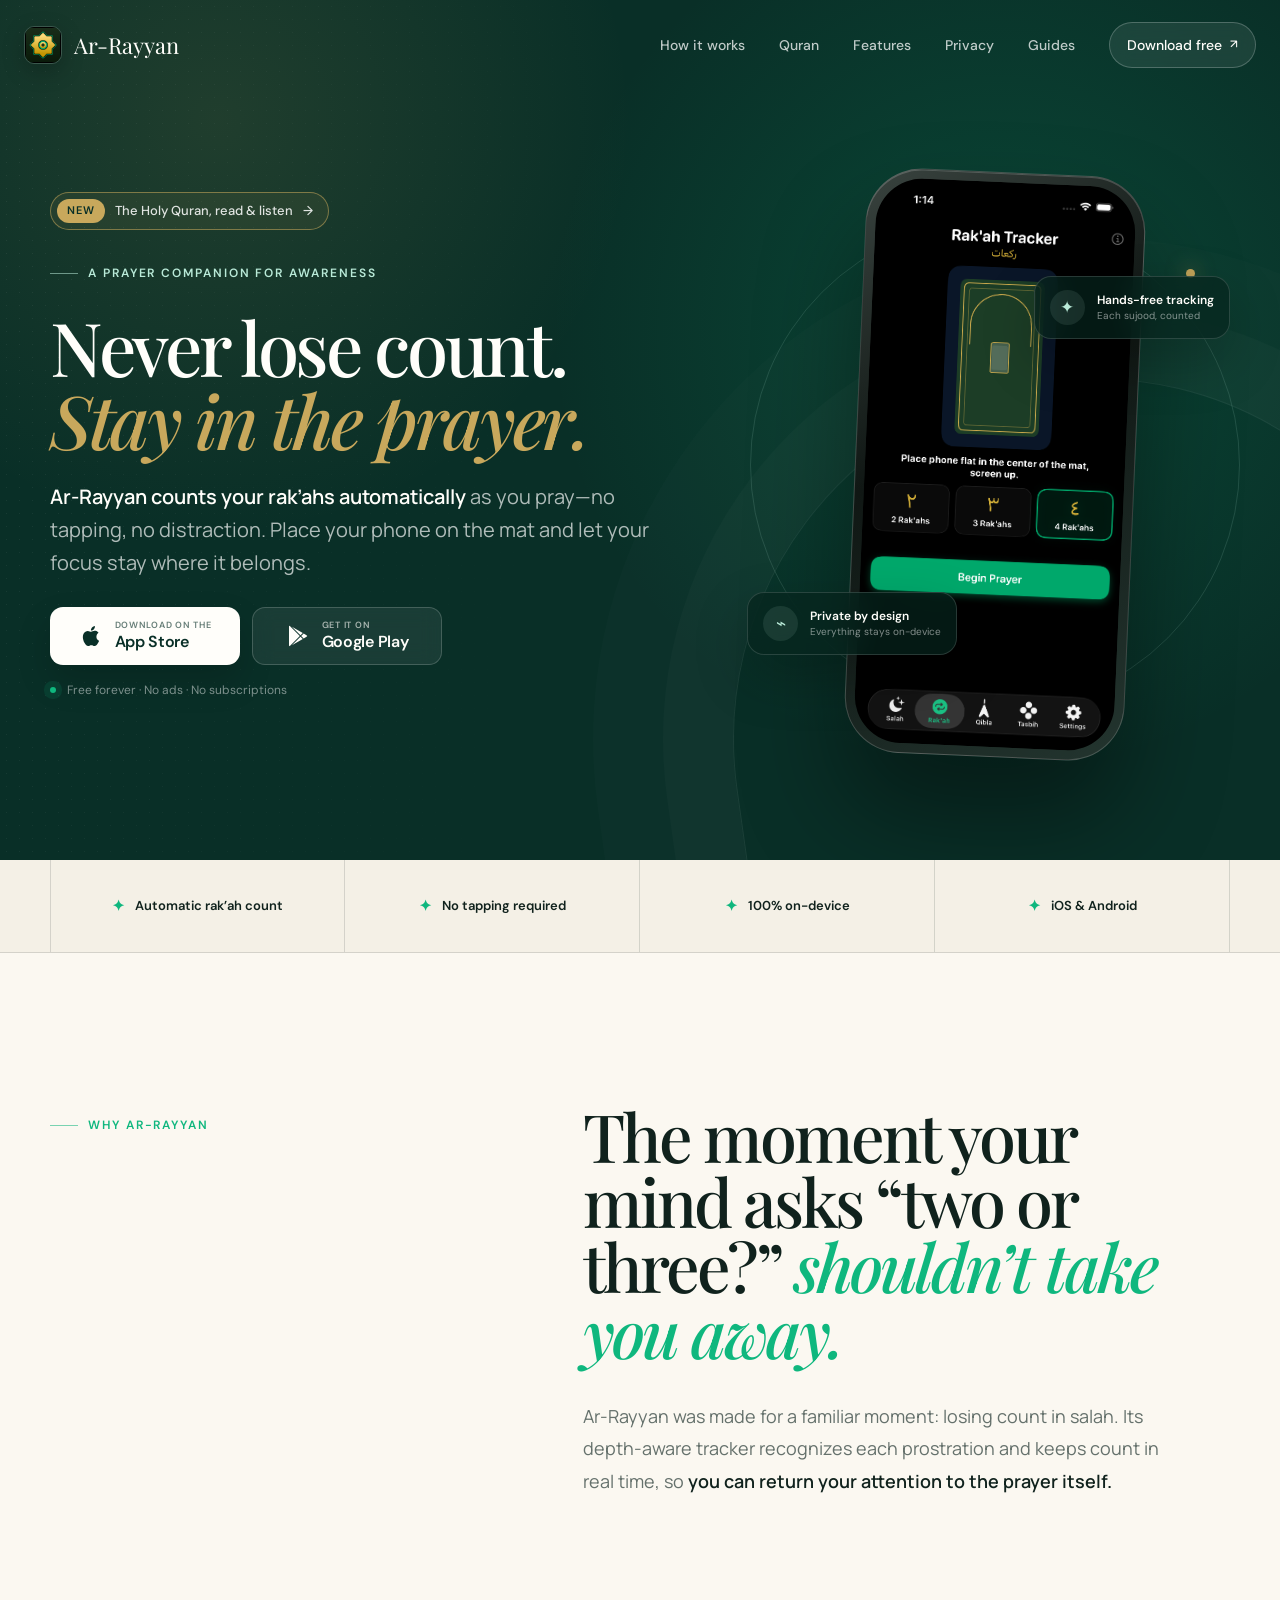
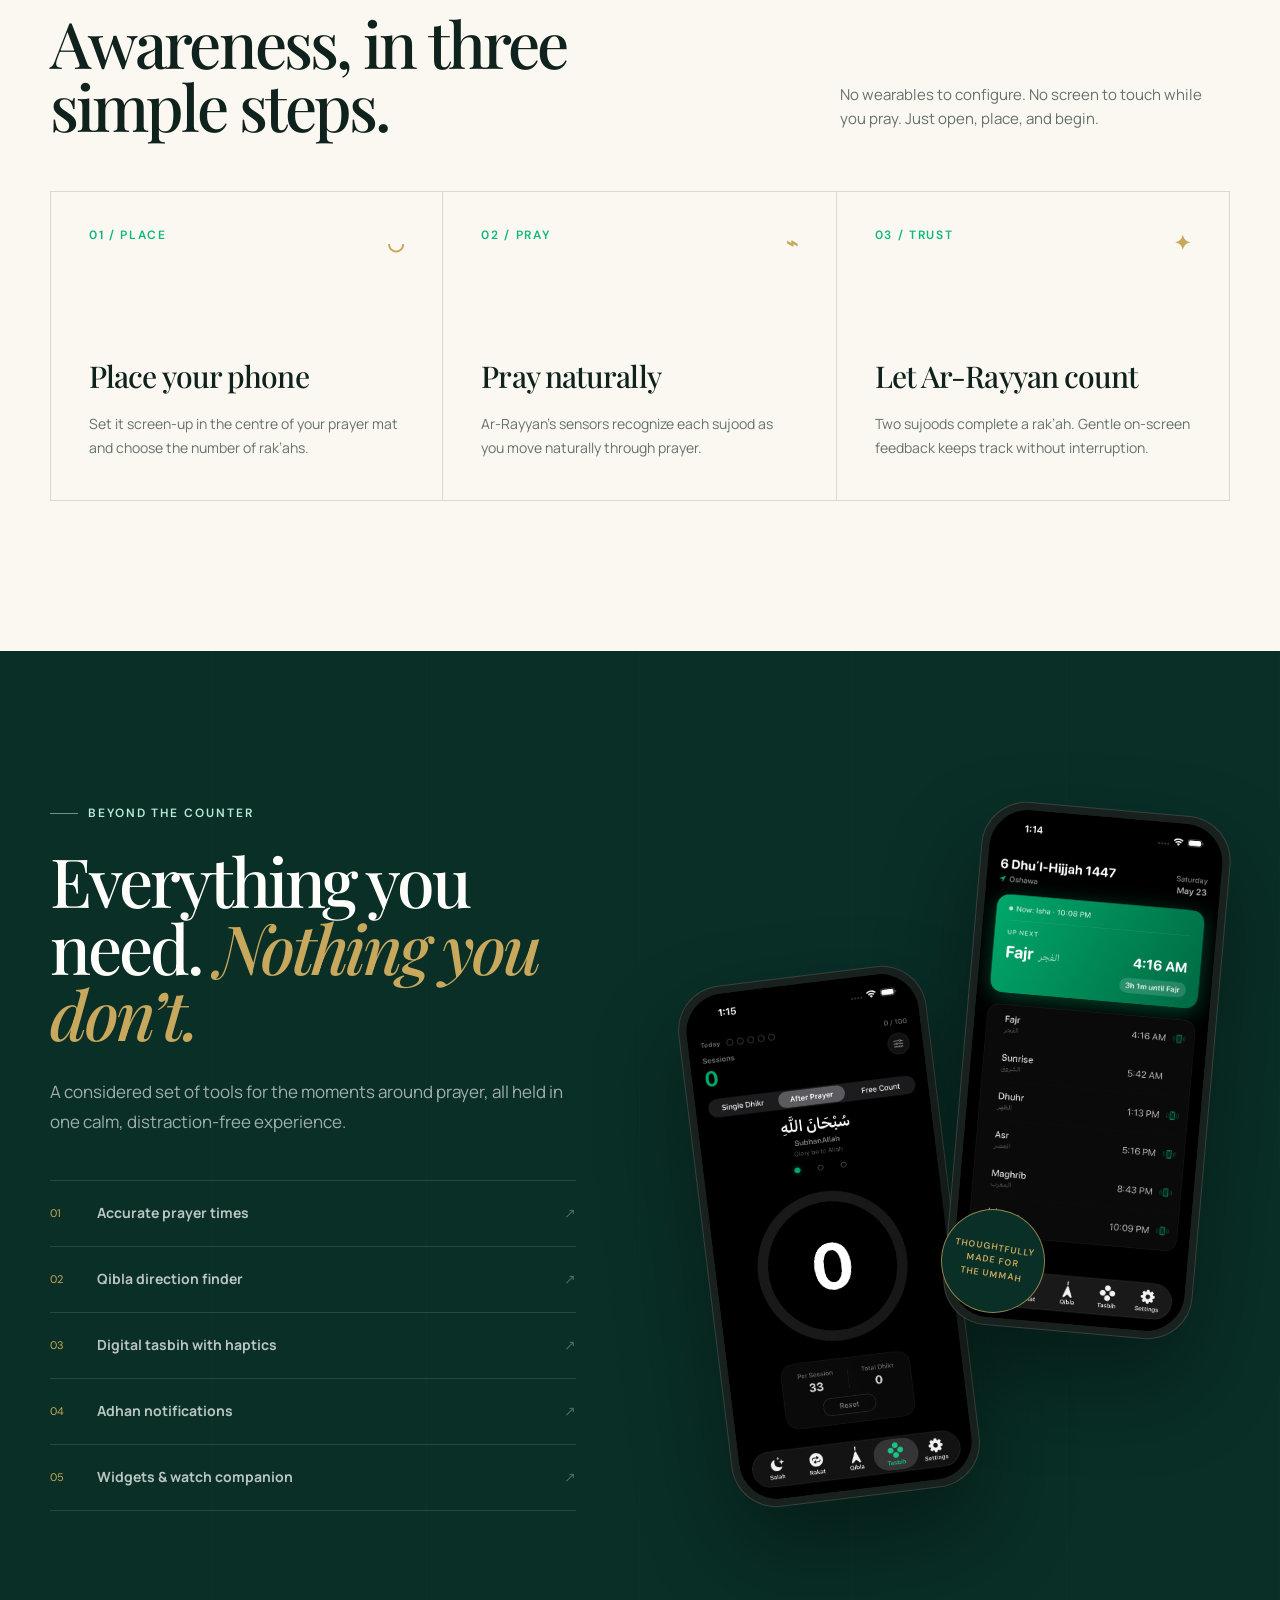
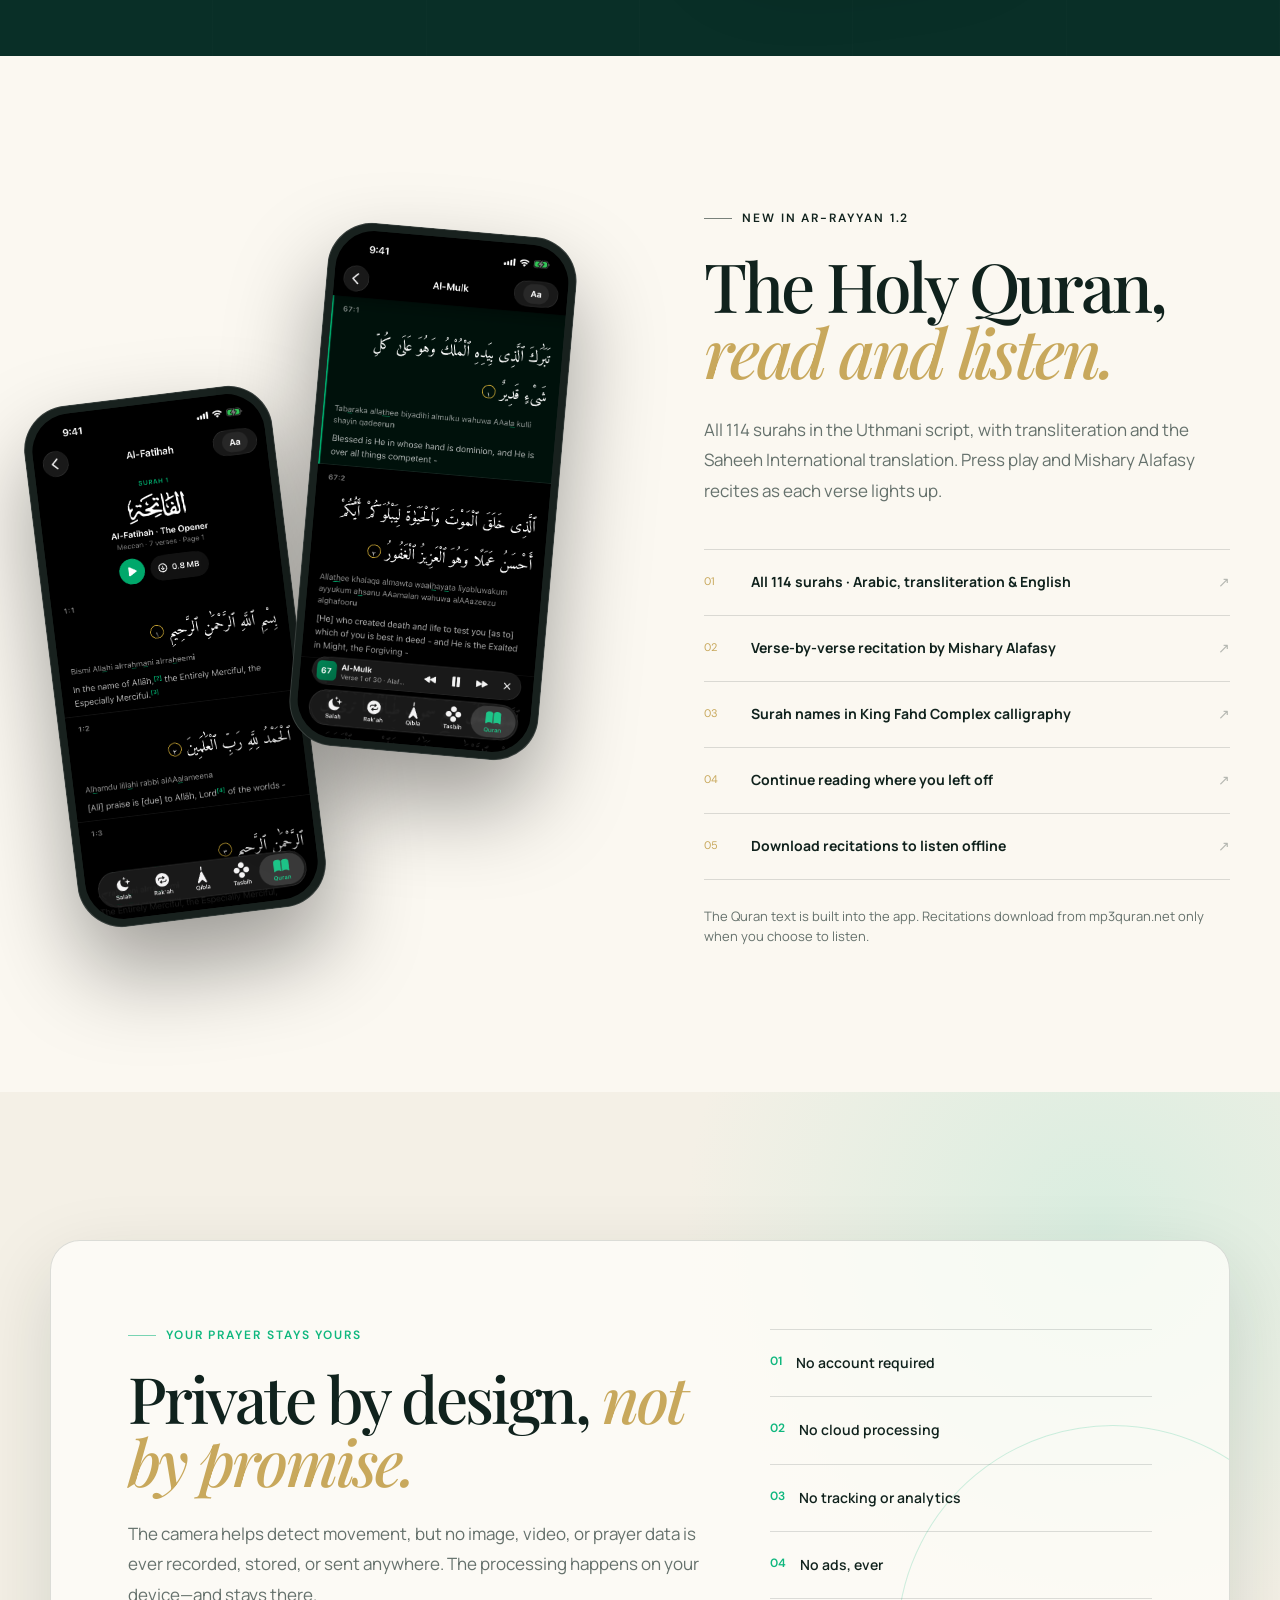
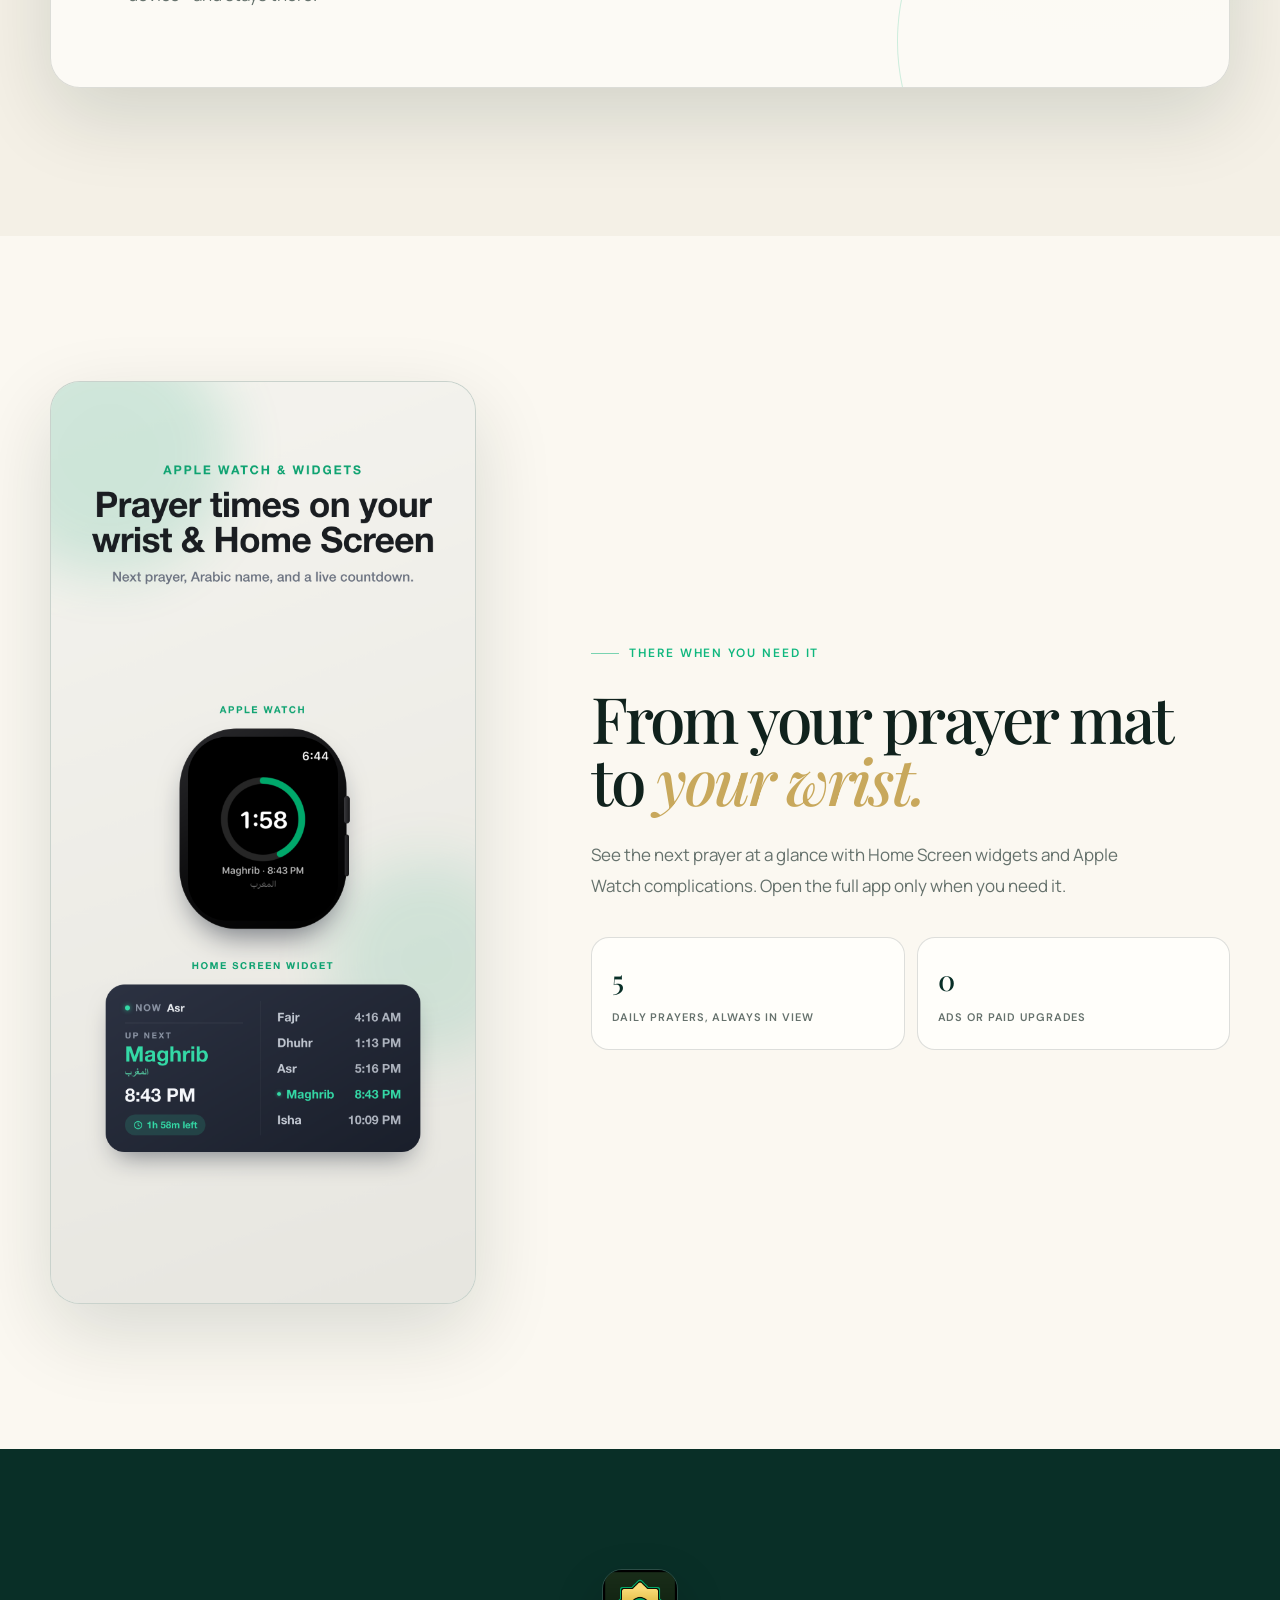
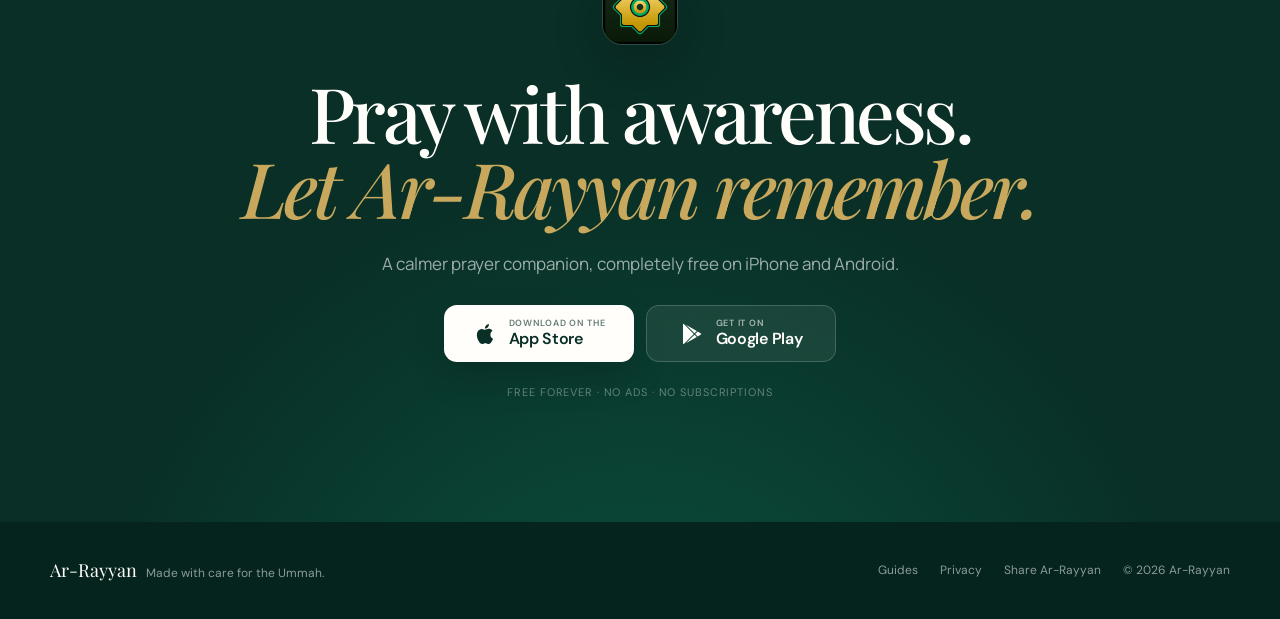
==== commit bdb1b393: "Landing: announce the Holy Quran (Ar-Rayyan 1.2) New Quran section with real app captures (Al-Fatiha" ====
--- a/index.html
+++ b/index.html
@@ -4,10 +4,10 @@
   <meta charset="UTF-8">
   <meta name="viewport" content="width=device-width, initial-scale=1">
   <title>Ar-Rayyan — Stay Aware in Every Prayer</title>
-  <meta name="description" content="Ar-Rayyan counts your rak’ahs automatically so you can pray with awareness. Prayer times, qibla, tasbih, widgets and more — free on iOS and Android.">
+  <meta name="description" content="Ar-Rayyan counts your rak’ahs automatically so you can pray with awareness. Now with the Holy Quran to read and listen. Prayer times, qibla, tasbih, widgets and more — free on iOS and Android.">
   <meta name="theme-color" content="#092f27">
   <meta property="og:title" content="Ar-Rayyan — Stay Aware in Every Prayer">
-  <meta property="og:description" content="Hands-free rak’ah tracking. Private by design. Free forever.">
+  <meta property="og:description" content="Hands-free rak’ah tracking, now with the Holy Quran. Private by design. Free forever.">
   <meta property="og:image" content="https://hussamfazal.github.io/arrayyan-landing/og-image.png">
   <meta property="og:image:width" content="1200">
   <meta property="og:image:height" content="630">
@@ -15,7 +15,7 @@
   <meta property="og:url" content="https://hussamfazal.github.io/arrayyan-landing/">
   <meta name="twitter:card" content="summary_large_image">
   <meta name="twitter:title" content="Ar-Rayyan — Stay Aware in Every Prayer">
-  <meta name="twitter:description" content="Hands-free rak’ah tracking. Private by design. Free forever.">
+  <meta name="twitter:description" content="Hands-free rak’ah tracking, now with the Holy Quran. Private by design. Free forever.">
   <meta name="twitter:image" content="https://hussamfazal.github.io/arrayyan-landing/og-image.png">
   <link rel="canonical" href="https://hussamfazal.github.io/arrayyan-landing/">
   <!--
@@ -40,7 +40,16 @@
     "operatingSystem": "iOS, Android, watchOS, Wear OS",
     "url": "https://hussamfazal.github.io/arrayyan-landing/",
     "image": "https://hussamfazal.github.io/arrayyan-landing/og-image.png",
-    "description": "Ar-Rayyan counts your rak'ahs automatically so you can pray with awareness. Prayer times, qibla, tasbih, widgets and more — free on iOS and Android.",
+    "description": "Ar-Rayyan counts your rak'ahs automatically so you can pray with awareness. Now with the Holy Quran to read and listen. Prayer times, qibla, tasbih, widgets and more — free on iOS and Android.",
+    "featureList": [
+      "Automatic rak'ah counter",
+      "The Holy Quran: all 114 surahs with transliteration and the Saheeh International translation",
+      "Quran recitation by Mishary Alafasy with verse-by-verse highlighting",
+      "Prayer times and adhan notifications",
+      "Qibla direction finder",
+      "Digital tasbih",
+      "Home Screen widgets and Apple Watch / Wear OS"
+    ],
     "author": {
       "@type": "Person",
       "name": "Hussam Fazal Hasnain"
@@ -1368,6 +1377,111 @@
       }
     }
 
+    .new-pill {
+      display: flex;
+      width: max-content;
+      max-width: 100%;
+      align-items: center;
+      gap: 10px;
+      margin-bottom: 26px;
+      padding: 6px 15px 6px 6px;
+      border: 1px solid rgba(200, 168, 92, .55);
+      border-radius: 999px;
+      color: rgba(255, 255, 255, .86);
+      background: rgba(200, 168, 92, .08);
+      font-family: "DM Sans", sans-serif;
+      font-size: 13px;
+      font-weight: 500;
+      text-decoration: none;
+    }
+
+    .new-pill b {
+      padding: 3px 10px;
+      border-radius: 999px;
+      color: var(--forest);
+      background: var(--gold);
+      font-size: 11px;
+      font-weight: 600;
+      letter-spacing: .08em;
+      text-transform: uppercase;
+    }
+
+    .quran-stage {
+      position: relative;
+      padding: 145px 0;
+      color: var(--ink);
+      background: var(--paper);
+      overflow: hidden;
+    }
+
+    .quran-grid {
+      position: relative;
+      display: grid;
+      grid-template-columns: minmax(0, 1fr) minmax(0, 1fr);
+      gap: 10vw;
+      align-items: center;
+    }
+
+    .quran-copy .eyebrow {
+      margin-bottom: 24px;
+    }
+
+    .quran-copy h2 {
+      max-width: 600px;
+      font-size: clamp(45px, 5.3vw, 72px);
+    }
+
+    .quran-copy > p {
+      max-width: 520px;
+      margin-top: 30px;
+      color: var(--muted);
+      font-size: 17px;
+      line-height: 1.8;
+    }
+
+    .quran-list {
+      border-top-color: var(--line);
+    }
+
+    .quran-list li {
+      border-bottom-color: var(--line);
+      color: var(--ink);
+    }
+
+    .quran-list span:last-child {
+      color: rgba(16, 34, 29, .3);
+    }
+
+    .quran-copy > p.quran-note {
+      margin-top: 26px;
+      font-size: 13px;
+      line-height: 1.6;
+    }
+
+    @media (max-width: 960px) {
+      .quran-grid {
+        grid-template-columns: 1fr;
+      }
+
+      .quran-phones {
+        order: 2;
+      }
+    }
+
+    @media (max-width: 640px) {
+      .quran-stage {
+        padding-block: 92px;
+      }
+
+      .quran-grid {
+        gap: 70px;
+      }
+
+      .quran-copy > p {
+        font-size: 16px;
+      }
+    }
+
     @media (prefers-reduced-motion: reduce) {
       *,
       *::before,
@@ -1399,6 +1513,7 @@
       </button>
       <ul class="nav-links" id="nav-links">
         <li><a href="#how">How it works</a></li>
+        <li><a href="#quran">Quran</a></li>
         <li><a href="#features">Features</a></li>
         <li><a href="#privacy">Privacy</a></li>
         <li><a href="guides/">Guides</a></li>
@@ -1411,6 +1526,7 @@
     <section class="hero">
       <div class="shell hero-grid">
         <div class="hero-copy">
+          <a class="new-pill" href="#quran"><b>New</b> The Holy Quran, read &amp; listen <span aria-hidden="true">→</span></a>
           <div class="eyebrow">A prayer companion for awareness</div>
           <h1 class="display">Never lose count. <em>Stay in the prayer.</em></h1>
           <p class="hero-lead"><strong>Ar-Rayyan counts your rak’ahs automatically</strong> as you pray—no tapping, no distraction. Place your phone on the mat and let your focus stay where it belongs.</p>
@@ -1515,6 +1631,32 @@
       </div>
     </section>
 
+    <section class="quran-stage" id="quran">
+      <div class="shell quran-grid">
+        <div class="phone-pair quran-phones reveal">
+          <div class="mini-phone one">
+            <img src="assets/screen-quran-recitation.png" alt="Ar-Rayyan Quran reader playing Surah Al-Mulk, with the verse being recited highlighted" width="1206" height="2622" loading="lazy">
+          </div>
+          <div class="mini-phone two">
+            <img src="assets/screen-quran-reader.png" alt="Ar-Rayyan Quran reader showing Surah Al-Fatihah with transliteration and translation" width="1206" height="2622" loading="lazy">
+          </div>
+        </div>
+        <div class="quran-copy">
+          <div class="eyebrow reveal">New in Ar-Rayyan 1.2</div>
+          <h2 class="display reveal">The Holy Quran, <em>read and listen.</em></h2>
+          <p class="reveal">All 114 surahs in the Uthmani script, with transliteration and the Saheeh International translation. Press play and Mishary Alafasy recites as each verse lights up.</p>
+          <ul class="feature-list quran-list reveal">
+            <li><span>01</span><strong>All 114 surahs · Arabic, transliteration &amp; English</strong><span>↗</span></li>
+            <li><span>02</span><strong>Verse-by-verse recitation by Mishary Alafasy</strong><span>↗</span></li>
+            <li><span>03</span><strong>Surah names in King Fahd Complex calligraphy</strong><span>↗</span></li>
+            <li><span>04</span><strong>Continue reading where you left off</strong><span>↗</span></li>
+            <li><span>05</span><strong>Download recitations to listen offline</strong><span>↗</span></li>
+          </ul>
+          <p class="quran-note reveal">The Quran text is built into the app. Recitations download from mp3quran.net only when you choose to listen.</p>
+        </div>
+      </div>
+    </section>
+
     <section class="privacy" id="privacy">
       <div class="shell">
         <div class="privacy-card reveal">
